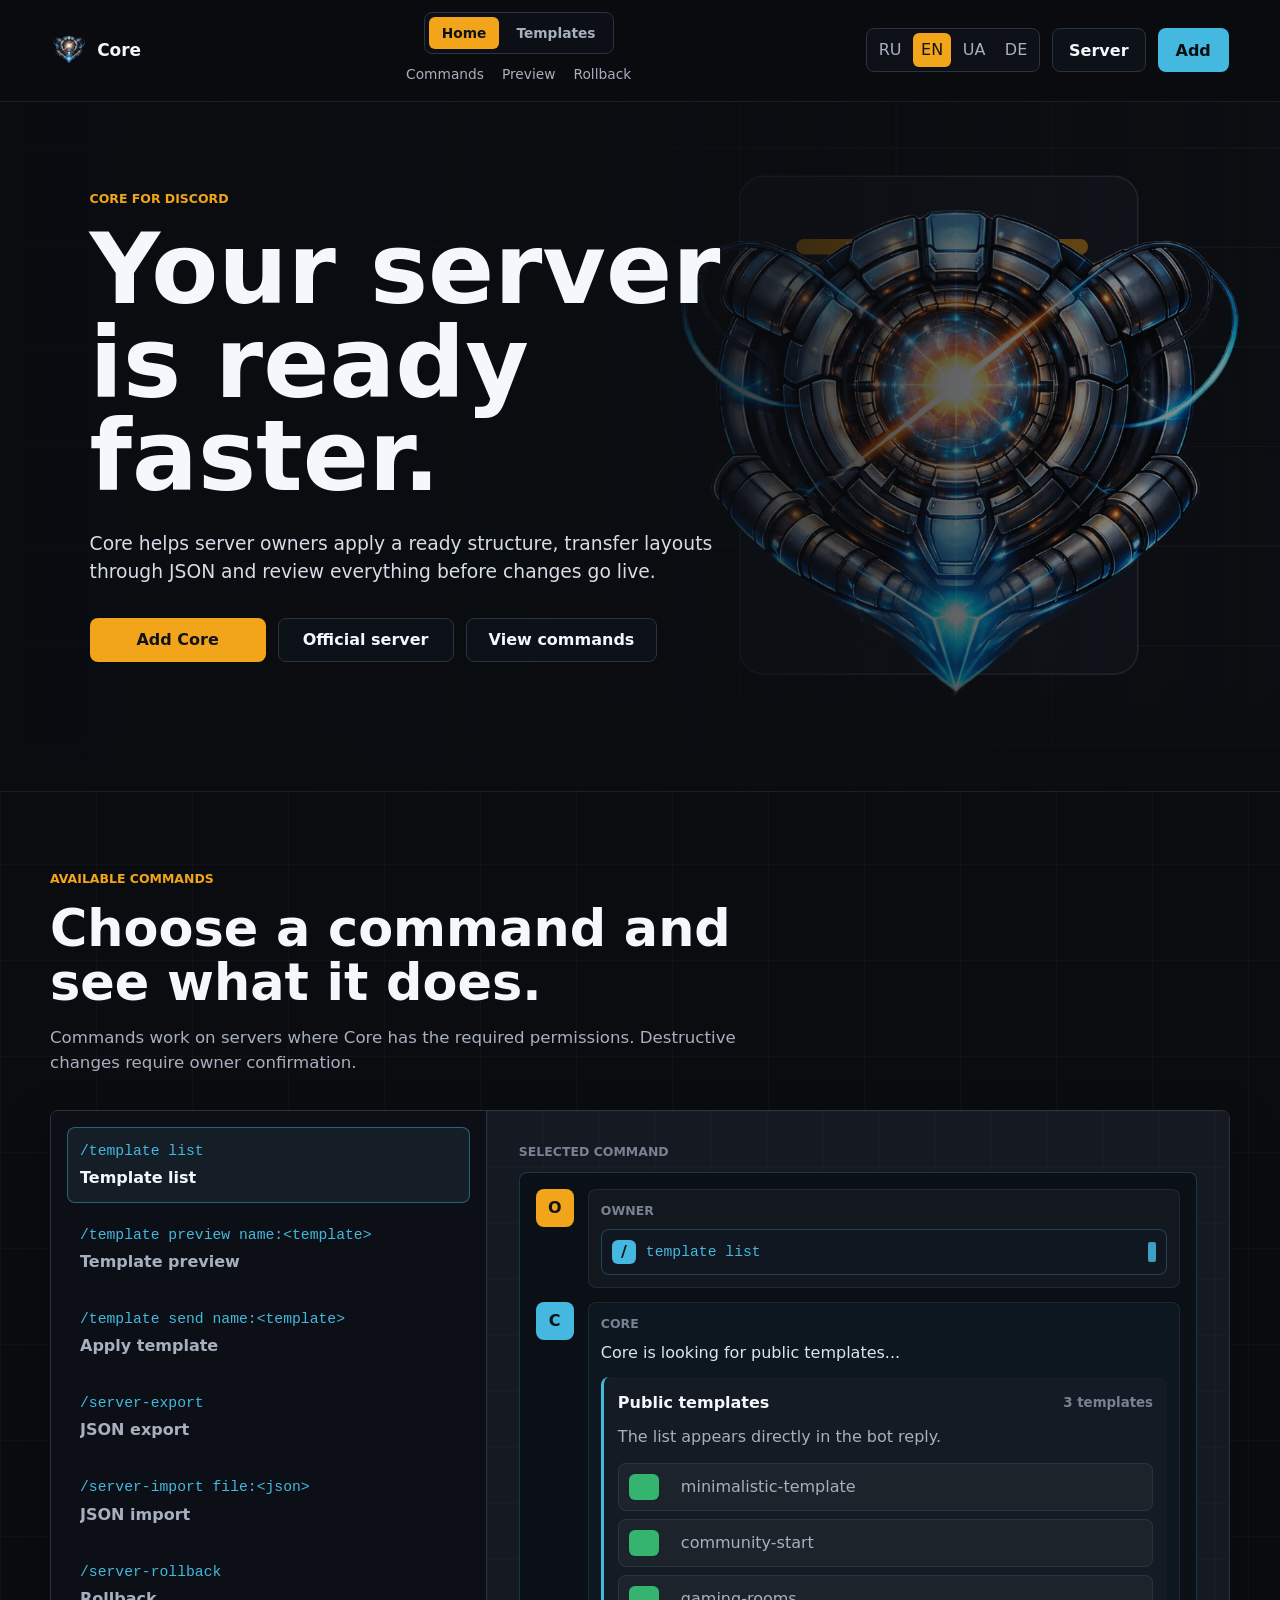
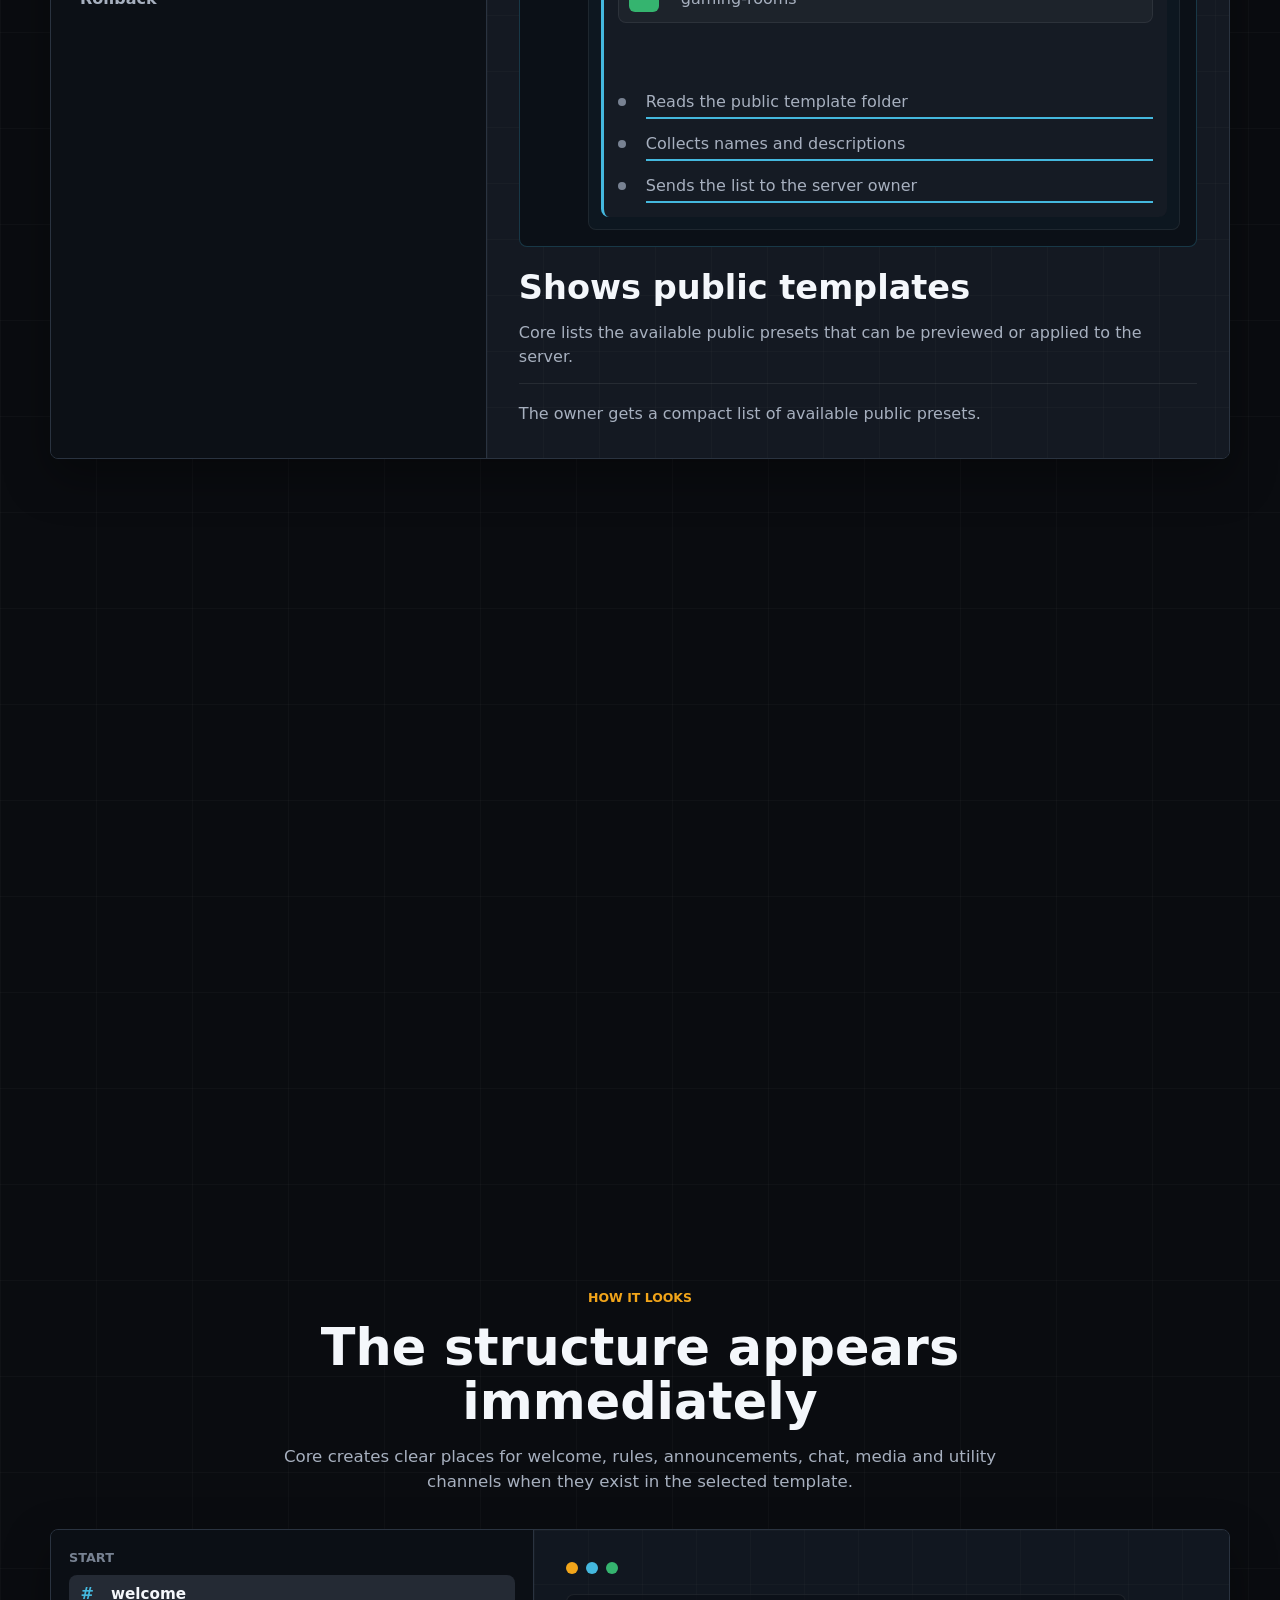
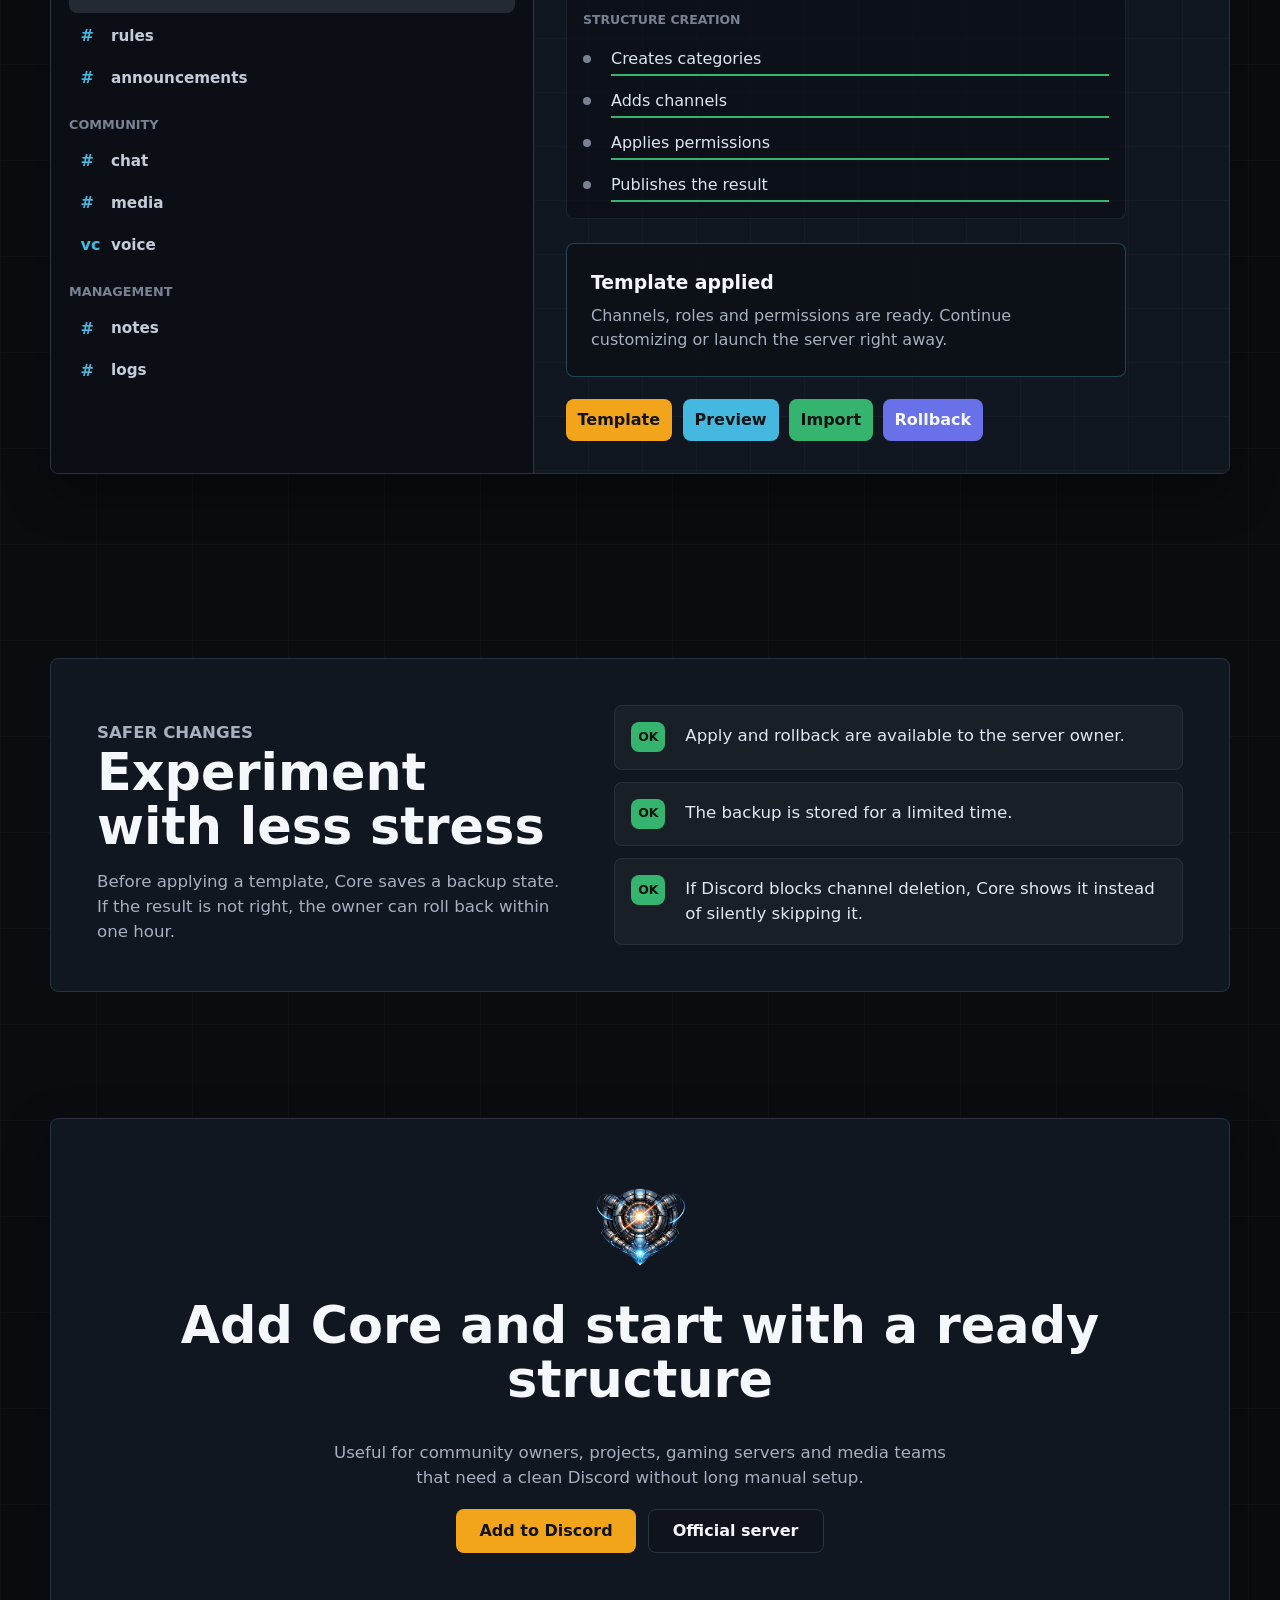
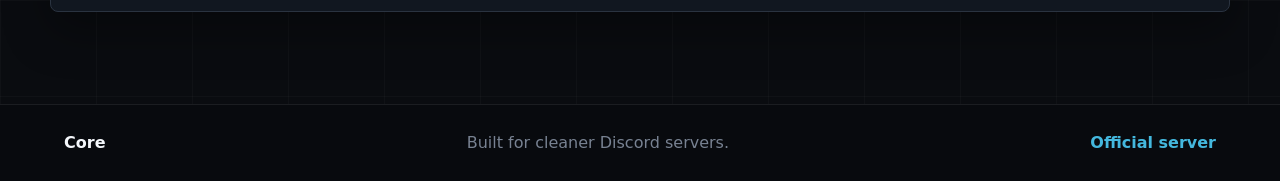
==== index.html @ 67d933bb "Publish" ====
<!doctype html>
<html lang="ru">
  <head>
    <meta charset="utf-8">
    <meta name="viewport" content="width=device-width, initial-scale=1">
    <title>Core - Discord server builder</title>
    <meta name="description" content="Core helps Discord server owners use public templates, import and export server layouts, preview changes and roll back safely.">
    <meta name="theme-color" content="#0c0e12">
    <meta property="og:title" content="Core - Discord server builder">
    <meta property="og:description" content="Public Discord templates, server layout import/export, preview and one-hour rollback.">
    <meta property="og:image" content="assets/hero-core.webp">
    <meta property="og:type" content="website">
    <link rel="icon" href="assets/favicon.png">
    <link rel="stylesheet" href="assets/styles.css">
  </head>
  <body>
    <header class="site-header">
      <a class="brand" href="#top" aria-label="Core">
        <img src="assets/core-mark.png" alt="" width="36" height="36">
        <span>Core</span>
      </a>

      <div class="header-navs">
        <nav class="site-tabs" aria-label="Site pages">
          <a class="is-active" href="#top" data-i18n="nav.home">Главная</a>
          <a href="templates/" data-i18n="nav.templates">Шаблоны</a>
        </nav>

        <nav class="main-nav" aria-label="Home page sections">
          <a href="#commands" data-i18n="nav.commands">Команды</a>
          <a href="#preview" data-i18n="nav.preview">Превью</a>
          <a href="#safety" data-i18n="nav.safety">Откат</a>
        </nav>
      </div>

      <div class="header-actions">
        <div class="language-switcher" role="group" aria-label="Language">
          <button type="button" class="language-button is-active" data-lang="ru" aria-pressed="true">RU</button>
          <button type="button" class="language-button" data-lang="en" aria-pressed="false">EN</button>
          <button type="button" class="language-button" data-lang="ua" aria-pressed="false">UA</button>
          <button type="button" class="language-button" data-lang="de" aria-pressed="false">DE</button>
        </div>
        <a class="header-server" data-i18n="nav.server" data-official-server-url href="https://discord.gg/FjfZkHEuyv">Сервер</a>
        <a class="header-invite" data-i18n="nav.add" href="https://discord.com/oauth2/authorize?client_id=1499785495264104688&permissions=8&integration_type=0&scope=bot+applications.commands">Добавить</a>
      </div>
    </header>

    <main id="top">
      <section class="hero">
        <div class="hero-content" data-reveal>
          <p class="eyebrow" data-i18n="hero.eyebrow">Core for Discord</p>
          <h1 data-i18n="hero.title">Сервер готов быстрее.</h1>
          <p class="hero-copy" data-i18n="hero.copy">Core помогает владельцу сервера быстро поставить готовую структуру, перенести оформление через JSON и проверить всё перед применением.</p>
          <div class="hero-actions">
            <a class="button primary" data-i18n="hero.add" href="https://discord.com/oauth2/authorize?client_id=1499785495264104688&permissions=8&integration_type=0&scope=bot+applications.commands">Добавить Core</a>
            <a class="button secondary" data-i18n="hero.server" data-official-server-url href="https://discord.gg/FjfZkHEuyv">Официальный сервер</a>
            <a class="button secondary" data-i18n="hero.commands" href="#commands">Посмотреть команды</a>
          </div>
        </div>
      </section>

      <section class="section commands-section" id="commands">
        <div class="section-heading" data-reveal>
          <p class="eyebrow" data-i18n="commands.eyebrow">Доступные команды</p>
          <h2 data-i18n="commands.title">Выбери команду и посмотри, что она делает.</h2>
          <p data-i18n="commands.copy">Команды работают на серверах, где Core добавлен с нужными правами. Опасные действия требуют подтверждения владельца сервера.</p>
        </div>

        <div class="command-shell" data-reveal>
          <div class="command-list" role="tablist" aria-label="Core commands">
            <button type="button" class="command-button is-active" data-command="templateList" role="tab" aria-selected="true" aria-controls="command-detail">
              <code>/template list</code>
              <span>Список шаблонов</span>
            </button>
            <button type="button" class="command-button" data-command="templatePreview" role="tab" aria-selected="false" aria-controls="command-detail">
              <code>/template preview</code>
              <span>Превью шаблона</span>
            </button>
            <button type="button" class="command-button" data-command="templateSend" role="tab" aria-selected="false" aria-controls="command-detail">
              <code>/template send</code>
              <span>Применить шаблон</span>
            </button>
            <button type="button" class="command-button" data-command="serverExport" role="tab" aria-selected="false" aria-controls="command-detail">
              <code>/server-export</code>
              <span>Экспорт JSON</span>
            </button>
            <button type="button" class="command-button" data-command="serverImport" role="tab" aria-selected="false" aria-controls="command-detail">
              <code>/server-import</code>
              <span>Импорт JSON</span>
            </button>
            <button type="button" class="command-button" data-command="serverRollback" role="tab" aria-selected="false" aria-controls="command-detail">
              <code>/server-rollback</code>
              <span>Откат</span>
            </button>
          </div>

          <div class="command-panel" id="command-detail" role="tabpanel" aria-live="polite">
            <p class="panel-kicker" data-i18n="commands.selected">Выбрана команда</p>
            <div class="live-simulation" aria-hidden="true">
              <div class="sim-row sim-user-row">
                <div class="sim-avatar" data-sim-owner-avatar>U</div>
                <div class="sim-bubble">
                  <span class="sim-name" data-sim-owner>Владелец</span>
                  <div class="slash-input">
                    <span class="slash-icon">/</span>
                    <code class="command-name typed-command" data-typed-command>template list</code>
                    <span class="typing-cursor"></span>
                  </div>
                </div>
              </div>

              <div class="sim-row sim-bot-row">
                <div class="sim-avatar sim-core">C</div>
                <div class="sim-bubble sim-bot-bubble">
                  <span class="sim-name" data-sim-bot>Core</span>
                  <div class="sim-status" data-sim-status>Core выполняет команду...</div>
                  <div class="sim-card">
                    <div class="sim-card-head">
                      <strong data-sim-card-title>Публичные шаблоны</strong>
                      <small data-sim-card-meta>templates</small>
                    </div>
                    <p data-sim-card-copy>Core показывает доступные заготовки.</p>
                    <div class="sim-artifact" data-sim-artifact></div>
                    <div class="sim-actions" data-sim-actions></div>
                    <div class="sim-progress">
                      <div class="sim-progress-line">
                        <span></span>
                        <p data-command-step="0">Читает папку публичных шаблонов</p>
                        <i></i>
                      </div>
                      <div class="sim-progress-line">
                        <span></span>
                        <p data-command-step="1">Собирает названия и описания</p>
                        <i></i>
                      </div>
                      <div class="sim-progress-line">
                        <span></span>
                        <p data-command-step="2">Отправляет список владельцу сервера</p>
                        <i></i>
                      </div>
                    </div>
                  </div>
                </div>
              </div>
            </div>
            <h3 class="command-title">Показывает публичные шаблоны</h3>
            <p class="command-description">Core выводит доступные заготовки, которые можно посмотреть или применить на сервере.</p>
            <p class="command-result">На выходе владелец видит короткий список доступных публичных заготовок.</p>
          </div>
        </div>
      </section>

      <section class="section benefit-section" id="benefits">
        <div class="section-heading" data-reveal>
          <p class="eyebrow" data-i18n="benefits.eyebrow">Что умеет Core</p>
          <h2 data-i18n="benefits.title">Быстрый старт без ручной сборки каждого канала.</h2>
        </div>

        <div class="benefit-grid">
          <article class="benefit-card" data-reveal>
            <span class="benefit-icon">01</span>
            <h3 data-i18n="benefits.build.title">Ставит шаблон</h3>
            <p data-i18n="benefits.build.copy">Выбирай публичную заготовку и применяй готовые категории, каналы, роли и права под новый сервер.</p>
          </article>
          <article class="benefit-card" data-reveal>
            <span class="benefit-icon">02</span>
            <h3 data-i18n="benefits.transfer.title">Переносит структуру</h3>
            <p data-i18n="benefits.transfer.copy">Экспортируй настройки сервера в JSON и импортируй их там, где нужно повторить оформление.</p>
          </article>
          <article class="benefit-card" data-reveal>
            <span class="benefit-icon">03</span>
            <h3 data-i18n="benefits.protect.title">Показывает заранее</h3>
            <p data-i18n="benefits.protect.copy">Перед применением владелец видит превью ролей, категорий и каналов, а затем подтверждает действие.</p>
          </article>
          <article class="benefit-card" data-reveal>
            <span class="benefit-icon">04</span>
            <h3 data-i18n="benefits.restore.title">Даёт путь назад</h3>
            <p data-i18n="benefits.restore.copy">Перед импортом Core сохраняет временный снимок, чтобы владелец мог откатить изменения в течение часа.</p>
          </article>
        </div>
      </section>

      <section class="section preview-section" id="preview">
        <div class="section-heading centered" data-reveal>
          <p class="eyebrow" data-i18n="preview.eyebrow">Как это выглядит</p>
          <h2 data-i18n="preview.title">Структура появляется сразу</h2>
          <p data-i18n="preview.copy">Core создаёт понятные места для приветствия, правил, объявлений, общения, медиа и служебных каналов, если они есть в выбранном шаблоне.</p>
        </div>

        <div class="server-demo" data-reveal>
          <div class="server-sidebar">
            <div class="demo-category" data-i18n="demo.category1">Старт</div>
            <div class="demo-row active"><span>#</span><strong data-i18n="demo.channel1">добро-пожаловать</strong></div>
            <div class="demo-row"><span>#</span><strong data-i18n="demo.channel2">правила</strong></div>
            <div class="demo-row"><span>#</span><strong data-i18n="demo.channel3">объявления</strong></div>
            <div class="demo-category" data-i18n="demo.category2">Общение</div>
            <div class="demo-row"><span>#</span><strong data-i18n="demo.channel4">чат</strong></div>
            <div class="demo-row"><span>#</span><strong data-i18n="demo.channel5">медиа</strong></div>
            <div class="demo-row"><span>vc</span><strong data-i18n="demo.channel6">голосовой</strong></div>
            <div class="demo-category" data-i18n="demo.category3">Управление</div>
            <div class="demo-row"><span>#</span><strong data-i18n="demo.channel7">заметки</strong></div>
            <div class="demo-row"><span>#</span><strong data-i18n="demo.channel8">логи</strong></div>
          </div>

          <div class="demo-content">
            <div class="demo-window-bar">
              <span></span>
              <span></span>
              <span></span>
            </div>
            <div class="build-console" aria-hidden="true">
              <div class="build-console-title" data-i18n="demo.buildTitle">Создание структуры</div>
              <div class="build-task">
                <span></span>
                <p data-i18n="demo.buildStep1">Создаёт категории</p>
                <i></i>
              </div>
              <div class="build-task">
                <span></span>
                <p data-i18n="demo.buildStep2">Добавляет каналы</p>
                <i></i>
              </div>
              <div class="build-task">
                <span></span>
                <p data-i18n="demo.buildStep3">Расставляет права</p>
                <i></i>
              </div>
              <div class="build-task">
                <span></span>
                <p data-i18n="demo.buildStep4">Публикует результат</p>
                <i></i>
              </div>
            </div>
            <div class="demo-message primary-message">
              <strong data-i18n="demo.messageTitle">Шаблон применён</strong>
              <p data-i18n="demo.messageCopy">Каналы, роли и права созданы. Сервер можно настроить дальше или сразу запускать.</p>
            </div>
            <div class="demo-pills">
              <span data-i18n="demo.pill1">Шаблон</span>
              <span data-i18n="demo.pill2">Превью</span>
              <span data-i18n="demo.pill3">Импорт</span>
              <span data-i18n="demo.pill4">Откат</span>
            </div>
          </div>
        </div>
      </section>

      <section class="section safety-section" id="safety">
        <div class="safety-panel" data-reveal>
          <div>
            <p class="eyebrow" data-i18n="safety.eyebrow">Спокойные изменения</p>
            <h2 data-i18n="safety.title">Можно пробовать смелее</h2>
            <p data-i18n="safety.copy">Перед применением шаблона Core сохраняет резервное состояние сервера. Если результат не подошёл, владелец может откатиться в течение часа.</p>
          </div>
          <div class="safety-list">
            <div>
              <span>OK</span>
              <p data-i18n="safety.item1">Применение и откат доступны владельцу сервера.</p>
            </div>
            <div>
              <span>OK</span>
              <p data-i18n="safety.item2">Резервная копия хранится ограниченное время.</p>
            </div>
            <div>
              <span>OK</span>
              <p data-i18n="safety.item3">Если Discord не даёт удалить канал, Core сообщает об этом вместо тихого пропуска.</p>
            </div>
          </div>
        </div>
      </section>

      <section class="section final-section">
        <div class="final-card" data-reveal>
          <img src="assets/core-mark.png" alt="" width="104" height="104">
          <h2 data-i18n="final.title">Добавь Core и начни с готовой структуры</h2>
          <p data-i18n="final.copy">Подходит владельцам сообществ, проектов, игровых серверов и медиа-команд, которым нужен аккуратный Discord без долгой ручной сборки.</p>
          <div class="final-actions">
            <a class="button primary" data-i18n="final.add" href="https://discord.com/oauth2/authorize?client_id=1499785495264104688&permissions=8&integration_type=0&scope=bot+applications.commands">Добавить в Discord</a>
            <a class="button secondary" data-i18n="final.server" data-official-server-url href="https://discord.gg/FjfZkHEuyv">Официальный сервер</a>
          </div>
        </div>
      </section>
    </main>

    <footer class="site-footer">
      <span>Core</span>
      <span data-i18n="footer.text">Built for cleaner Discord servers.</span>
      <a class="footer-link" data-i18n="footer.server" data-official-server-url href="https://discord.gg/FjfZkHEuyv">Official server</a>
    </footer>

    <script src="assets/site-config.js"></script>
    <script src="assets/app.js"></script>
  </body>
</html>
---- assets/styles.css ----
:root {
  color-scheme: dark;
  --bg: #0a0c10;
  --bg-2: #0f1318;
  --panel: #141922;
  --panel-2: #10141b;
  --panel-3: #0d1117;
  --line: #2a3340;
  --line-soft: rgba(255, 255, 255, 0.08);
  --text: #f4f7fb;
  --muted: #a7b0bf;
  --muted-2: #788292;
  --orange: #f2a51a;
  --cyan: #44b8de;
  --green: #35b46f;
  --shadow: 0 18px 46px rgba(0, 0, 0, 0.34);
}

* {
  box-sizing: border-box;
}

html {
  scroll-behavior: smooth;
}

body {
  margin: 0;
  background:
    linear-gradient(rgba(255, 255, 255, 0.022) 1px, transparent 1px),
    linear-gradient(90deg, rgba(255, 255, 255, 0.022) 1px, transparent 1px),
    var(--bg);
  background-size: 96px 96px;
  color: var(--text);
  font-family: Inter, ui-sans-serif, system-ui, -apple-system, BlinkMacSystemFont, "Segoe UI", sans-serif;
  font-size: 16px;
  line-height: 1.5;
  letter-spacing: 0;
  overflow-x: hidden;
}

body.is-ready .hero-content {
  animation: riseIn 520ms ease-out both;
}

body.is-language-switching main,
body.is-language-switching .site-footer {
  animation: languageFade 360ms ease both;
}

img {
  display: block;
  max-width: 100%;
}

a {
  color: inherit;
  text-decoration: none;
}

button {
  font: inherit;
}

.site-header {
  position: sticky;
  top: 0;
  z-index: 30;
  display: flex;
  align-items: center;
  justify-content: space-between;
  gap: 20px;
  min-height: 72px;
  padding: 12px clamp(18px, 4vw, 56px);
  border-bottom: 1px solid var(--line-soft);
  background: rgba(10, 12, 16, 0.9);
  backdrop-filter: blur(14px);
}

.brand,
.main-nav,
.site-tabs,
.header-actions,
.language-switcher,
.hero-actions,
.site-footer,
.demo-pills {
  display: flex;
  align-items: center;
}

.brand {
  gap: 10px;
  min-width: 120px;
  font-size: 1.06rem;
  font-weight: 900;
}

.brand img {
  width: 36px;
  height: 36px;
  object-fit: contain;
}

.header-navs {
  display: grid;
  justify-items: center;
  gap: 6px;
  min-width: 0;
  flex: 1 1 auto;
}

.site-tabs {
  gap: 4px;
  padding: 4px;
  border: 1px solid var(--line);
  border-radius: 8px;
  background: rgba(13, 17, 23, 0.82);
}

.site-tabs a {
  display: inline-flex;
  align-items: center;
  justify-content: center;
  min-height: 32px;
  padding: 0 13px;
  border-radius: 6px;
  color: var(--muted);
  font-size: 0.86rem;
  font-weight: 900;
  white-space: nowrap;
}

.site-tabs a:hover,
.site-tabs a.is-active {
  color: #101216;
  background: var(--orange);
}

.main-nav {
  gap: 18px;
  color: var(--muted);
  font-size: 0.86rem;
}

.main-nav a {
  position: relative;
  padding: 4px 0;
}

.main-nav a::after {
  content: "";
  position: absolute;
  left: 0;
  right: 0;
  bottom: 3px;
  height: 2px;
  background: var(--cyan);
  transform: scaleX(0);
  transform-origin: left;
  transition: transform 180ms ease;
}

.main-nav a:hover {
  color: var(--text);
}

.main-nav a:hover::after {
  transform: scaleX(1);
}

.header-actions {
  gap: 12px;
  flex-wrap: wrap;
  justify-content: flex-end;
}

.language-switcher {
  gap: 4px;
  padding: 4px;
  border: 1px solid var(--line);
  border-radius: 8px;
  background: #0d1117;
}

.language-button {
  min-width: 38px;
  min-height: 34px;
  border: 0;
  border-radius: 6px;
  color: var(--muted);
  background: transparent;
  cursor: pointer;
  transition: color 180ms ease, background 180ms ease, transform 180ms ease;
}

.language-button:hover {
  color: var(--text);
}

.language-button.is-active {
  color: #111317;
  background: var(--orange);
}

.language-button.is-pending {
  animation: languageButton 360ms ease both;
}

.header-invite,
.header-server,
.button {
  display: inline-flex;
  align-items: center;
  justify-content: center;
  min-height: 44px;
  border-radius: 8px;
  font-weight: 900;
  line-height: 1.1;
  white-space: nowrap;
  transition: transform 180ms ease, border-color 180ms ease, background 180ms ease;
}

.header-invite {
  padding: 0 18px;
  color: #071015;
  background: var(--cyan);
}

.header-server {
  padding: 0 16px;
  color: var(--text);
  border: 1px solid var(--line);
  background: rgba(16, 20, 27, 0.74);
}

.hero {
  position: relative;
  min-height: 690px;
  display: flex;
  align-items: center;
  overflow: hidden;
  border-bottom: 1px solid var(--line-soft);
  background-image:
    linear-gradient(90deg, rgba(10, 12, 16, 0.98) 0%, rgba(10, 12, 16, 0.86) 48%, rgba(10, 12, 16, 0.35) 100%),
    url("hero-core.webp");
  background-size: cover;
  background-position: center;
}

.hero::after {
  content: "";
  position: absolute;
  inset: auto 0 0;
  height: 120px;
  background: linear-gradient(180deg, rgba(10, 12, 16, 0), var(--bg));
  pointer-events: none;
}

.hero-content {
  position: relative;
  z-index: 1;
  width: min(710px, calc(100% - 36px));
  margin-left: clamp(18px, 7vw, 112px);
  padding: 72px 0 112px;
}

.eyebrow {
  margin: 0 0 14px;
  color: var(--orange);
  font-size: 0.78rem;
  font-weight: 900;
  letter-spacing: 0;
  text-transform: uppercase;
}

.hero h1 {
  max-width: 680px;
  margin: 0;
  font-size: 6.1rem;
  line-height: 0.96;
  letter-spacing: 0;
}

.hero-copy {
  width: min(650px, 100%);
  margin: 26px 0 0;
  color: #d5dde8;
  font-size: 1.17rem;
}

.hero-actions {
  gap: 12px;
  flex-wrap: wrap;
  margin-top: 32px;
}

.button {
  min-width: 176px;
  padding: 0 22px;
  border: 1px solid transparent;
}

.button.primary {
  color: #111317;
  background: var(--orange);
}

.button.secondary {
  color: var(--text);
  border-color: var(--line);
  background: rgba(16, 20, 27, 0.74);
}

.button:hover,
.header-invite:hover,
.header-server:hover {
  transform: translateY(-2px);
}

.button.secondary:hover {
  border-color: rgba(68, 184, 222, 0.55);
}

.header-server:hover {
  border-color: rgba(68, 184, 222, 0.55);
}

.section {
  width: min(1180px, calc(100% - 36px));
  margin: 0 auto;
  padding: 92px 0;
}

.section-heading {
  width: min(760px, 100%);
  margin-bottom: 34px;
}

.section-heading.centered {
  margin-right: auto;
  margin-left: auto;
  text-align: center;
}

.section-heading h2,
.safety-panel h2,
.final-card h2 {
  margin: 0;
  font-size: 3.18rem;
  line-height: 1.06;
  letter-spacing: 0;
}

.section-heading p:not(.eyebrow),
.safety-panel p,
.final-card p {
  margin: 16px 0 0;
  color: var(--muted);
  font-size: 1.04rem;
}

[data-reveal] {
  opacity: 0;
  transform: translateY(18px);
}

[data-reveal].is-visible {
  animation: riseIn 520ms ease-out both;
}

.commands-section {
  padding-top: 78px;
}

.command-shell {
  display: grid;
  grid-template-columns: minmax(260px, 0.74fr) minmax(360px, 1.26fr);
  gap: 0;
  overflow: hidden;
  border: 1px solid var(--line);
  border-radius: 8px;
  background: var(--panel-3);
  box-shadow: var(--shadow);
}

.command-list {
  display: grid;
  align-content: start;
  gap: 8px;
  padding: 16px;
  border-right: 1px solid var(--line);
  background: #0c1016;
}

.command-button {
  display: grid;
  gap: 4px;
  width: 100%;
  min-height: 68px;
  padding: 12px;
  border: 1px solid transparent;
  border-radius: 8px;
  color: var(--muted);
  text-align: left;
  background: transparent;
  cursor: pointer;
  transition: background 180ms ease, border-color 180ms ease, color 180ms ease, transform 180ms ease;
}

.command-button:hover {
  color: var(--text);
  background: #121820;
}

.command-button.is-active {
  color: var(--text);
  border-color: rgba(68, 184, 222, 0.45);
  background: #151d27;
}

.command-button code,
.command-name {
  color: var(--cyan);
  font-family: "SFMono-Regular", Consolas, "Liberation Mono", monospace;
  font-size: 0.92rem;
}

.command-button span {
  min-width: 0;
  overflow: hidden;
  text-overflow: ellipsis;
  white-space: nowrap;
  font-weight: 800;
}

.command-panel {
  min-height: 456px;
  padding: 32px;
  background:
    linear-gradient(rgba(255, 255, 255, 0.02) 1px, transparent 1px),
    linear-gradient(90deg, rgba(255, 255, 255, 0.02) 1px, transparent 1px),
    var(--panel);
  background-size: 56px 56px;
}

.command-panel.is-swapping {
  animation: commandSwap 320ms ease both;
}

.live-simulation {
  display: grid;
  gap: 14px;
  padding: 16px;
  border: 1px solid rgba(68, 184, 222, 0.24);
  border-radius: 8px;
  background: #0b1017;
}

.sim-row {
  display: grid;
  grid-template-columns: 40px minmax(0, 1fr);
  gap: 12px;
  align-items: start;
}

.sim-avatar {
  display: inline-flex;
  align-items: center;
  justify-content: center;
  width: 38px;
  height: 38px;
  border-radius: 8px;
  color: #111317;
  background: var(--orange);
  font-weight: 900;
}

.sim-core {
  color: #071015;
  background: var(--cyan);
}

.sim-bubble {
  min-width: 0;
  padding: 12px;
  border: 1px solid rgba(255, 255, 255, 0.07);
  border-radius: 8px;
  background: rgba(255, 255, 255, 0.035);
}

.sim-name {
  display: block;
  margin-bottom: 8px;
  color: var(--muted-2);
  font-size: 0.78rem;
  font-weight: 900;
  text-transform: uppercase;
}

.slash-input {
  display: grid;
  grid-template-columns: auto minmax(0, 1fr) auto;
  gap: 10px;
  align-items: center;
  min-height: 42px;
  padding: 10px;
  border: 1px solid rgba(68, 184, 222, 0.28);
  border-radius: 8px;
  background: #111720;
}

.slash-icon {
  display: inline-flex;
  align-items: center;
  justify-content: center;
  width: 24px;
  height: 24px;
  border-radius: 6px;
  color: #111317;
  background: var(--cyan);
  font-weight: 900;
}

.sim-bot-row {
  opacity: 0;
  transform: translateY(10px);
}

.command-shell.is-running .sim-bot-row {
  animation: simBotIn 340ms ease forwards;
}

.sim-bot-bubble {
  background: rgba(68, 184, 222, 0.045);
}

.sim-status {
  margin-bottom: 12px;
  color: #dce5ef;
}

.sim-card {
  opacity: 0;
  transform: translateY(8px);
  padding: 14px;
  border-left: 3px solid var(--cyan);
  border-radius: 8px;
  background: #151b24;
}

.command-shell.is-running .sim-card {
  animation: simCardIn 360ms ease forwards;
  animation-delay: 170ms;
}

.sim-card-head {
  display: flex;
  gap: 10px;
  align-items: center;
  justify-content: space-between;
}

.sim-card-head strong {
  min-width: 0;
  overflow: hidden;
  text-overflow: ellipsis;
  white-space: nowrap;
}

.sim-card-head small {
  flex: 0 0 auto;
  color: var(--muted-2);
  font-weight: 800;
}

.sim-card p {
  margin: 10px 0 0;
  color: var(--muted);
}

.sim-artifact {
  margin-top: 14px;
}

.sim-file,
.sim-tree-row,
.sim-snapshot p,
.sim-created-list div {
  display: grid;
  grid-template-columns: 42px 1fr;
  gap: 10px;
  align-items: center;
  min-height: 42px;
  padding: 10px;
  border: 1px solid rgba(255, 255, 255, 0.07);
  border-radius: 8px;
  background: rgba(255, 255, 255, 0.035);
}

.sim-file span,
.sim-tree-row span,
.sim-created-list span {
  display: inline-flex;
  align-items: center;
  justify-content: center;
  width: 30px;
  height: 26px;
  border-radius: 6px;
  color: #111317;
  background: var(--green);
  font-size: 0.76rem;
  font-weight: 900;
}

.sim-file strong,
.sim-file small {
  display: block;
}

.sim-file small {
  color: var(--muted-2);
}

.sim-tree,
.sim-created-list,
.sim-snapshot {
  display: grid;
  gap: 8px;
}

.sim-tree-row p,
.sim-created-list p,
.sim-snapshot p {
  margin: 0;
}

.sim-actions {
  display: flex;
  flex-wrap: wrap;
  gap: 8px;
  margin-top: 14px;
}

.sim-actions.is-empty {
  display: none;
}

.sim-actions span {
  display: inline-flex;
  align-items: center;
  justify-content: center;
  min-height: 34px;
  padding: 0 12px;
  border-radius: 8px;
  color: #111317;
  background: var(--orange);
  font-weight: 900;
}

.sim-actions span + span {
  color: var(--text);
  background: #242b35;
}

.sim-progress {
  display: grid;
  gap: 8px;
  margin-top: 14px;
}

.sim-progress-line {
  position: relative;
  display: grid;
  grid-template-columns: 18px 1fr;
  gap: 10px;
  align-items: center;
  min-height: 34px;
  overflow: hidden;
  color: #dce5ef;
}

.sim-progress-line span {
  width: 8px;
  height: 8px;
  border-radius: 999px;
  background: var(--muted-2);
}

.sim-progress-line p {
  margin: 0;
}

.sim-progress-line i {
  position: absolute;
  left: 28px;
  bottom: 0;
  width: 0;
  height: 2px;
  background: var(--cyan);
}

.command-shell.is-running .sim-progress-line {
  animation: simProgressLine 520ms ease both;
}

.command-shell.is-running .sim-progress-line i {
  animation: workProgress 720ms ease both;
}

.command-shell.is-running .sim-progress-line:nth-child(1),
.command-shell.is-running .sim-progress-line:nth-child(1) i {
  animation-delay: 520ms;
}

.command-shell.is-running .sim-progress-line:nth-child(2),
.command-shell.is-running .sim-progress-line:nth-child(2) i {
  animation-delay: 780ms;
}

.command-shell.is-running .sim-progress-line:nth-child(3),
.command-shell.is-running .sim-progress-line:nth-child(3) i {
  animation-delay: 1040ms;
}

.command-shell.is-running .sim-artifact > *,
.command-shell.is-running .sim-actions span {
  animation: simArtifactIn 360ms ease both;
  animation-delay: 1320ms;
}

.command-shell.is-running .sim-created-list div,
.command-shell.is-running .sim-tree-row,
.command-shell.is-running .sim-snapshot p {
  animation: simArtifactIn 360ms ease both;
  animation-delay: 1320ms;
}

.command-shell.is-running .sim-created-list div:nth-child(2),
.command-shell.is-running .sim-tree-row:nth-child(2),
.command-shell.is-running .sim-actions span:nth-child(2) {
  animation-delay: 1420ms;
}

.command-shell.is-running .sim-created-list div:nth-child(3),
.command-shell.is-running .sim-tree-row:nth-child(3) {
  animation-delay: 1520ms;
}

.panel-kicker {
  margin: 0 0 10px;
  color: var(--muted-2);
  font-size: 0.78rem;
  font-weight: 900;
  text-transform: uppercase;
}

.command-terminal {
  overflow: hidden;
  border: 1px solid rgba(68, 184, 222, 0.28);
  border-radius: 8px;
  background: #0b1017;
}

.terminal-bar {
  display: flex;
  gap: 7px;
  padding: 10px 12px;
  border-bottom: 1px solid rgba(255, 255, 255, 0.06);
  background: rgba(255, 255, 255, 0.025);
}

.terminal-bar span {
  width: 9px;
  height: 9px;
  border-radius: 999px;
  background: var(--line);
}

.terminal-bar span:first-child {
  background: var(--orange);
}

.terminal-bar span:nth-child(2) {
  background: var(--cyan);
}

.terminal-bar span:nth-child(3) {
  background: var(--green);
}

.terminal-input {
  display: grid;
  grid-template-columns: auto minmax(0, 1fr) auto;
  gap: 10px;
  align-items: center;
  min-height: 54px;
  padding: 12px;
}

.terminal-label {
  color: var(--muted-2);
  font-size: 0.78rem;
  font-weight: 900;
  text-transform: uppercase;
}

.typed-command {
  min-width: 1ch;
  overflow-wrap: anywhere;
  white-space: pre-wrap;
}

.typing-cursor {
  width: 8px;
  height: 20px;
  border-radius: 2px;
  background: var(--cyan);
  opacity: 0.85;
}

.command-shell.is-typing .typing-cursor {
  animation: cursorBlink 680ms steps(2, end) infinite;
}

.command-title {
  margin: 22px 0 0;
  font-size: 2.1rem;
  line-height: 1.12;
  letter-spacing: 0;
}

.command-description,
.command-result {
  max-width: 720px;
  margin: 14px 0 0;
  color: var(--muted);
}

.work-animation {
  display: grid;
  gap: 10px;
  margin-top: 26px;
}

.work-line {
  position: relative;
  display: grid;
  grid-template-columns: 18px 1fr;
  gap: 10px;
  align-items: center;
  min-height: 42px;
  padding: 12px;
  overflow: hidden;
  border: 1px solid rgba(255, 255, 255, 0.07);
  border-radius: 8px;
  color: #dce5ef;
  background: rgba(255, 255, 255, 0.03);
}

.work-line i {
  position: absolute;
  left: 0;
  bottom: 0;
  width: 0;
  height: 2px;
  background: var(--cyan);
}

.work-dot {
  width: 8px;
  height: 8px;
  border-radius: 999px;
  background: var(--muted-2);
}

.command-shell.is-running .work-line {
  animation: workStep 900ms ease both;
}

.command-shell.is-running .work-line i {
  animation: workProgress 900ms ease both;
}

.command-shell.is-running .work-line:nth-child(2),
.command-shell.is-running .work-line:nth-child(2) i {
  animation-delay: 90ms;
}

.command-shell.is-running .work-line:nth-child(3),
.command-shell.is-running .work-line:nth-child(3) i {
  animation-delay: 180ms;
}

.command-result {
  padding-top: 18px;
  border-top: 1px solid var(--line-soft);
}

.benefit-grid {
  display: grid;
  grid-template-columns: repeat(4, minmax(0, 1fr));
  gap: 14px;
}

.benefit-card {
  min-height: 245px;
  padding: 22px;
  border: 1px solid var(--line);
  border-radius: 8px;
  background: var(--panel);
  box-shadow: var(--shadow);
  transition: transform 180ms ease, border-color 180ms ease, background 180ms ease;
}

.benefit-card:hover {
  transform: translateY(-4px);
  border-color: rgba(68, 184, 222, 0.38);
  background: #171e28;
}

.benefit-icon {
  display: inline-flex;
  align-items: center;
  justify-content: center;
  width: 44px;
  height: 44px;
  margin-bottom: 28px;
  border-radius: 8px;
  color: #091015;
  background: var(--cyan);
  font-weight: 900;
}

.benefit-card:nth-child(2) .benefit-icon {
  background: var(--orange);
}

.benefit-card:nth-child(3) .benefit-icon {
  background: var(--green);
}

.benefit-card:nth-child(4) .benefit-icon {
  color: var(--text);
  background: #6871e8;
}

.benefit-card h3 {
  margin: 0 0 10px;
  font-size: 1.22rem;
}

.benefit-card p {
  margin: 0;
  color: var(--muted);
}

.templates-section {
  padding-top: 74px;
}

.templates-page-hero {
  display: flex;
  align-items: flex-end;
  justify-content: space-between;
  gap: 24px;
  padding-top: 88px;
  padding-bottom: 36px;
}

.templates-page-hero h1 {
  margin: 0;
  font-size: 4.1rem;
  line-height: 1.02;
  letter-spacing: 0;
}

.template-gallery-toolbar {
  display: flex;
  align-items: center;
  justify-content: space-between;
  gap: 16px;
  margin-bottom: 18px;
  padding: 16px 0;
  border-top: 1px solid var(--line);
  border-bottom: 1px solid var(--line);
}

.template-gallery-toolbar span {
  display: block;
  color: var(--muted-2);
  font-size: 0.78rem;
  font-weight: 900;
  letter-spacing: 0;
  text-transform: uppercase;
}

.template-gallery-toolbar strong {
  display: block;
  margin-top: 2px;
  font-size: 1.02rem;
}

.gallery-refresh {
  min-height: 42px;
  padding: 0 18px;
  border: 1px solid var(--line);
  border-radius: 8px;
  color: var(--text);
  background: #111720;
  cursor: pointer;
  transition: transform 180ms ease, border-color 180ms ease, background 180ms ease;
}

.gallery-refresh:hover {
  transform: translateY(-2px);
  border-color: rgba(242, 165, 26, 0.48);
  background: #161d27;
}

.gallery-refresh:disabled {
  cursor: progress;
  opacity: 0.62;
  transform: none;
}

body.is-template-modal-open {
  overflow: hidden;
}

.template-gallery {
  display: grid;
  grid-template-columns: 1fr;
  gap: 10px;
}

.template-browser {
  display: grid;
  grid-template-columns: minmax(0, 1fr);
  gap: 16px;
  align-items: start;
}

.template-browser .template-gallery {
  grid-template-columns: 1fr;
}

.template-preview-panel {
  display: none;
  position: fixed;
  inset: 0;
  z-index: 80;
  align-items: center;
  justify-content: center;
  width: 100vw;
  height: 100vh;
  height: 100dvh;
  padding: 22px;
  overflow: auto;
}

.template-preview-panel.is-open {
  display: flex;
}

.template-preview-backdrop {
  position: absolute;
  inset: 0;
  background: rgba(3, 5, 9, 0.78);
  backdrop-filter: blur(14px);
}

.template-preview-dialog {
  position: relative;
  display: grid;
  grid-template-rows: minmax(0, 1fr);
  width: min(1240px, calc(100vw - 32px));
  height: min(880px, calc(100vh - 44px));
  height: min(880px, calc(100dvh - 44px));
  max-height: calc(100vh - 44px);
  max-height: calc(100dvh - 44px);
  overflow: hidden;
  border: 1px solid color-mix(in srgb, var(--orange) 28%, var(--line));
  border-radius: 8px;
  background: var(--panel-2);
  box-shadow: 0 30px 90px rgba(0, 0, 0, 0.58);
  animation: templateModalIn 220ms ease both;
}

.template-modal-body {
  display: grid;
  grid-template-rows: auto minmax(0, 1fr);
  height: 100%;
  min-height: 0;
  overflow: hidden;
}

.template-modal-tabs {
  display: flex;
  align-items: center;
  gap: 4px;
  padding: 10px 14px;
  border-bottom: 1px solid var(--line);
  background: #0d1117;
}

.template-modal-tab {
  display: inline-flex;
  align-items: center;
  justify-content: center;
  min-height: 32px;
  padding: 0 14px;
  border: 1px solid transparent;
  border-radius: 6px;
  color: var(--muted);
  background: transparent;
  font: inherit;
  font-size: 0.86rem;
  font-weight: 900;
  cursor: pointer;
  transition: background 180ms ease, color 180ms ease, border-color 180ms ease;
}

.template-modal-tab:hover {
  color: var(--text);
  background: rgba(255,255,255,0.06);
}

.template-modal-tab.is-active {
  color: var(--text);
  border-color: var(--line);
  background: var(--panel);
}

.template-modal-summary-wrap {
  display: grid;
  grid-template-rows: auto minmax(0, 1fr);
  min-height: 0;
  overflow: hidden;
}

/* Preview-only tab: hide summary, preview fills everything */
.template-modal-body.is-tab-preview .template-modal-summary {
  display: none;
}

.template-modal-body.is-tab-preview .template-modal-summary-wrap {
  grid-template-rows: minmax(0, 1fr);
}

[data-template-preview] {
  min-height: 0;
  overflow: hidden;
}

.template-preview-close {
  position: static;
  margin-left: auto;
  display: inline-flex;
  align-items: center;
  justify-content: center;
  width: 36px;
  height: 36px;
  border: 1px solid rgba(255, 255, 255, 0.12);
  border-radius: 8px;
  color: var(--text);
  background: #151b24;
  font: inherit;
  font-size: 1.4rem;
  line-height: 1;
  cursor: pointer;
}

.template-modal-summary {
  display: grid;
  grid-template-columns: minmax(0, 1fr) minmax(200px, 0.6fr) auto;
  grid-template-rows: auto auto;
  grid-template-areas:
    "title command actions"
    "meta  meta    meta";
  gap: 12px 14px;
  align-items: center;
  padding: 18px;
  border-bottom: 1px solid var(--line);
  background:
    linear-gradient(90deg, color-mix(in srgb, var(--template-accent, var(--orange)) 18%, transparent), transparent 42%),
    #111720;
}

.template-modal-title { grid-area: title; }
.template-modal-meta  { grid-area: meta; }
.template-modal-command { grid-area: command; }
.template-modal-actions { grid-area: actions; }

.template-modal-title {
  display: grid;
  grid-template-columns: 52px minmax(0, 1fr);
  gap: 12px;
  align-items: center;
  min-width: 0;
}

.template-modal-title small,
.template-modal-command small,
.template-modal-meta small {
  color: var(--muted-2);
  font-size: 0.73rem;
  font-weight: 900;
  text-transform: uppercase;
}

.template-modal-title h2 {
  margin: 2px 0 4px;
  font-size: 1.28rem;
}

.template-modal-title p {
  display: -webkit-box;
  margin: 0;
  overflow: hidden;
  color: var(--muted);
  -webkit-box-orient: vertical;
  -webkit-line-clamp: 2;
}

.template-modal-meta {
  display: grid;
  grid-template-columns: repeat(5, minmax(0, 1fr));
  gap: 6px;
}

.template-modal-meta span {
  display: grid;
  gap: 3px;
  min-width: 0;
  padding: 8px;
  border: 1px solid var(--line-soft);
  border-radius: 8px;
  background: rgba(255, 255, 255, 0.03);
}

.template-modal-meta b {
  overflow: hidden;
  text-overflow: ellipsis;
  white-space: nowrap;
}

.template-modal-command {
  display: grid;
  gap: 6px;
  min-width: 0;
}

.template-modal-command-row {
  display: grid;
  grid-template-columns: minmax(0, 1fr) auto;
  gap: 6px;
  align-items: stretch;
}

.template-modal-command code {
  overflow-x: auto;
  padding: 9px 10px;
  border: 1px solid var(--line-soft);
  border-radius: 8px;
  color: #dcefff;
  background: #0b0f15;
  white-space: pre;
  word-break: break-all;
  font-size: 0.88rem;
}

.template-copy-btn {
  display: inline-flex;
  align-items: center;
  justify-content: center;
  gap: 6px;
  min-width: 42px;
  padding: 0 12px;
  border: 1px solid var(--line-soft);
  border-radius: 8px;
  color: var(--muted);
  background: #0b0f15;
  font: inherit;
  font-size: 0.82rem;
  font-weight: 900;
  white-space: nowrap;
  cursor: pointer;
  transition: color 180ms ease, border-color 180ms ease, background 180ms ease;
}

.template-copy-btn:hover {
  color: var(--text);
  border-color: rgba(68, 184, 222, 0.45);
  background: #0f1520;
}

.template-copy-btn.is-copied {
  color: var(--green);
  border-color: rgba(53, 180, 111, 0.45);
}

.template-modal-actions {
  display: grid;
  gap: 7px;
  min-width: 150px;
}

.template-modal-actions a {
  display: inline-flex;
  align-items: center;
  justify-content: center;
  min-height: 38px;
  padding: 0 12px;
  border-radius: 8px;
  color: #071015;
  background: var(--green);
  font-weight: 900;
}

.template-modal-actions a:last-child {
  color: var(--text);
  background: #202936;
}

.template-modal-preview {
  display: grid;
  grid-template-rows: minmax(0, 1fr);
  min-height: 0;
  overflow: hidden;
}

.template-preview-heading {
  display: flex;
  align-items: center;
  justify-content: space-between;
  gap: 12px;
  padding: 14px 16px;
  border-bottom: 1px solid var(--line);
  color: var(--muted);
}

.template-preview-heading span {
  font-weight: 900;
}

.template-preview-heading strong {
  color: var(--text);
  font-size: 0.86rem;
}

.template-list-item {
  border: 1px solid var(--line);
  border-radius: 8px;
  background: var(--panel);
  box-shadow: var(--shadow);
  transition: border-color 180ms ease, background 180ms ease, transform 180ms ease;
}

.template-list-item:hover,
.template-list-item.is-active {
  border-color: color-mix(in srgb, var(--template-accent, var(--orange)) 56%, transparent);
  background: #171e28;
}

.template-list-item:hover {
  transform: translateY(-2px);
}

.template-list-button {
  display: grid;
  grid-template-columns: 52px minmax(0, 1fr) minmax(150px, 0.2fr);
  gap: 14px;
  align-items: center;
  width: 100%;
  min-height: 92px;
  padding: 16px;
  border: 0;
  color: inherit;
  background: transparent;
  text-align: left;
  cursor: pointer;
}

.template-list-mark {
  display: inline-flex;
  align-items: center;
  justify-content: center;
  width: 52px;
  height: 52px;
  border-radius: 8px;
  color: #080a0e;
  background: var(--template-accent, var(--orange));
  font-weight: 950;
}

.template-list-copy {
  display: grid;
  gap: 4px;
  min-width: 0;
}

.template-list-copy small {
  overflow: hidden;
  color: var(--muted-2);
  font-size: 0.78rem;
  text-overflow: ellipsis;
  white-space: nowrap;
}

.template-list-copy strong {
  overflow: hidden;
  font-size: 1.05rem;
  text-overflow: ellipsis;
  white-space: nowrap;
}

.template-list-copy p {
  display: -webkit-box;
  margin: 0;
  overflow: hidden;
  color: var(--muted);
  -webkit-box-orient: vertical;
  -webkit-line-clamp: 2;
}

.template-list-meta {
  display: grid;
  justify-items: end;
  gap: 4px;
  color: var(--muted);
}

.template-list-meta small {
  color: var(--muted-2);
  font-size: 0.73rem;
  font-weight: 900;
  text-transform: uppercase;
}

.template-list-meta b {
  color: var(--text);
  font-size: 0.9rem;
}

.template-card {
  overflow: hidden;
  border: 1px solid var(--line);
  border-radius: 8px;
  background: var(--panel);
  box-shadow: var(--shadow);
  transition: transform 180ms ease, border-color 180ms ease, background 180ms ease;
}

.template-card:hover {
  transform: translateY(-4px);
  border-color: color-mix(in srgb, var(--template-accent, var(--orange)) 52%, transparent);
  background: #171e28;
}

.template-card.is-active {
  border-color: color-mix(in srgb, var(--template-accent, var(--orange)) 68%, transparent);
}

.template-card-select {
  display: block;
  width: 100%;
  padding: 0;
  border: 0;
  color: inherit;
  background: transparent;
  text-align: left;
  cursor: pointer;
}

.template-card-heading {
  display: grid;
  grid-template-columns: 54px minmax(0, 1fr);
  gap: 12px;
  align-items: center;
  padding: 18px 18px 12px;
}

.template-card-mark {
  display: inline-flex;
  align-items: center;
  justify-content: center;
  width: 54px;
  height: 54px;
  border-radius: 8px;
  color: #080a0e;
  background: var(--template-accent, var(--orange));
  font-weight: 950;
}

.template-card-heading small {
  display: block;
  overflow: hidden;
  color: var(--muted-2);
  font-size: 0.82rem;
  text-overflow: ellipsis;
  white-space: nowrap;
}

.template-card-heading h3 {
  margin-top: 3px;
}

.template-card-art {
  position: relative;
  display: grid;
  min-height: 166px;
  padding: 22px;
  background:
    linear-gradient(135deg, color-mix(in srgb, var(--template-accent, var(--orange)) 28%, transparent), transparent 48%),
    linear-gradient(180deg, #151b24, #10141b);
  isolation: isolate;
}

.template-card-art::before {
  content: "";
  position: absolute;
  inset: 18px;
  border: 1px solid rgba(255, 255, 255, 0.12);
  border-radius: 8px;
}

.template-card-art strong {
  align-self: end;
  width: 64px;
  height: 64px;
  display: inline-flex;
  align-items: center;
  justify-content: center;
  border-radius: 8px;
  color: #080a0e;
  background: var(--template-accent, var(--orange));
  font-size: 1.25rem;
  font-weight: 950;
}

.template-card-art span,
.template-card-art i {
  position: absolute;
  right: 30px;
  height: 8px;
  border-radius: 999px;
  background: rgba(255, 255, 255, 0.16);
}

.template-card-art span {
  top: 36px;
  width: 42%;
}

.template-card-art i:nth-of-type(1) {
  top: 62px;
  width: 58%;
}

.template-card-art i:nth-of-type(2) {
  top: 88px;
  width: 34%;
}

.template-card-art i:nth-of-type(3) {
  top: 114px;
  width: 48%;
}

.template-card-body {
  display: grid;
  gap: 14px;
  padding: 16px 18px 18px;
}

.template-card-topline {
  display: flex;
  align-items: center;
  justify-content: space-between;
  gap: 12px;
  min-height: 22px;
  color: var(--muted-2);
  font-size: 0.82rem;
}

.template-card-topline span,
.template-card-topline small {
  overflow: hidden;
  text-overflow: ellipsis;
  white-space: nowrap;
}

.template-card h3 {
  margin: 0;
  font-size: 1.36rem;
  line-height: 1.18;
  overflow-wrap: anywhere;
}

.template-card p {
  min-height: 0;
  margin: 0;
  color: var(--muted);
  overflow-wrap: anywhere;
}

.mini-discord {
  display: grid;
  gap: 9px;
  margin: 0 18px 14px;
  padding: 14px;
  border: 1px solid var(--line-soft);
  border-radius: 8px;
  background: #0b0f15;
}

.mini-discord-category {
  display: grid;
  gap: 5px;
}

.mini-discord-category > span {
  overflow: hidden;
  color: var(--muted-2);
  font-size: 0.72rem;
  font-weight: 900;
  text-overflow: ellipsis;
  text-transform: uppercase;
  white-space: nowrap;
}

.mini-discord-category p,
.mini-discord-channel {
  display: grid;
  grid-template-columns: 22px minmax(0, 1fr);
  gap: 6px;
  align-items: center;
  min-height: 25px;
  margin: 0;
  border: 0;
  color: var(--muted);
  background: transparent;
  font: inherit;
  font-size: 0.9rem;
  text-align: left;
}

.mini-discord-channel {
  width: 100%;
  cursor: pointer;
}

.mini-discord-category i,
.mini-discord-channel i {
  color: var(--muted-2);
  font-style: normal;
  text-align: center;
}

.mini-discord-category strong,
.mini-discord-channel strong {
  overflow: hidden;
  font-weight: 750;
  text-overflow: ellipsis;
  white-space: nowrap;
}

.mini-discord-empty {
  margin: 0 18px 14px;
  padding: 18px;
  border: 1px dashed var(--line);
  border-radius: 8px;
  color: var(--muted);
  background: #0b0f15;
}

.template-stats {
  display: grid;
  grid-template-columns: repeat(2, minmax(0, 1fr));
  gap: 8px;
}

.template-stats span {
  min-height: 58px;
  padding: 10px;
  border: 1px solid var(--line-soft);
  border-radius: 8px;
  color: var(--muted);
  background: rgba(255, 255, 255, 0.03);
  font-size: 0.83rem;
}

.template-stats strong {
  display: block;
  color: var(--text);
  font-size: 1.12rem;
}

.template-command {
  display: grid;
  gap: 6px;
  min-width: 0;
}

.template-command span {
  color: var(--muted-2);
  font-size: 0.78rem;
  font-weight: 900;
  text-transform: uppercase;
}

.template-command code {
  display: block;
  overflow: hidden;
  padding: 10px 12px;
  border: 1px solid var(--line-soft);
  border-radius: 8px;
  color: #dcefff;
  background: #0b0f15;
  text-overflow: ellipsis;
  white-space: nowrap;
}

.template-card-actions {
  display: grid;
  grid-template-columns: repeat(auto-fit, minmax(132px, 1fr));
  gap: 8px;
}

.template-card-actions a,
.template-card-actions button {
  display: inline-flex;
  align-items: center;
  justify-content: center;
  min-height: 42px;
  padding: 0 12px;
  border: 0;
  border-radius: 8px;
  color: #090b0f;
  background: var(--template-accent, var(--orange));
  font: inherit;
  font-weight: 900;
  text-align: center;
  cursor: pointer;
}

.template-card-actions a:last-child {
  color: var(--text);
  background: #202936;
}

.template-card-actions button {
  color: var(--text);
  background: #17202b;
}

.discord-preview-window {
  display: grid;
  grid-template-columns: 86px minmax(0, 1fr);
  min-height: 620px;
  background: #11141b;
}

.template-modal-preview .discord-preview-window {
  height: 100%;
  min-height: 0;
}

.template-modal-preview .discord-preview-main {
  min-height: 0;
}

.discord-preview-sidebar {
  display: grid;
  align-content: start;
  gap: 10px;
  padding: 16px 10px;
  background: #080a0e;
  text-align: center;
}

.discord-preview-guild {
  display: inline-flex;
  align-items: center;
  justify-content: center;
  width: 48px;
  height: 48px;
  margin: 0 auto;
  border-radius: 14px;
  color: #080a0e;
  background: var(--orange);
  font-weight: 950;
}

.discord-preview-sidebar strong,
.discord-preview-sidebar span {
  overflow-wrap: anywhere;
}

.discord-preview-sidebar strong {
  font-size: 0.82rem;
}

.discord-preview-sidebar span {
  color: var(--muted-2);
  font-size: 0.72rem;
}

.discord-preview-main {
  display: grid;
  grid-template-rows: auto minmax(0, 1fr);
  min-width: 0;
  min-height: 0;
}

.discord-preview-topbar {
  display: flex;
  align-items: center;
  justify-content: space-between;
  gap: 12px;
  min-height: 54px;
  padding: 0 16px;
  border-bottom: 1px solid rgba(255, 255, 255, 0.08);
  background: #111720;
}

.discord-preview-topbar div {
  display: flex;
  align-items: center;
  min-width: 0;
  gap: 8px;
}

.discord-preview-topbar strong,
.discord-preview-topbar small {
  overflow: hidden;
  text-overflow: ellipsis;
  white-space: nowrap;
}

.discord-preview-topbar span,
.discord-preview-topbar small {
  color: var(--muted-2);
}

.discord-preview-content {
  display: grid;
  grid-template-columns: minmax(0, 1fr) 220px 190px;
  min-height: 566px;
}

.template-modal-preview .discord-preview-content {
  min-height: 0;
}

.discord-preview-channel-list {
  overflow: auto;
  padding: 14px 0;
}

.discord-preview-channel-list .mini-discord {
  margin: 0;
  border: 0;
  border-radius: 0;
  background: transparent;
}

.discord-preview-channel-list .mini-discord-category {
  padding: 4px 14px 10px;
}

.discord-preview-channel-list .mini-discord-category p,
.discord-preview-channel-list .mini-discord-channel {
  min-height: 32px;
  padding: 0 8px;
  border-radius: 6px;
}

.discord-preview-channel-list .mini-discord-category p:hover,
.discord-preview-channel-list .mini-discord-channel:hover,
.discord-preview-channel-list .mini-discord-channel.is-active {
  background: rgba(255, 255, 255, 0.055);
}

.discord-preview-channel-list .mini-discord-channel.is-active {
  color: var(--text);
}

.discord-channel-settings {
  overflow: auto;
  padding: 14px;
  border-left: 1px solid rgba(255, 255, 255, 0.08);
  background: #101620;
}

.discord-channel-settings-inner {
  display: grid;
  gap: 10px;
}

.discord-channel-settings h4 {
  margin: 0;
  color: var(--muted-2);
  font-size: 0.75rem;
  text-transform: uppercase;
}

.discord-channel-settings strong {
  overflow-wrap: anywhere;
}

.discord-channel-settings p {
  display: grid;
  gap: 3px;
  margin: 0;
  padding: 9px;
  border: 1px solid rgba(255, 255, 255, 0.065);
  border-radius: 8px;
  background: rgba(255, 255, 255, 0.025);
}

.discord-channel-settings span,
.discord-channel-settings small {
  color: var(--muted-2);
  font-size: 0.74rem;
}

.discord-channel-settings b {
  overflow-wrap: anywhere;
  font-size: 0.88rem;
}

.channel-settings-empty {
  display: grid;
  min-height: 100%;
  place-items: center;
  color: var(--muted);
  text-align: center;
}

.discord-preview-roles {
  overflow: auto;
  padding: 14px;
  border-left: 1px solid rgba(255, 255, 255, 0.08);
  background: #0d1117;
}

.discord-preview-roles h4 {
  margin: 0 0 12px;
  color: var(--muted-2);
  font-size: 0.75rem;
  text-transform: uppercase;
}

.discord-preview-roles p {
  display: grid;
  grid-template-columns: 10px minmax(0, 1fr);
  gap: 8px;
  align-items: center;
  margin: 0 0 8px;
  color: var(--muted);
}

.discord-preview-roles i {
  width: 10px;
  height: 10px;
  border-radius: 999px;
  background: var(--muted-2);
}

.discord-preview-roles span {
  overflow: hidden;
  text-overflow: ellipsis;
  white-space: nowrap;
}

.template-empty {
  grid-column: 1 / -1;
  padding: 28px;
  border: 1px dashed var(--line);
  border-radius: 8px;
  color: var(--muted);
  background: rgba(255, 255, 255, 0.025);
  text-align: center;
}

.template-card.is-loading {
  min-height: 420px;
  pointer-events: none;
}

.template-list-item.is-loading {
  pointer-events: none;
}

.template-list-item.is-loading .template-list-mark,
.template-list-item.is-loading .template-list-copy strong,
.template-list-item.is-loading .template-list-copy p,
.template-list-item.is-loading .template-list-meta {
  color: transparent;
  background: linear-gradient(90deg, #141b24, #202936, #141b24);
  background-size: 220% 100%;
  animation: skeletonPulse 1100ms linear infinite;
}

.template-list-item.is-loading .template-list-copy strong {
  width: 58%;
  height: 20px;
  border-radius: 8px;
}

.template-list-item.is-loading .template-list-copy p {
  width: 100%;
  height: 34px;
  border-radius: 8px;
}

.template-list-item.is-loading .template-list-meta {
  width: 120px;
  height: 38px;
  border-radius: 8px;
}

.template-card.is-loading .template-card-art,
.template-card.is-loading span,
.template-card.is-loading h3,
.template-card.is-loading p {
  color: transparent;
  background: linear-gradient(90deg, #141b24, #202936, #141b24);
  background-size: 220% 100%;
  animation: skeletonPulse 1100ms linear infinite;
}

.template-card.is-loading .template-card-body span {
  width: 48%;
  height: 16px;
  border-radius: 999px;
}

.template-card.is-loading h3,
.template-card.is-loading p {
  width: 100%;
  height: 24px;
  border-radius: 8px;
}

.template-card.is-loading p {
  height: 72px;
}

.preview-section {
  padding-top: 72px;
}

.server-demo {
  display: grid;
  grid-template-columns: minmax(280px, 0.82fr) minmax(320px, 1.18fr);
  gap: 0;
  overflow: hidden;
  border: 1px solid var(--line);
  border-radius: 8px;
  background: #0f131a;
  box-shadow: var(--shadow);
}

.server-sidebar {
  min-height: 520px;
  padding: 18px;
  border-right: 1px solid var(--line);
  background: #0b0f15;
}

.demo-category {
  margin: 18px 0 8px;
  color: var(--muted-2);
  font-size: 0.8rem;
  font-weight: 800;
  text-transform: uppercase;
}

.demo-category:first-child {
  margin-top: 0;
}

.demo-row {
  display: grid;
  grid-template-columns: 30px 1fr;
  align-items: center;
  min-height: 38px;
  margin: 4px 0;
  padding: 0 12px;
  border-radius: 8px;
  color: #c4ccda;
}

.demo-row.active {
  color: var(--text);
  background: #242a34;
}

.demo-row span {
  color: var(--cyan);
  font-weight: 900;
}

.demo-row strong {
  min-width: 0;
  overflow: hidden;
  text-overflow: ellipsis;
  white-space: nowrap;
  font-size: 0.95rem;
}

.demo-content {
  min-height: 520px;
  padding: 32px;
  background:
    linear-gradient(rgba(255, 255, 255, 0.02) 1px, transparent 1px),
    linear-gradient(90deg, rgba(255, 255, 255, 0.02) 1px, transparent 1px),
    #111720;
  background-size: 54px 54px;
}

.build-console {
  width: min(560px, 100%);
  margin-bottom: 24px;
  padding: 16px;
  border: 1px solid rgba(255, 255, 255, 0.07);
  border-radius: 8px;
  background: rgba(12, 16, 23, 0.72);
}

.build-console-title {
  margin-bottom: 12px;
  color: var(--muted-2);
  font-size: 0.78rem;
  font-weight: 900;
  text-transform: uppercase;
}

.build-task {
  position: relative;
  display: grid;
  grid-template-columns: 18px 1fr;
  gap: 10px;
  align-items: center;
  min-height: 34px;
  overflow: hidden;
  color: #dce5ef;
}

.build-task + .build-task {
  margin-top: 8px;
}

.build-task span {
  width: 8px;
  height: 8px;
  border-radius: 999px;
  background: var(--muted-2);
}

.build-task p {
  margin: 0;
}

.build-task i {
  position: absolute;
  left: 28px;
  bottom: 0;
  width: 0;
  height: 2px;
  background: var(--green);
}

.demo-window-bar {
  display: flex;
  gap: 8px;
  margin-bottom: 20px;
}

.demo-window-bar span {
  width: 12px;
  height: 12px;
  border-radius: 999px;
  background: var(--line);
}

.demo-window-bar span:first-child {
  background: var(--orange);
}

.demo-window-bar span:nth-child(2) {
  background: var(--cyan);
}

.demo-window-bar span:nth-child(3) {
  background: var(--green);
}

.demo-message {
  width: min(560px, 100%);
  padding: 24px;
  border: 1px solid rgba(68, 184, 222, 0.32);
  border-radius: 8px;
  background: rgba(12, 16, 23, 0.86);
}

.demo-message strong {
  display: block;
  margin-bottom: 8px;
  font-size: 1.18rem;
}

.demo-message p {
  margin: 0;
  color: var(--muted);
}

.demo-pills {
  flex-wrap: wrap;
  gap: 10px;
  margin-top: 22px;
}

.demo-pills span {
  padding: 9px 12px;
  border-radius: 8px;
  color: #111317;
  background: var(--orange);
  font-weight: 900;
}

.demo-pills span:nth-child(2) {
  background: var(--cyan);
}

.demo-pills span:nth-child(3) {
  background: var(--green);
}

.demo-pills span:nth-child(4) {
  color: var(--text);
  background: #6871e8;
}

.server-demo.is-visible .server-sidebar > * {
  opacity: 0;
  transform: translateX(-10px);
  animation: structureItem 460ms ease forwards;
  animation-delay: calc(var(--build-order, 0) * 105ms + 220ms);
}

.server-sidebar > :nth-child(1) { --build-order: 1; }
.server-sidebar > :nth-child(2) { --build-order: 2; }
.server-sidebar > :nth-child(3) { --build-order: 3; }
.server-sidebar > :nth-child(4) { --build-order: 4; }
.server-sidebar > :nth-child(5) { --build-order: 5; }
.server-sidebar > :nth-child(6) { --build-order: 6; }
.server-sidebar > :nth-child(7) { --build-order: 7; }
.server-sidebar > :nth-child(8) { --build-order: 8; }
.server-sidebar > :nth-child(9) { --build-order: 9; }
.server-sidebar > :nth-child(10) { --build-order: 10; }
.server-sidebar > :nth-child(11) { --build-order: 11; }

.server-demo.is-visible .build-task {
  animation: buildTask 640ms ease both;
  animation-delay: calc(var(--task-order, 0) * 360ms + 260ms);
}

.server-demo.is-visible .build-task i {
  animation: buildProgress 760ms ease both;
  animation-delay: calc(var(--task-order, 0) * 360ms + 320ms);
}

.build-task:nth-of-type(2) { --task-order: 1; }
.build-task:nth-of-type(3) { --task-order: 2; }
.build-task:nth-of-type(4) { --task-order: 3; }
.build-task:nth-of-type(5) { --task-order: 4; }

.server-demo.is-visible .demo-message {
  animation: structureItem 500ms ease both;
  animation-delay: 1780ms;
}

.server-demo.is-visible .demo-pills span {
  opacity: 0;
  transform: translateY(8px);
  animation: structureItem 380ms ease forwards;
  animation-delay: calc(var(--pill-order, 0) * 90ms + 2050ms);
}

.demo-pills span:nth-child(1) { --pill-order: 1; }
.demo-pills span:nth-child(2) { --pill-order: 2; }
.demo-pills span:nth-child(3) { --pill-order: 3; }
.demo-pills span:nth-child(4) { --pill-order: 4; }

.safety-panel {
  display: grid;
  grid-template-columns: minmax(0, 0.9fr) minmax(0, 1.1fr);
  gap: 52px;
  padding: 46px;
  border: 1px solid var(--line);
  border-radius: 8px;
  background: #111720;
}

.safety-list {
  display: grid;
  gap: 12px;
}

.safety-list div {
  display: grid;
  grid-template-columns: 42px 1fr;
  gap: 12px;
  align-items: start;
  padding: 16px;
  border: 1px solid rgba(255, 255, 255, 0.07);
  border-radius: 8px;
  background: rgba(255, 255, 255, 0.035);
}

.safety-list span {
  display: inline-flex;
  align-items: center;
  justify-content: center;
  width: 34px;
  height: 30px;
  border-radius: 8px;
  color: #07130b;
  background: var(--green);
  font-size: 0.78rem;
  font-weight: 900;
}

.safety-list p {
  margin: 2px 0 0;
  color: #dfe7f2;
}

.final-section {
  padding-top: 34px;
}

.final-card {
  display: grid;
  justify-items: center;
  gap: 18px;
  padding: 58px;
  text-align: center;
  border: 1px solid var(--line);
  border-radius: 8px;
  background: #111720;
  box-shadow: var(--shadow);
}

.final-card img {
  width: 104px;
  height: 104px;
  object-fit: contain;
}

.final-card p {
  width: min(650px, 100%);
}

.final-actions {
  display: flex;
  flex-wrap: wrap;
  justify-content: center;
  gap: 12px;
}

.site-footer {
  justify-content: space-between;
  gap: 16px;
  padding: 26px clamp(18px, 5vw, 80px);
  border-top: 1px solid var(--line-soft);
  color: var(--muted-2);
  background: #080a0e;
}

.site-footer span:first-child {
  color: var(--text);
  font-weight: 900;
}

.footer-link {
  color: var(--cyan);
  font-weight: 800;
}

.footer-link:hover {
  color: var(--text);
}

@keyframes riseIn {
  from {
    opacity: 0;
    transform: translateY(18px);
  }
  to {
    opacity: 1;
    transform: translateY(0);
  }
}

@keyframes templateModalIn {
  from {
    opacity: 0;
    transform: translateY(18px) scale(0.985);
  }
  to {
    opacity: 1;
    transform: translateY(0) scale(1);
  }
}

@keyframes commandSwap {
  from {
    opacity: 0.58;
    transform: translateY(8px);
  }
  to {
    opacity: 1;
    transform: translateY(0);
  }
}

@keyframes workStep {
  0% {
    border-color: rgba(255, 255, 255, 0.07);
    background: rgba(255, 255, 255, 0.03);
  }
  48%, 100% {
    border-color: rgba(68, 184, 222, 0.36);
    background: rgba(68, 184, 222, 0.075);
  }
}

@keyframes workProgress {
  from {
    width: 0;
  }
  to {
    width: 100%;
  }
}

@keyframes cursorBlink {
  0%, 48% {
    opacity: 0.95;
  }
  49%, 100% {
    opacity: 0;
  }
}

@keyframes simBotIn {
  from {
    opacity: 0;
    transform: translateY(10px);
  }
  to {
    opacity: 1;
    transform: translateY(0);
  }
}

@keyframes simCardIn {
  from {
    opacity: 0;
    transform: translateY(8px);
  }
  to {
    opacity: 1;
    transform: translateY(0);
  }
}

@keyframes simProgressLine {
  from {
    opacity: 0.45;
    transform: translateX(-6px);
  }
  to {
    opacity: 1;
    transform: translateX(0);
  }
}

@keyframes simArtifactIn {
  from {
    opacity: 0;
    transform: translateY(8px);
  }
  to {
    opacity: 1;
    transform: translateY(0);
  }
}

@keyframes structureItem {
  from {
    opacity: 0;
    transform: translateY(8px);
  }
  to {
    opacity: 1;
    transform: translateY(0);
  }
}

@keyframes skeletonPulse {
  from {
    background-position: 120% 0;
  }
  to {
    background-position: -120% 0;
  }
}

@keyframes buildTask {
  from {
    opacity: 0.52;
    transform: translateX(-6px);
  }
  to {
    opacity: 1;
    transform: translateX(0);
  }
}

@keyframes buildProgress {
  from {
    width: 0;
  }
  to {
    width: calc(100% - 28px);
  }
}

@keyframes languageFade {
  0% {
    opacity: 1;
    transform: translateY(0);
  }
  45% {
    opacity: 0.74;
    transform: translateY(4px);
  }
  100% {
    opacity: 1;
    transform: translateY(0);
  }
}

@keyframes languageButton {
  0% {
    transform: translateY(0);
  }
  50% {
    transform: translateY(-2px);
  }
  100% {
    transform: translateY(0);
  }
}

@media (max-width: 1020px) {
  .main-nav {
    gap: 18px;
  }

  .site-tabs a {
    padding: 0 11px;
  }

  .hero h1 {
    font-size: 5.1rem;
  }

  .command-shell,
  .benefit-grid,
  .template-browser,
  .server-demo,
  .safety-panel {
    grid-template-columns: 1fr;
  }

  .command-list {
    grid-template-columns: repeat(2, minmax(0, 1fr));
    border-right: 0;
    border-bottom: 1px solid var(--line);
  }

  .benefit-grid {
    grid-template-columns: repeat(2, minmax(0, 1fr));
  }

  .template-gallery {
    grid-template-columns: repeat(2, minmax(0, 1fr));
  }

  .template-browser .template-gallery {
    grid-template-columns: 1fr;
  }

  .template-preview-panel {
    position: fixed;
  }

  .template-preview-dialog {
    height: calc(100vh - 28px);
    height: calc(100dvh - 28px);
  }

  .template-modal-summary {
    grid-template-columns: minmax(0, 1fr) auto;
    grid-template-areas:
      "title   actions"
      "command command"
      "meta    meta";
    align-items: stretch;
    max-height: 42vh;
    overflow: auto;
  }

  .template-modal-meta {
    grid-template-columns: repeat(3, minmax(0, 1fr));
  }

  .server-sidebar {
    min-height: 0;
    border-right: 0;
    border-bottom: 1px solid var(--line);
  }

  .demo-content {
    min-height: 420px;
  }

  .section-heading h2,
  .safety-panel h2,
  .final-card h2 {
    font-size: 2.55rem;
  }
}

@media (max-width: 700px) {
  .site-header {
    position: static;
    flex-wrap: wrap;
    gap: 12px;
    padding: 12px 14px;
  }

  .brand {
    min-width: 0;
  }

  .header-actions {
    width: 100%;
    justify-content: flex-start;
  }

  .header-navs {
    order: 3;
    width: 100%;
    justify-items: start;
    gap: 8px;
  }

  .site-tabs,
  .main-nav {
    max-width: 100%;
    overflow-x: auto;
  }

  .language-switcher {
    max-width: 100%;
    overflow-x: auto;
  }

  .header-server,
  .header-invite {
    flex: 1 1 calc(50% - 6px);
  }

  .main-nav {
    width: 100%;
    justify-content: flex-start;
    font-size: 0.9rem;
  }

  .hero {
    min-height: 650px;
    align-items: flex-end;
    background-position: 62% top;
  }

  .hero-content {
    width: calc(100% - 28px);
    margin: 0 auto;
    padding: 118px 0 56px;
  }

  .hero h1 {
    font-size: 3.25rem;
  }

  .hero-copy {
    font-size: 1rem;
  }

  .button {
    width: 100%;
    white-space: normal;
    text-align: center;
  }

  .final-actions {
    width: 100%;
  }

  .command-list,
  .benefit-grid,
  .template-gallery {
    grid-template-columns: 1fr;
  }

  .templates-page-hero {
    align-items: stretch;
    flex-direction: column;
  }

  .templates-page-hero h1 {
    font-size: 2.45rem;
  }

  .template-browser .template-gallery,
  .discord-preview-content,
  .discord-preview-window {
    grid-template-columns: 1fr;
  }

  .template-list-button {
    grid-template-columns: 44px minmax(0, 1fr);
  }

  .template-list-meta {
    grid-column: 1 / -1;
    justify-items: start;
  }

  .template-list-mark {
    width: 44px;
    height: 44px;
  }

  .template-preview-panel {
    padding: 10px;
  }

  .template-preview-dialog {
    width: 100%;
    height: calc(100vh - 20px);
    height: calc(100dvh - 20px);
  }

  .template-modal-preview {
    overflow-y: auto;
  }

  .template-modal-summary {
    grid-template-columns: 1fr;
    grid-template-areas:
      "title"
      "meta"
      "command"
      "actions";
    padding: 16px;
  }

  .template-modal-title {
    grid-template-columns: 44px minmax(0, 1fr);
  }

  .template-modal-meta {
    grid-template-columns: repeat(2, minmax(0, 1fr));
  }

  .discord-preview-sidebar {
    display: none;
  }

  .discord-preview-content {
    min-height: 0;
  }

  .discord-preview-roles {
    border-top: 1px solid rgba(255, 255, 255, 0.08);
    border-left: 0;
  }

  .discord-channel-settings {
    border-top: 1px solid rgba(255, 255, 255, 0.08);
    border-left: 0;
  }

  .template-gallery-toolbar {
    align-items: stretch;
    flex-direction: column;
  }

  .gallery-refresh {
    width: 100%;
  }

  .template-card {
    min-height: 0;
  }

  .template-card-actions {
    grid-template-columns: 1fr;
  }

  .command-panel {
    min-height: 0;
  }

  .command-title {
    font-size: 1.55rem;
  }

  .section {
    width: min(100% - 28px, 1180px);
    padding: 72px 0;
  }

  .section-heading h2,
  .safety-panel h2,
  .final-card h2 {
    font-size: 2rem;
  }

  .command-panel,
  .server-sidebar,
  .demo-content,
  .safety-panel,
  .final-card {
    padding: 22px;
  }

  .demo-content {
    min-height: 360px;
  }

  .demo-window-bar {
    margin-bottom: 18px;
  }

  .site-footer {
    flex-direction: column;
    align-items: flex-start;
  }
}

@media (prefers-reduced-motion: reduce) {
  *,
  *::before,
  *::after {
    animation-duration: 1ms !important;
    animation-iteration-count: 1 !important;
    scroll-behavior: auto !important;
    transition-duration: 1ms !important;
  }

  [data-reveal] {
    opacity: 1;
    transform: none;
  }
}
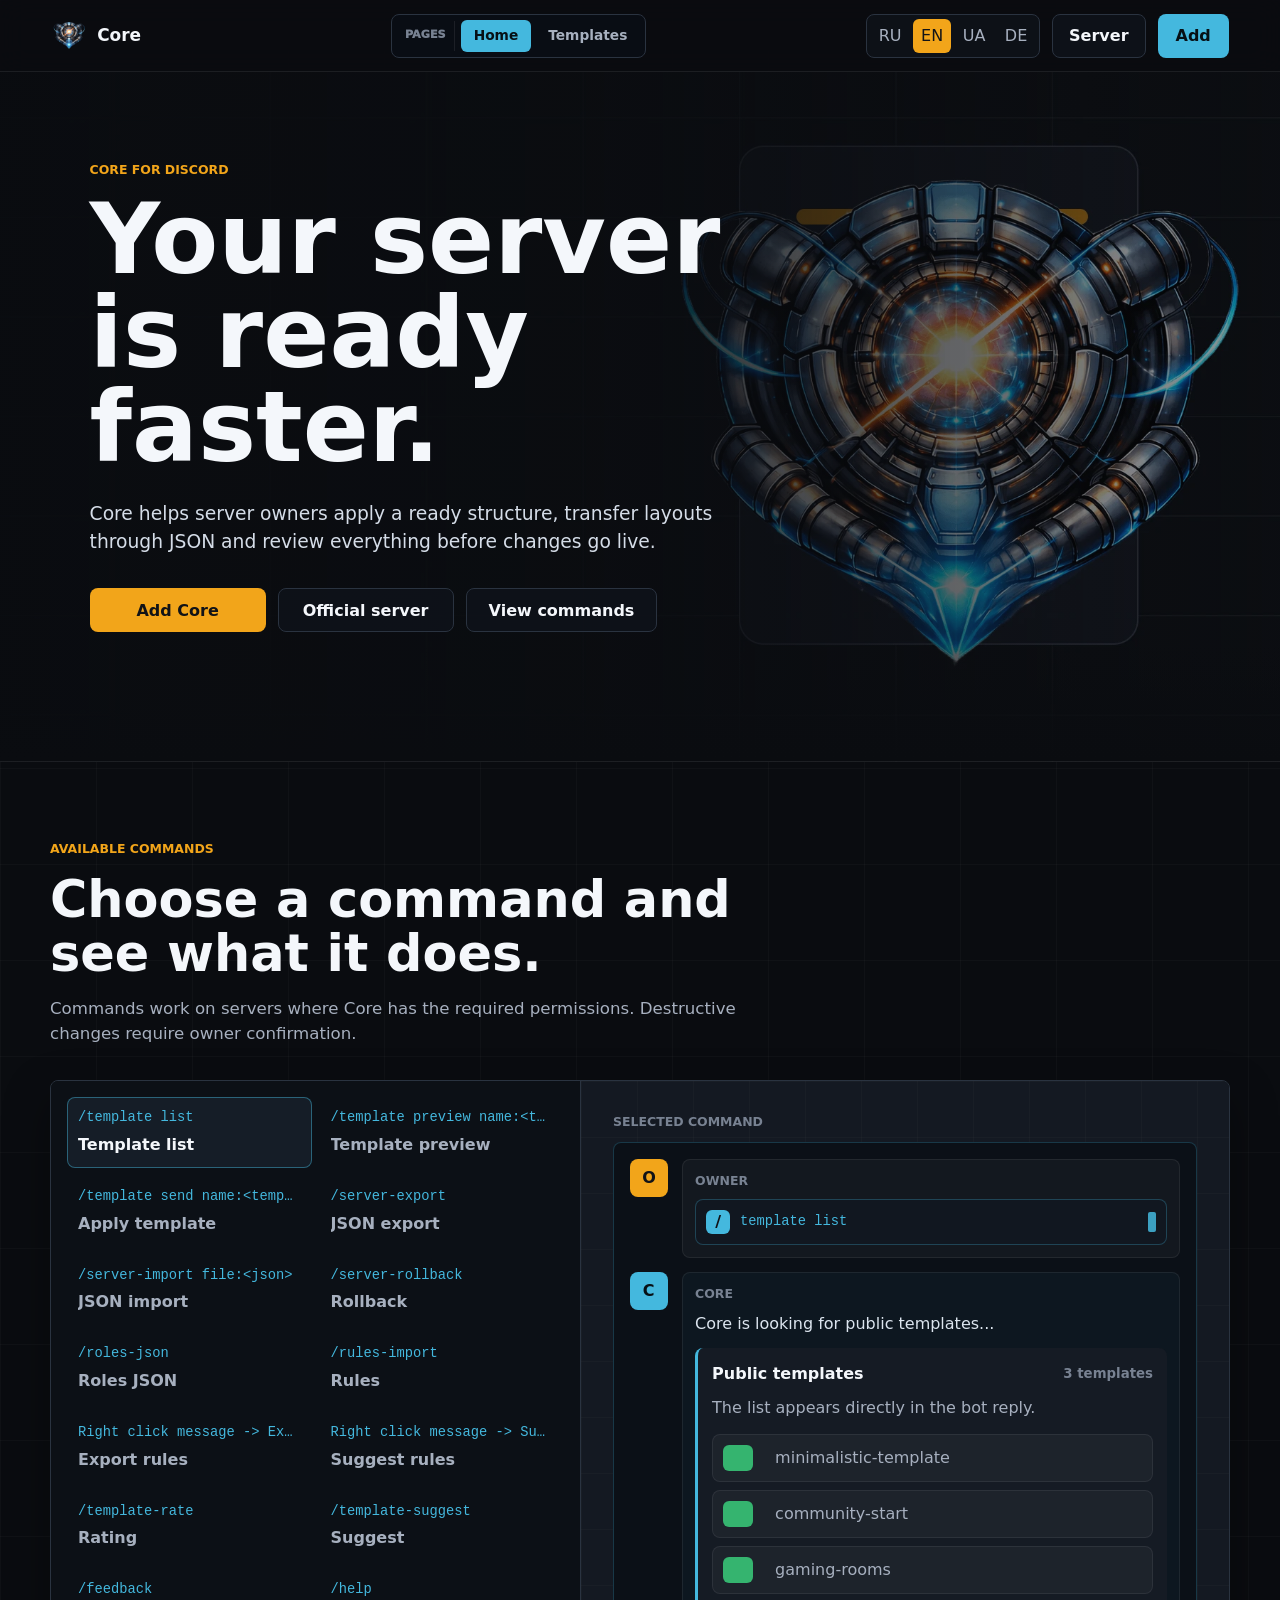
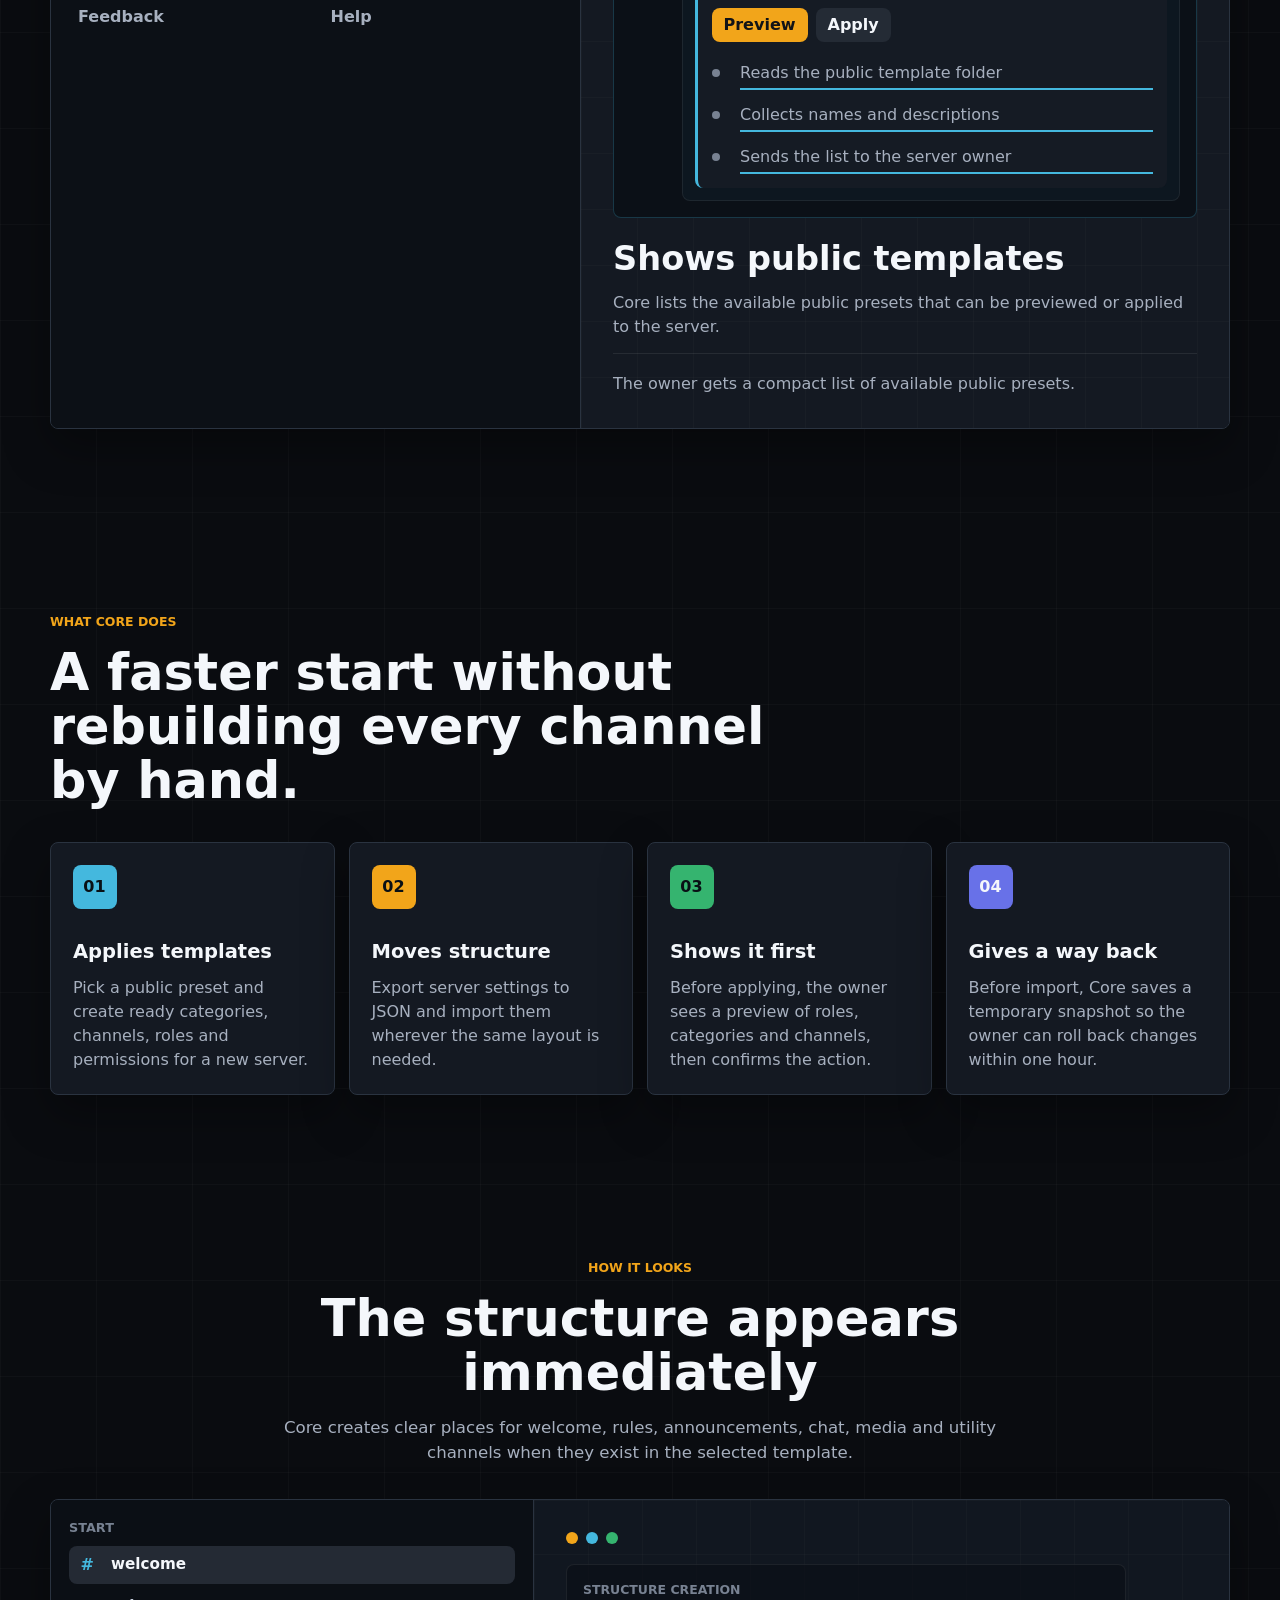
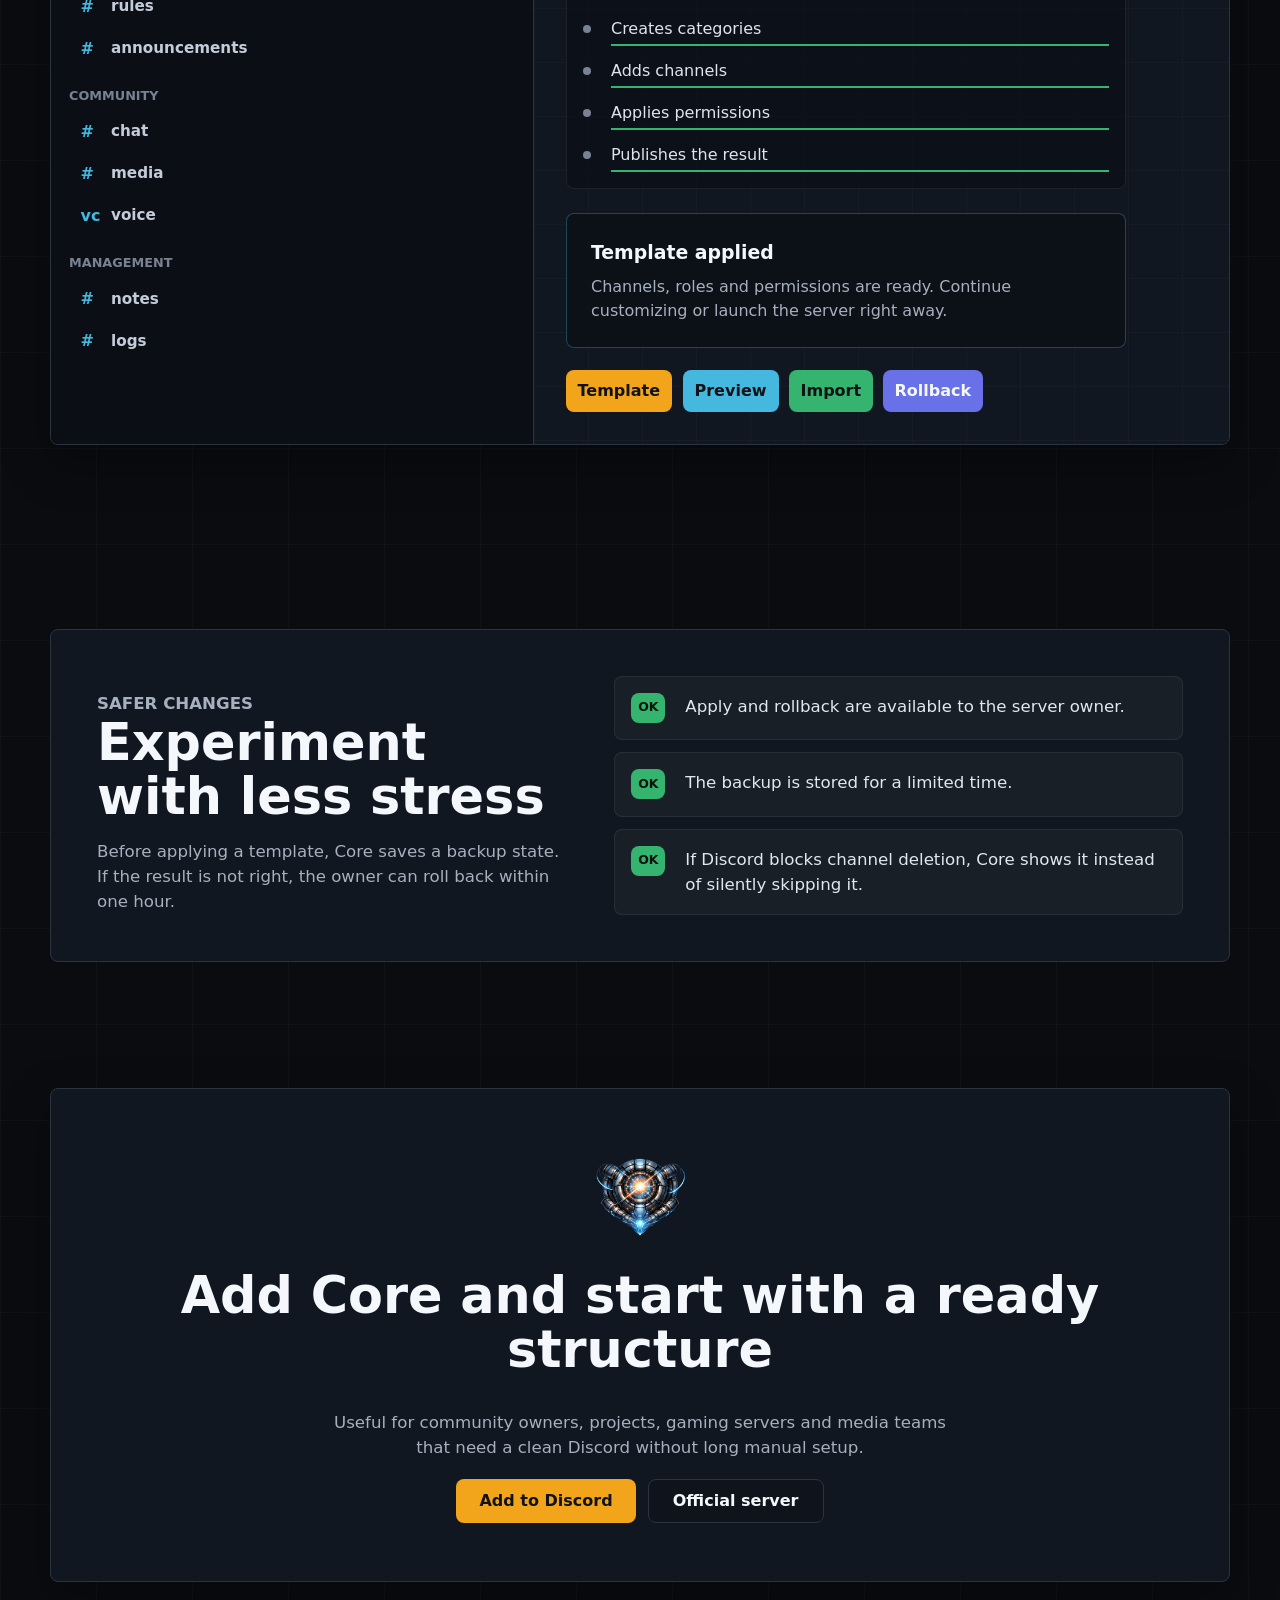
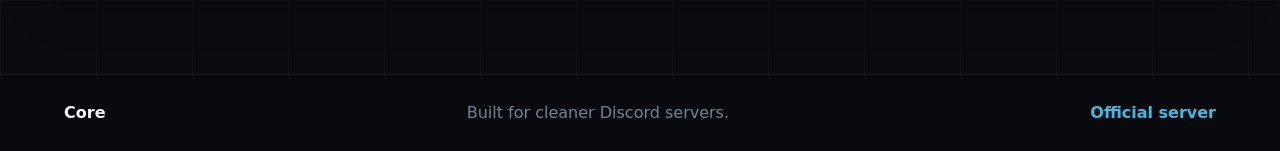
==== commit d28ff655: "New features" ====
--- a/index.html
+++ b/index.html
@@ -21,16 +21,13 @@
       </a>
 
       <div class="header-navs">
-        <nav class="site-tabs" aria-label="Site pages">
-          <a class="is-active" href="#top" data-i18n="nav.home">Главная</a>
-          <a href="templates/" data-i18n="nav.templates">Шаблоны</a>
-        </nav>
-
-        <nav class="main-nav" aria-label="Home page sections">
-          <a href="#commands" data-i18n="nav.commands">Команды</a>
-          <a href="#preview" data-i18n="nav.preview">Превью</a>
-          <a href="#safety" data-i18n="nav.safety">Откат</a>
-        </nav>
+        <div class="nav-group">
+          <span data-i18n="nav.siteLabel">Страницы</span>
+          <nav class="site-tabs" aria-label="Site pages">
+            <a class="is-active" href="#top" data-i18n="nav.home">Главная</a>
+            <a href="templates/" data-i18n="nav.templates">Шаблоны</a>
+          </nav>
+        </div>
       </div>
 
       <div class="header-actions">
@@ -91,6 +88,38 @@
             <button type="button" class="command-button" data-command="serverRollback" role="tab" aria-selected="false" aria-controls="command-detail">
               <code>/server-rollback</code>
               <span>Откат</span>
+            </button>
+            <button type="button" class="command-button" data-command="rolesJson" role="tab" aria-selected="false" aria-controls="command-detail">
+              <code>/roles-json</code>
+              <span>Роли JSON</span>
+            </button>
+            <button type="button" class="command-button" data-command="rulesImport" role="tab" aria-selected="false" aria-controls="command-detail">
+              <code>/rules-import</code>
+              <span>Правила</span>
+            </button>
+            <button type="button" class="command-button" data-command="rulesJsonExport" role="tab" aria-selected="false" aria-controls="command-detail">
+              <code>ПКМ: rules JSON</code>
+              <span>Экспорт правил</span>
+            </button>
+            <button type="button" class="command-button" data-command="ruleTemplateSuggest" role="tab" aria-selected="false" aria-controls="command-detail">
+              <code>ПКМ: suggest rules</code>
+              <span>Предложить правила</span>
+            </button>
+            <button type="button" class="command-button" data-command="templateRate" role="tab" aria-selected="false" aria-controls="command-detail">
+              <code>/template-rate</code>
+              <span>Оценка</span>
+            </button>
+            <button type="button" class="command-button" data-command="templateSuggest" role="tab" aria-selected="false" aria-controls="command-detail">
+              <code>/template-suggest</code>
+              <span>Предложить</span>
+            </button>
+            <button type="button" class="command-button" data-command="feedback" role="tab" aria-selected="false" aria-controls="command-detail">
+              <code>/feedback</code>
+              <span>Фидбек</span>
+            </button>
+            <button type="button" class="command-button" data-command="help" role="tab" aria-selected="false" aria-controls="command-detail">
+              <code>/help</code>
+              <span>Помощь</span>
             </button>
           </div>
 
--- a/assets/styles.css
+++ b/assets/styles.css
@@ -103,19 +103,40 @@
 }
 
 .header-navs {
-  display: grid;
-  justify-items: center;
+  display: flex;
+  justify-content: center;
+  gap: 8px;
+  min-width: 0;
+  flex: 1 1 auto;
+}
+
+.nav-group {
+  display: flex;
+  align-items: center;
   gap: 6px;
   min-width: 0;
-  flex: 1 1 auto;
+  padding: 5px;
+  border: 1px solid var(--line);
+  border-radius: 8px;
+  background: rgba(10, 15, 22, 0.78);
+}
+
+.nav-group > span {
+  display: inline-flex;
+  align-items: center;
+  min-height: 30px;
+  padding: 0 8px;
+  border-right: 1px solid rgba(255, 255, 255, 0.08);
+  color: var(--muted-2);
+  font-size: 0.7rem;
+  font-weight: 950;
+  letter-spacing: 0;
+  text-transform: uppercase;
+  white-space: nowrap;
 }
 
 .site-tabs {
   gap: 4px;
-  padding: 4px;
-  border: 1px solid var(--line);
-  border-radius: 8px;
-  background: rgba(13, 17, 23, 0.82);
 }
 
 .site-tabs a {
@@ -133,40 +154,30 @@
 
 .site-tabs a:hover,
 .site-tabs a.is-active {
-  color: #101216;
-  background: var(--orange);
+  color: #071015;
+  background: var(--cyan);
 }
 
 .main-nav {
-  gap: 18px;
+  gap: 4px;
   color: var(--muted);
   font-size: 0.86rem;
 }
 
 .main-nav a {
   position: relative;
-  padding: 4px 0;
+  min-height: 32px;
+  padding: 7px 11px;
+  border-radius: 6px;
 }
 
 .main-nav a::after {
-  content: "";
-  position: absolute;
-  left: 0;
-  right: 0;
-  bottom: 3px;
-  height: 2px;
-  background: var(--cyan);
-  transform: scaleX(0);
-  transform-origin: left;
-  transition: transform 180ms ease;
+  content: none;
 }
 
 .main-nav a:hover {
   color: var(--text);
-}
-
-.main-nav a:hover::after {
-  transform: scaleX(1);
+  background: rgba(255, 255, 255, 0.055);
 }
 
 .header-actions {
@@ -375,7 +386,7 @@
 
 .command-shell {
   display: grid;
-  grid-template-columns: minmax(260px, 0.74fr) minmax(360px, 1.26fr);
+  grid-template-columns: minmax(360px, 0.9fr) minmax(360px, 1.1fr);
   gap: 0;
   overflow: hidden;
   border: 1px solid var(--line);
@@ -386,6 +397,7 @@
 
 .command-list {
   display: grid;
+  grid-template-columns: repeat(2, minmax(0, 1fr));
   align-content: start;
   gap: 8px;
   padding: 16px;
@@ -397,8 +409,8 @@
   display: grid;
   gap: 4px;
   width: 100%;
-  min-height: 68px;
-  padding: 12px;
+  min-height: 64px;
+  padding: 10px;
   border: 1px solid transparent;
   border-radius: 8px;
   color: var(--muted);
@@ -421,9 +433,12 @@
 
 .command-button code,
 .command-name {
+  overflow: hidden;
   color: var(--cyan);
   font-family: "SFMono-Regular", Consolas, "Liberation Mono", monospace;
-  font-size: 0.92rem;
+  font-size: 0.86rem;
+  text-overflow: ellipsis;
+  white-space: nowrap;
 }
 
 .command-button span {
@@ -1031,7 +1046,53 @@
 .template-gallery {
   display: grid;
   grid-template-columns: 1fr;
+  gap: 22px;
+}
+
+.template-group {
+  display: grid;
   gap: 10px;
+}
+
+.template-group-heading {
+  display: flex;
+  align-items: center;
+  justify-content: space-between;
+  gap: 12px;
+  padding: 0 2px 8px;
+  border-bottom: 1px solid var(--line);
+}
+
+.template-group-heading h2 {
+  margin: 0;
+  font-size: 1.1rem;
+}
+
+.template-group-heading span {
+  display: inline-flex;
+  align-items: center;
+  justify-content: center;
+  min-width: 34px;
+  min-height: 28px;
+  padding: 0 10px;
+  border: 1px solid var(--line);
+  border-radius: 8px;
+  color: var(--muted);
+  background: #111720;
+  font-weight: 900;
+}
+
+.template-group-list {
+  display: grid;
+  gap: 10px;
+}
+
+.template-group-empty {
+  padding: 14px 16px;
+  border: 1px dashed var(--line);
+  border-radius: 8px;
+  color: var(--muted);
+  background: rgba(255, 255, 255, 0.02);
 }
 
 .template-browser {
@@ -1149,6 +1210,9 @@
 }
 
 [data-template-preview] {
+  display: grid;
+  grid-template-rows: minmax(0, 1fr);
+  height: 100%;
   min-height: 0;
   overflow: hidden;
 }
@@ -1180,6 +1244,9 @@
     "meta  meta    meta";
   gap: 12px 14px;
   align-items: center;
+  min-height: 0;
+  max-height: 30vh;
+  overflow: auto;
   padding: 18px;
   border-bottom: 1px solid var(--line);
   background:
@@ -1225,7 +1292,7 @@
 
 .template-modal-meta {
   display: grid;
-  grid-template-columns: repeat(5, minmax(0, 1fr));
+  grid-template-columns: repeat(auto-fit, minmax(96px, 1fr));
   gap: 6px;
 }
 
@@ -1441,6 +1508,13 @@
 .template-list-meta b {
   color: var(--text);
   font-size: 0.9rem;
+}
+
+.template-list-meta i {
+  color: var(--orange);
+  font-size: 0.78rem;
+  font-style: normal;
+  font-weight: 900;
 }
 
 .template-card {
@@ -1759,6 +1833,7 @@
   display: grid;
   grid-template-columns: 86px minmax(0, 1fr);
   min-height: 620px;
+  overflow: hidden;
   background: #11141b;
 }
 
@@ -1847,15 +1922,18 @@
 .discord-preview-content {
   display: grid;
   grid-template-columns: minmax(0, 1fr) 220px 190px;
+  min-height: 0;
   min-height: 566px;
 }
 
 .template-modal-preview .discord-preview-content {
+  height: 100%;
   min-height: 0;
 }
 
 .discord-preview-channel-list {
   overflow: auto;
+  min-height: 0;
   padding: 14px 0;
 }
 
@@ -1889,6 +1967,7 @@
 
 .discord-channel-settings {
   overflow: auto;
+  min-height: 0;
   padding: 14px;
   border-left: 1px solid rgba(255, 255, 255, 0.08);
   background: #101620;
@@ -1941,9 +2020,98 @@
 
 .discord-preview-roles {
   overflow: auto;
+  min-height: 0;
   padding: 14px;
   border-left: 1px solid rgba(255, 255, 255, 0.08);
   background: #0d1117;
+}
+
+.roles-preview-list,
+.rules-message-preview {
+  overflow: auto;
+  min-height: 0;
+  padding: 18px;
+}
+
+.roles-preview-list {
+  display: grid;
+  align-content: start;
+  gap: 8px;
+}
+
+.roles-preview-row {
+  display: grid;
+  grid-template-columns: 12px minmax(0, 1fr) minmax(90px, auto);
+  gap: 10px;
+  align-items: center;
+  padding: 10px 12px;
+  border: 1px solid rgba(255, 255, 255, 0.065);
+  border-radius: 8px;
+  background: rgba(255, 255, 255, 0.025);
+}
+
+.roles-preview-row i {
+  width: 12px;
+  height: 12px;
+  border-radius: 999px;
+  background: var(--muted-2);
+}
+
+.roles-preview-row strong,
+.roles-preview-row span {
+  overflow: hidden;
+  text-overflow: ellipsis;
+  white-space: nowrap;
+}
+
+.roles-preview-row span {
+  color: var(--muted-2);
+  font-size: 0.76rem;
+}
+
+.rules-message-preview {
+  display: grid;
+  align-content: start;
+  gap: 12px;
+}
+
+.rules-message-author {
+  display: flex;
+  align-items: center;
+  gap: 10px;
+}
+
+.rules-message-author span {
+  display: inline-flex;
+  align-items: center;
+  justify-content: center;
+  width: 34px;
+  height: 34px;
+  border-radius: 50%;
+  color: #071015;
+  background: var(--cyan);
+  font-weight: 950;
+}
+
+.rules-message-body {
+  max-width: 760px;
+  padding: 16px;
+  border: 1px solid rgba(255, 255, 255, 0.08);
+  border-radius: 8px;
+  background: #151b24;
+}
+
+.rules-message-body p {
+  margin: 0 0 8px;
+  white-space: pre-wrap;
+}
+
+.rules-embed-preview {
+  margin-top: 12px;
+  padding: 12px;
+  border-left: 3px solid var(--orange);
+  border-radius: 6px;
+  background: rgba(0, 0, 0, 0.18);
 }
 
 .discord-preview-roles h4 {
@@ -2669,8 +2837,13 @@
   .header-navs {
     order: 3;
     width: 100%;
-    justify-items: start;
+    justify-content: flex-start;
+    flex-wrap: wrap;
     gap: 8px;
+  }
+
+  .nav-group {
+    width: 100%;
   }
 
   .site-tabs,
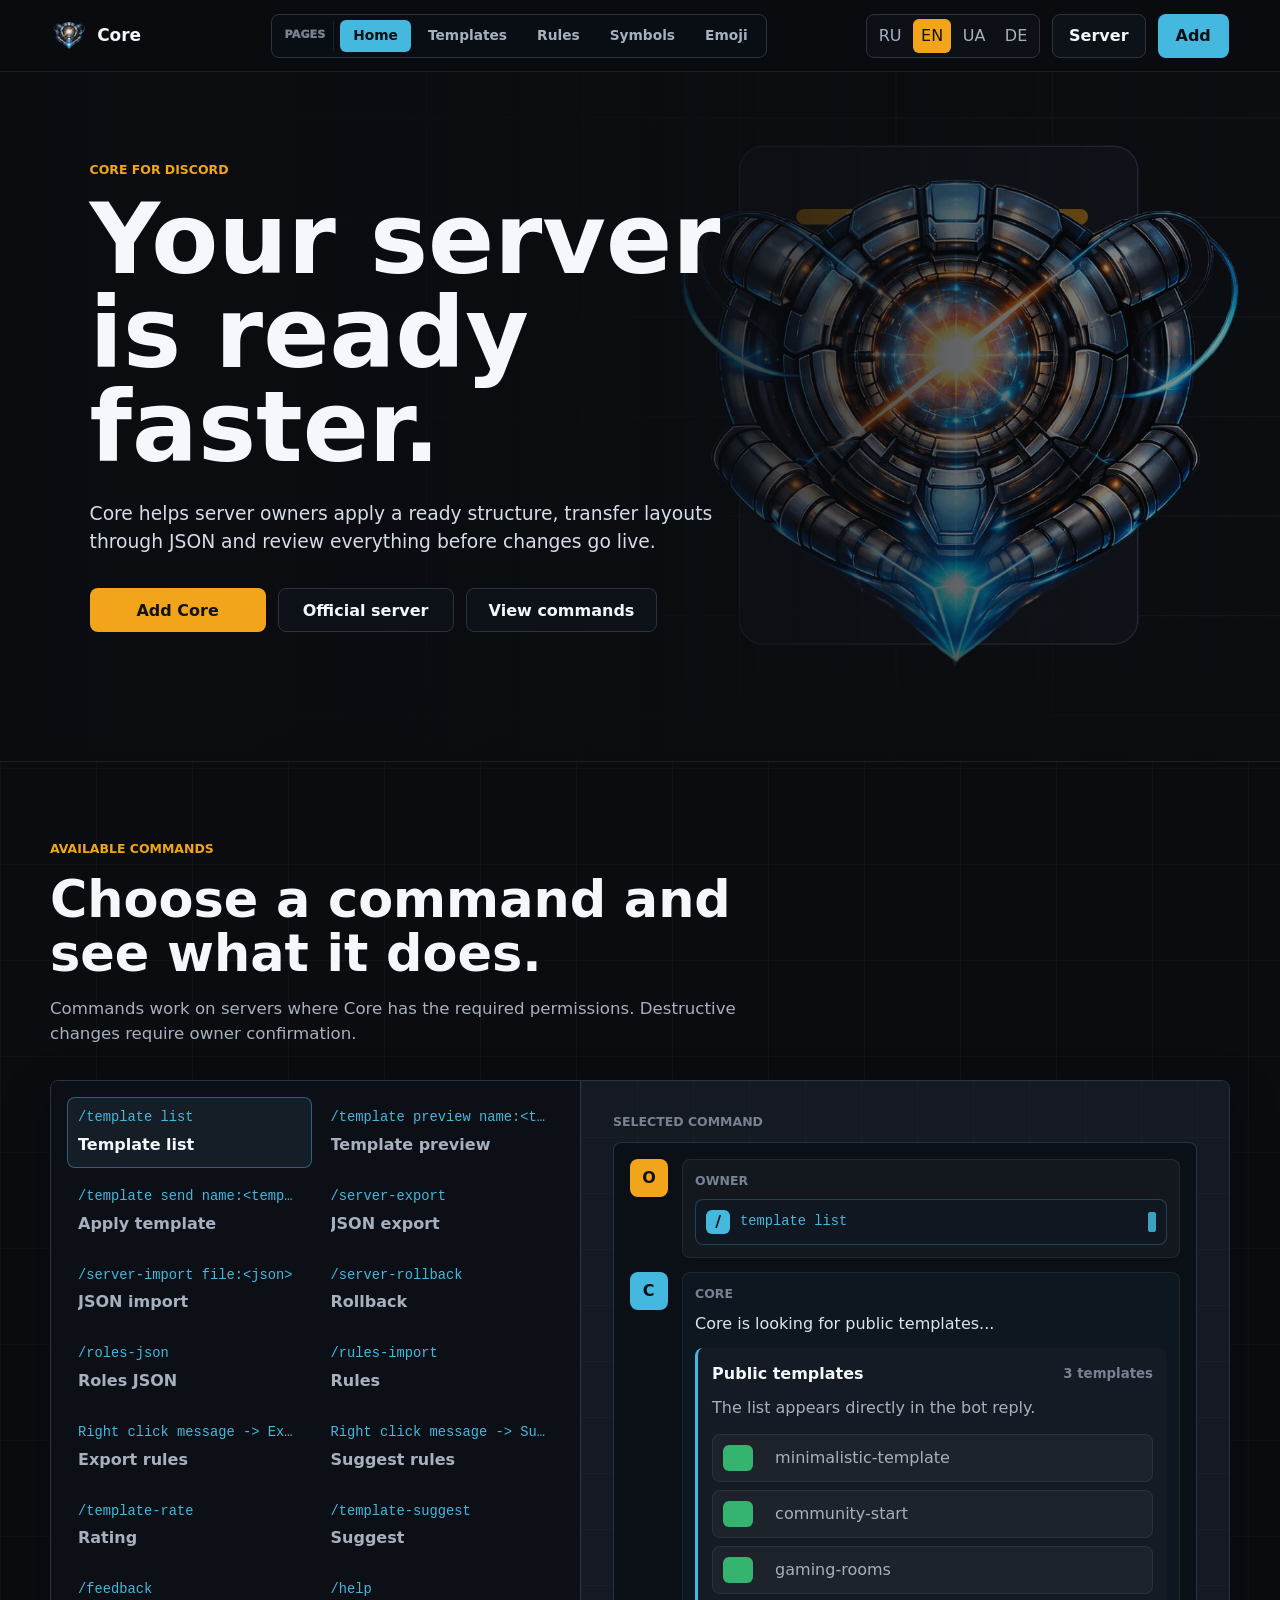
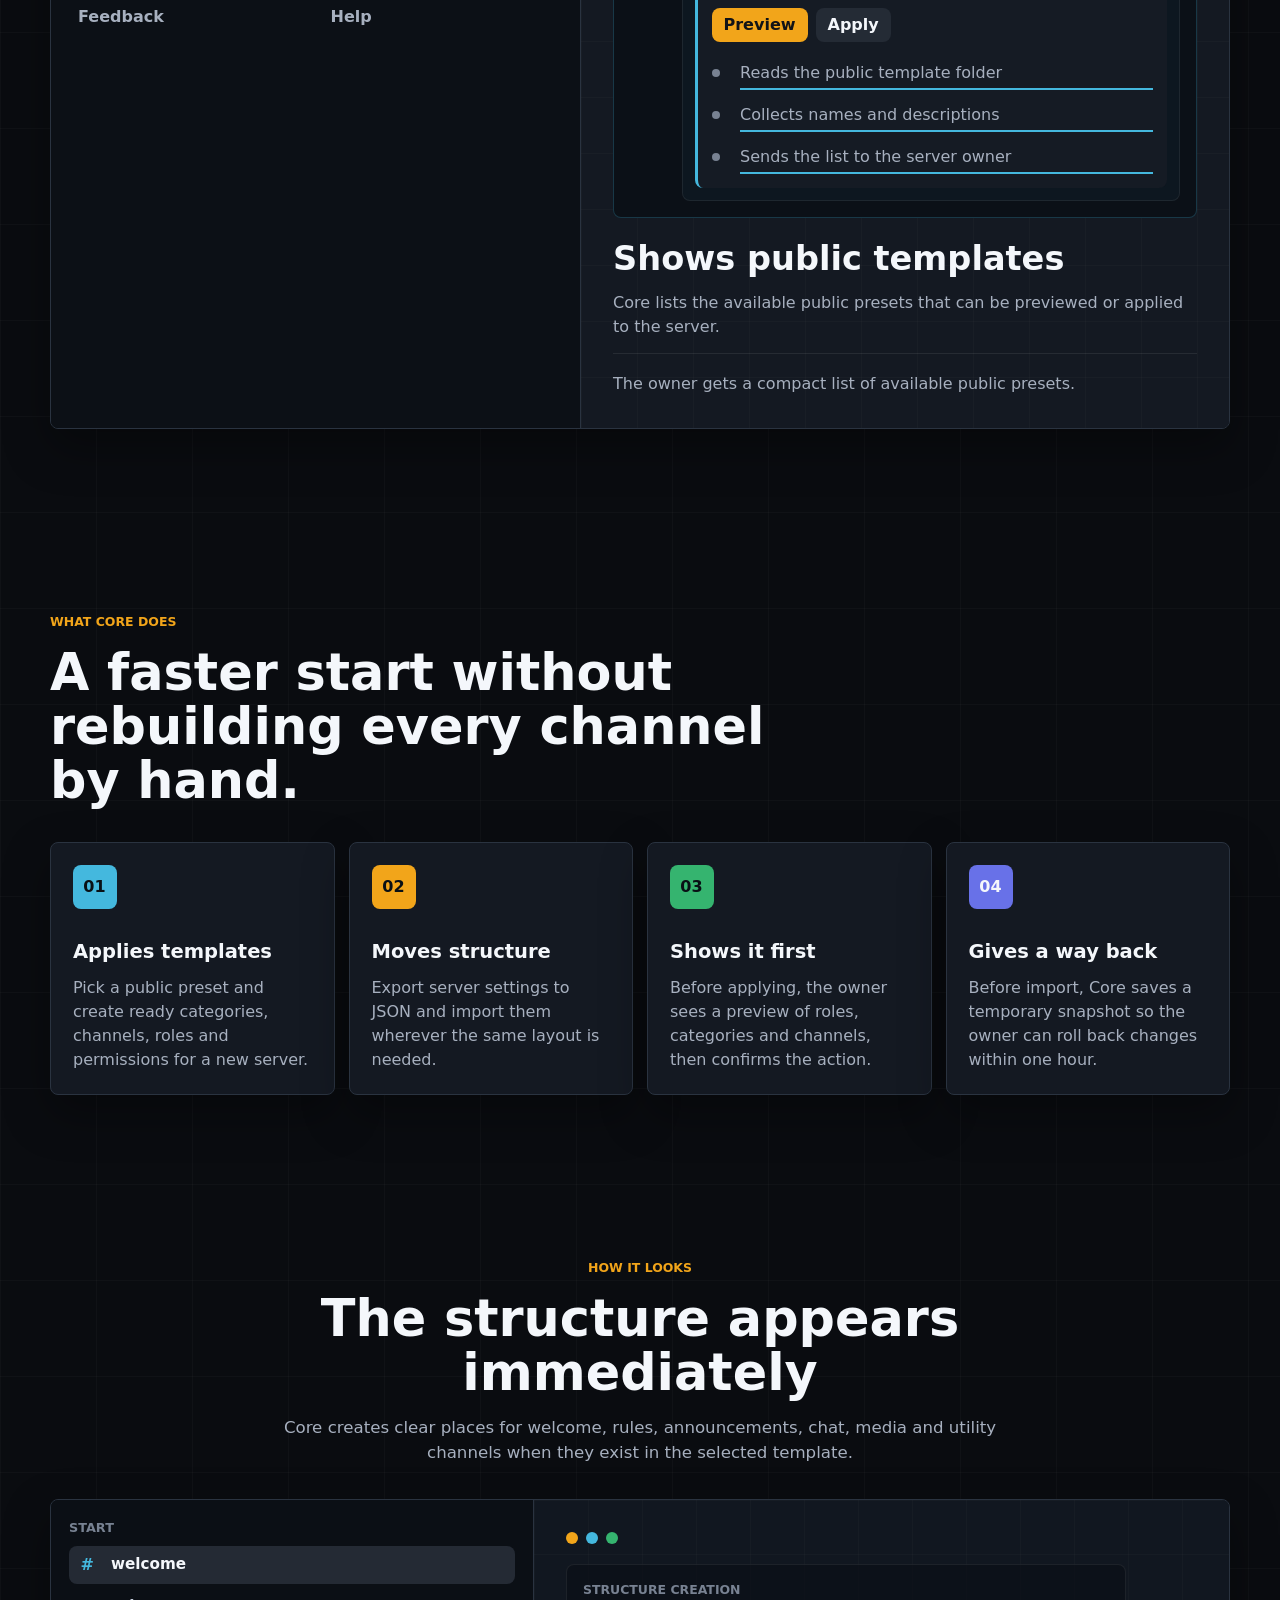
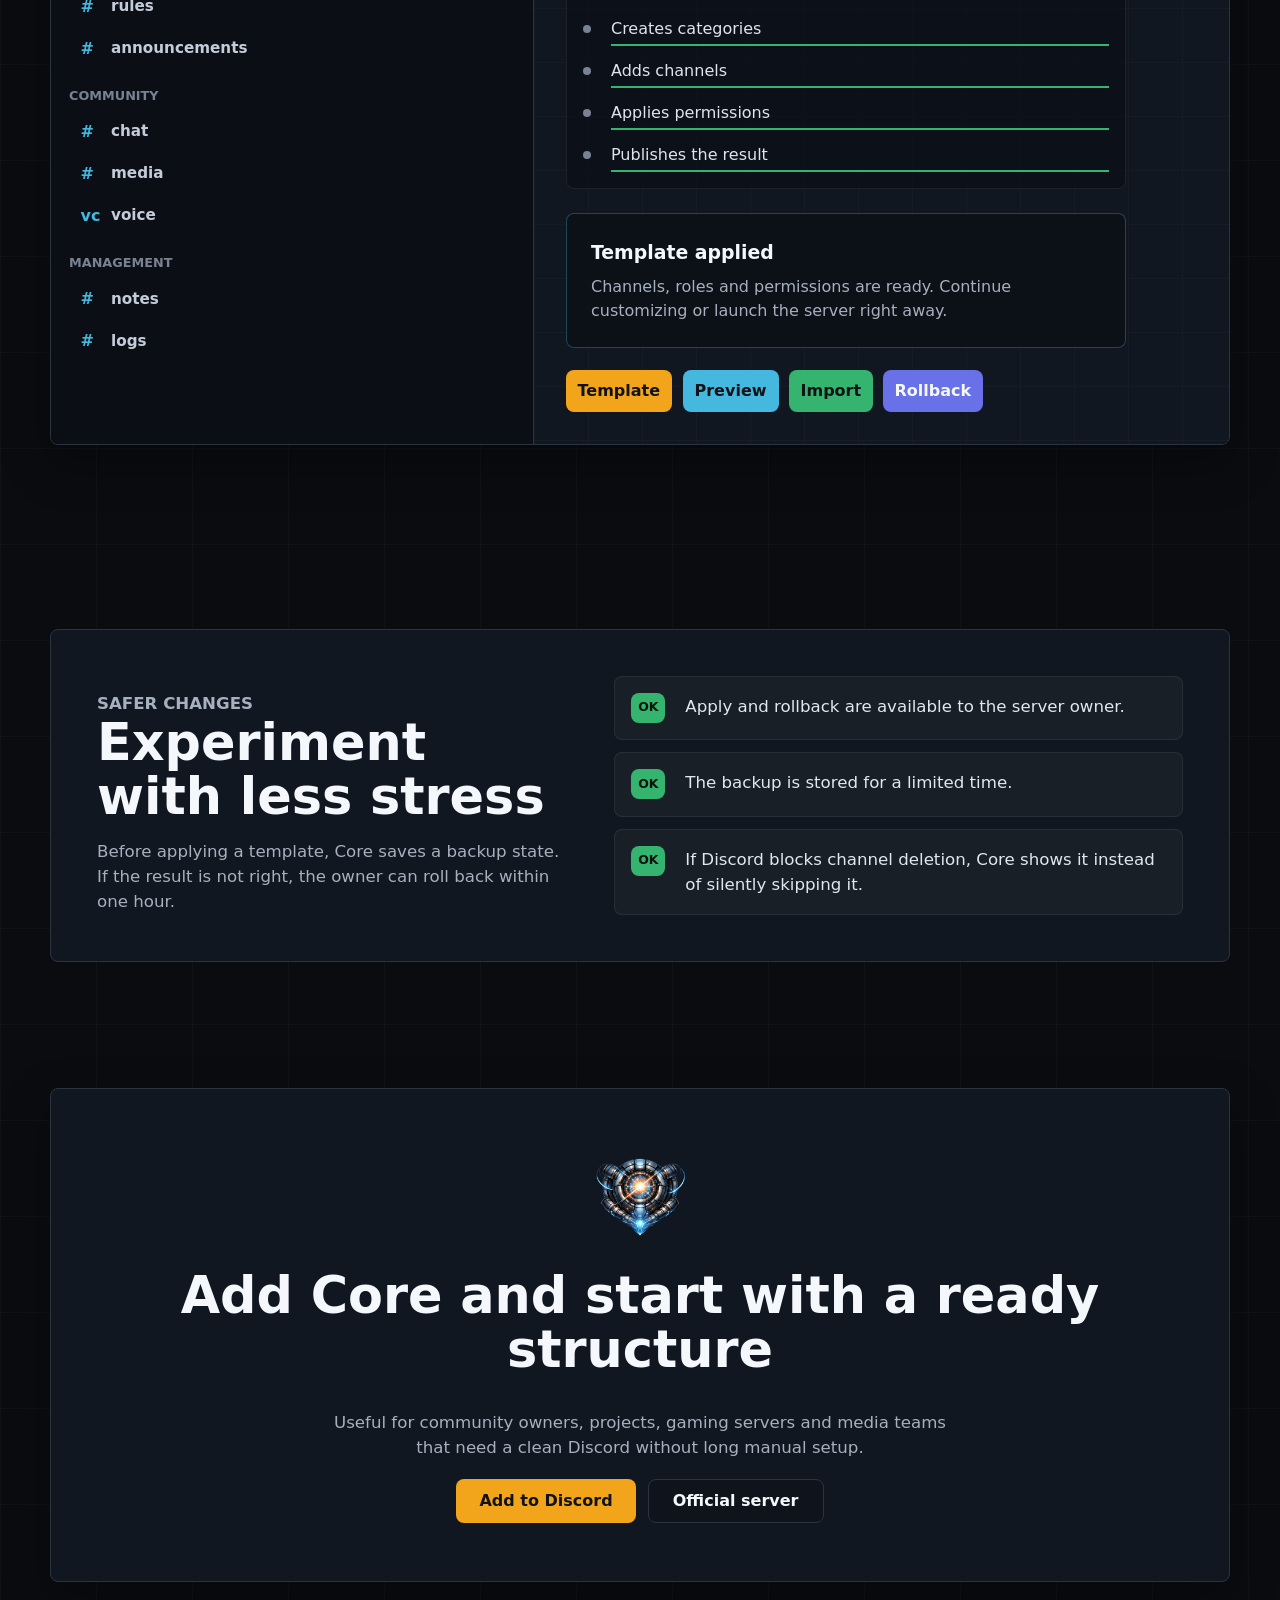
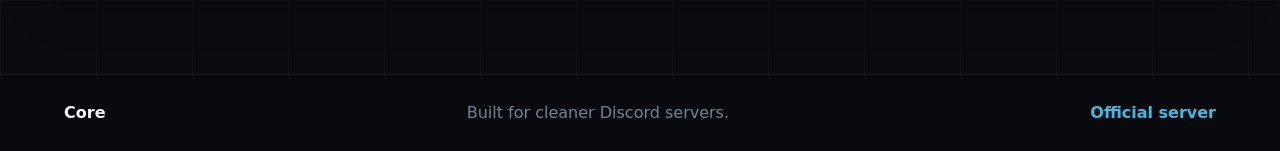
==== commit 89011c29: "Fix" ====
--- a/index.html
+++ b/index.html
@@ -26,6 +26,9 @@
           <nav class="site-tabs" aria-label="Site pages">
             <a class="is-active" href="#top" data-i18n="nav.home">Главная</a>
             <a href="templates/" data-i18n="nav.templates">Шаблоны</a>
+            <a href="rules/" data-i18n="nav.rules">Правила</a>
+            <a href="symbols/" data-i18n="nav.symbols">Символы</a>
+            <a href="emoji/" data-i18n="nav.emoji">Emoji</a>
           </nav>
         </div>
       </div>
--- a/assets/styles.css
+++ b/assets/styles.css
@@ -380,6 +380,11 @@
   animation: riseIn 520ms ease-out both;
 }
 
+.copy-tool-panel[data-reveal] {
+  opacity: 1;
+  transform: none;
+}
+
 .commands-section {
   padding-top: 78px;
 }
@@ -988,6 +993,606 @@
   font-size: 4.1rem;
   line-height: 1.02;
   letter-spacing: 0;
+}
+
+.tool-page {
+  min-height: calc(100vh - 72px);
+}
+
+.tool-hero {
+  display: flex;
+  align-items: flex-end;
+  justify-content: space-between;
+  gap: 24px;
+  padding-top: 88px;
+  padding-bottom: 32px;
+}
+
+.tool-hero .section-heading {
+  max-width: 820px;
+}
+
+.tool-hero h1 {
+  margin: 0;
+  font-size: 4.7rem;
+  line-height: 0.98;
+  letter-spacing: 0;
+}
+
+.tool-hero p:not(.eyebrow) {
+  max-width: 730px;
+  margin: 18px 0 0;
+  color: var(--muted);
+  font-size: 1.08rem;
+}
+
+.copy-tool-section {
+  padding-top: 8px;
+  padding-bottom: 88px;
+}
+
+.copy-tool-panel {
+  position: relative;
+  display: grid;
+  gap: 18px;
+  padding: 18px;
+  border: 1px solid var(--line);
+  border-radius: 8px;
+  background:
+    linear-gradient(145deg, rgba(68, 184, 222, 0.08), transparent 32%),
+    linear-gradient(315deg, rgba(242, 165, 26, 0.07), transparent 34%),
+    #0d1117;
+  box-shadow: var(--shadow);
+}
+
+.copy-tool-toolbar {
+  display: grid;
+  grid-template-columns: minmax(0, 1fr) auto;
+  gap: 14px;
+  align-items: end;
+}
+
+.copy-tool-toolbar label {
+  display: grid;
+  gap: 8px;
+  min-width: 0;
+}
+
+.copy-tool-toolbar span,
+.copy-tool-heading span {
+  color: var(--muted-2);
+  font-size: 0.76rem;
+  font-weight: 900;
+  letter-spacing: 0;
+  text-transform: uppercase;
+}
+
+.copy-tool-toolbar input {
+  width: 100%;
+  min-height: 48px;
+  padding: 0 14px;
+  border: 1px solid var(--line);
+  border-radius: 8px;
+  color: var(--text);
+  background: rgba(8, 11, 16, 0.9);
+  outline: none;
+  transition: border-color 180ms ease, background 180ms ease, box-shadow 180ms ease;
+}
+
+.copy-tool-toolbar input:focus {
+  border-color: rgba(68, 184, 222, 0.72);
+  background: #0b1017;
+  box-shadow: 0 0 0 3px rgba(68, 184, 222, 0.12);
+}
+
+.copy-tool-toolbar strong {
+  display: inline-flex;
+  align-items: center;
+  justify-content: center;
+  min-height: 48px;
+  min-width: 124px;
+  padding: 0 14px;
+  border: 1px solid var(--line);
+  border-radius: 8px;
+  color: var(--text);
+  background: rgba(16, 20, 27, 0.82);
+  white-space: nowrap;
+}
+
+.copy-tool-tabs {
+  display: flex;
+  gap: 8px;
+  max-width: 100%;
+  padding-bottom: 2px;
+  overflow-x: auto;
+}
+
+.copy-tool-tabs button {
+  min-height: 38px;
+  padding: 0 14px;
+  border: 1px solid var(--line);
+  border-radius: 8px;
+  color: var(--muted);
+  background: rgba(16, 20, 27, 0.78);
+  cursor: pointer;
+  white-space: nowrap;
+  transition: transform 180ms ease, color 180ms ease, border-color 180ms ease, background 180ms ease;
+}
+
+.copy-tool-tabs button:hover {
+  transform: translateY(-2px);
+  color: var(--text);
+  border-color: rgba(68, 184, 222, 0.42);
+}
+
+.copy-tool-tabs button.is-active {
+  color: #071015;
+  border-color: transparent;
+  background: var(--cyan);
+}
+
+.copy-tool-results,
+.copy-tool-recent {
+  display: grid;
+  gap: 18px;
+}
+
+.copy-tool-group {
+  display: grid;
+  gap: 10px;
+}
+
+.copy-tool-heading {
+  display: flex;
+  align-items: center;
+  justify-content: space-between;
+  gap: 12px;
+  padding: 0 2px 9px;
+  border-bottom: 1px solid var(--line-soft);
+}
+
+.copy-tool-heading h2 {
+  margin: 0;
+  font-size: 1rem;
+}
+
+.copy-token-grid {
+  display: grid;
+  grid-template-columns: repeat(auto-fill, minmax(54px, 1fr));
+  gap: 8px;
+}
+
+.copy-token {
+  position: relative;
+  display: inline-flex;
+  align-items: center;
+  justify-content: center;
+  overflow: hidden;
+  min-height: 54px;
+  height: 54px;
+  border: 1px solid var(--line-soft);
+  border-radius: 8px;
+  color: var(--text);
+  background: #111720;
+  cursor: pointer;
+  transition: transform 160ms ease, border-color 160ms ease, background 160ms ease;
+}
+
+.copy-token span {
+  display: block;
+  width: 100%;
+  max-width: 48px;
+  overflow: hidden;
+  font-size: 1.7rem;
+  line-height: 1;
+  text-align: center;
+  white-space: nowrap;
+}
+
+.copy-token-image {
+  display: block;
+  width: 32px;
+  height: 32px;
+  object-fit: contain;
+  pointer-events: none;
+}
+
+.copy-token.is-hidden {
+  display: none;
+}
+
+.copy-token:hover {
+  transform: translateY(-2px);
+  border-color: rgba(242, 165, 26, 0.48);
+  background: #171f2a;
+}
+
+.copy-token:active {
+  transform: translateY(0);
+}
+
+.copy-token.is-copied {
+  border-color: rgba(53, 180, 111, 0.76);
+  background: rgba(53, 180, 111, 0.14);
+  box-shadow: inset 0 0 0 1px rgba(53, 180, 111, 0.24);
+}
+
+.copy-tool-empty {
+  padding: 18px;
+  border: 1px dashed var(--line);
+  border-radius: 8px;
+  color: var(--muted);
+  background: rgba(255, 255, 255, 0.02);
+}
+
+.copy-toast {
+  position: fixed;
+  left: 50%;
+  bottom: 24px;
+  z-index: 220;
+  display: inline-flex;
+  align-items: center;
+  gap: 10px;
+  max-width: min(420px, calc(100vw - 44px));
+  padding: 12px 14px;
+  border: 1px solid rgba(53, 180, 111, 0.48);
+  border-radius: 8px;
+  color: var(--text);
+  background: rgba(11, 16, 22, 0.96);
+  box-shadow: 0 18px 46px rgba(0, 0, 0, 0.42);
+  opacity: 0;
+  pointer-events: none;
+  transform: translate(-50%, 12px);
+  transition: opacity 180ms ease, transform 180ms ease;
+}
+
+.copy-toast::before {
+  content: "OK";
+  display: inline-flex;
+  align-items: center;
+  justify-content: center;
+  width: 28px;
+  height: 28px;
+  border-radius: 8px;
+  color: #071015;
+  background: var(--green);
+  font-size: 0.72rem;
+  font-weight: 950;
+}
+
+.copy-toast.is-visible {
+  opacity: 1;
+  transform: translate(-50%, 0);
+}
+
+.rules-editor-section {
+  padding-top: 8px;
+  padding-bottom: 88px;
+}
+
+.rules-editor {
+  display: grid;
+  grid-template-columns: minmax(260px, 0.8fr) minmax(240px, 0.65fr) minmax(360px, 1.1fr);
+  gap: 16px;
+  align-items: start;
+}
+
+.rules-panel {
+  display: grid;
+  gap: 14px;
+  padding: 16px;
+  border: 1px solid var(--line);
+  border-radius: 8px;
+  background: rgba(13, 17, 23, 0.92);
+  box-shadow: var(--shadow);
+}
+
+.rules-settings {
+  grid-column: span 1;
+}
+
+.rules-preview-panel {
+  grid-column: span 2;
+}
+
+.rules-edit-panel {
+  grid-row: span 2;
+}
+
+.rules-panel-heading {
+  display: flex;
+  align-items: center;
+  justify-content: space-between;
+  gap: 12px;
+  padding-bottom: 10px;
+  border-bottom: 1px solid var(--line-soft);
+}
+
+.rules-panel-heading span {
+  color: var(--muted-2);
+  font-size: 0.76rem;
+  font-weight: 900;
+  text-transform: uppercase;
+}
+
+.rules-panel-heading strong {
+  color: var(--text);
+  font-size: 0.9rem;
+}
+
+.rules-panel-heading button,
+.rules-mini-actions button {
+  min-height: 32px;
+  padding: 0 10px;
+  border: 1px solid var(--line);
+  border-radius: 8px;
+  color: var(--text);
+  background: #111720;
+  cursor: pointer;
+}
+
+.rules-field {
+  display: grid;
+  gap: 7px;
+}
+
+.rules-field span,
+.rules-check span {
+  color: var(--muted-2);
+  font-size: 0.74rem;
+  font-weight: 900;
+  text-transform: uppercase;
+}
+
+.rules-field input,
+.rules-field textarea {
+  width: 100%;
+  min-height: 44px;
+  padding: 11px 12px;
+  border: 1px solid var(--line);
+  border-radius: 8px;
+  color: var(--text);
+  background: #0b1017;
+  outline: none;
+  resize: vertical;
+}
+
+.rules-field input[type="color"] {
+  min-height: 44px;
+  padding: 4px;
+}
+
+.rules-field textarea {
+  line-height: 1.45;
+}
+
+.rules-field input:focus,
+.rules-field textarea:focus {
+  border-color: rgba(68, 184, 222, 0.72);
+  box-shadow: 0 0 0 3px rgba(68, 184, 222, 0.12);
+}
+
+.rules-two {
+  display: grid;
+  grid-template-columns: repeat(2, minmax(0, 1fr));
+  gap: 12px;
+}
+
+.rules-actions,
+.rules-mini-actions {
+  display: flex;
+  flex-wrap: wrap;
+  gap: 8px;
+}
+
+.rules-file-button {
+  position: relative;
+  overflow: hidden;
+  cursor: pointer;
+}
+
+.rules-file-button input {
+  position: absolute;
+  inset: 0;
+  opacity: 0;
+  cursor: pointer;
+}
+
+.rules-message-buttons {
+  display: grid;
+  gap: 8px;
+}
+
+.rules-message-buttons button {
+  display: grid;
+  grid-template-columns: 32px minmax(0, 1fr);
+  gap: 10px;
+  align-items: center;
+  min-height: 52px;
+  padding: 8px;
+  border: 1px solid var(--line-soft);
+  border-radius: 8px;
+  color: var(--text);
+  background: #111720;
+  cursor: pointer;
+  text-align: left;
+}
+
+.rules-message-buttons button.is-active {
+  border-color: rgba(68, 184, 222, 0.62);
+  background: #15202b;
+}
+
+.rules-message-buttons strong {
+  display: inline-flex;
+  align-items: center;
+  justify-content: center;
+  width: 32px;
+  height: 32px;
+  border-radius: 8px;
+  color: #071015;
+  background: var(--cyan);
+}
+
+.rules-message-buttons span {
+  min-width: 0;
+  overflow: hidden;
+  color: var(--muted);
+  white-space: nowrap;
+  text-overflow: ellipsis;
+}
+
+.rules-check {
+  display: flex;
+  align-items: center;
+  gap: 10px;
+}
+
+.rules-check input {
+  width: 18px;
+  height: 18px;
+}
+
+.rules-limit-list {
+  display: grid;
+  gap: 8px;
+}
+
+.rules-limit {
+  position: relative;
+  display: grid;
+  grid-template-columns: minmax(0, 1fr) auto;
+  gap: 8px;
+  overflow: hidden;
+  padding: 9px 10px;
+  border: 1px solid var(--line-soft);
+  border-radius: 8px;
+  background: #111720;
+}
+
+.rules-limit span,
+.rules-limit strong {
+  position: relative;
+  z-index: 1;
+  font-size: 0.82rem;
+}
+
+.rules-limit span {
+  color: var(--muted);
+}
+
+.rules-limit i {
+  position: absolute;
+  inset: auto auto 0 0;
+  height: 3px;
+  background: var(--green);
+}
+
+.rules-limit.is-warning i {
+  background: var(--orange);
+}
+
+.rules-limit.is-danger i {
+  background: #ff5d5d;
+}
+
+.rules-alert {
+  padding: 12px;
+  border: 1px solid rgba(242, 165, 26, 0.42);
+  border-radius: 8px;
+  color: #ffe0a6;
+  background: rgba(242, 165, 26, 0.08);
+}
+
+.rules-alert.is-error {
+  border-color: rgba(255, 93, 93, 0.5);
+  color: #ffb6b6;
+  background: rgba(255, 93, 93, 0.08);
+}
+
+.rules-preview {
+  display: grid;
+  gap: 14px;
+}
+
+.rules-preview-message {
+  display: grid;
+  grid-template-columns: 42px minmax(0, 1fr);
+  gap: 12px;
+  padding: 12px;
+  border: 1px solid var(--line-soft);
+  border-radius: 8px;
+  background: #10151d;
+}
+
+.rules-preview-avatar {
+  display: inline-flex;
+  align-items: center;
+  justify-content: center;
+  width: 42px;
+  height: 42px;
+  border-radius: 50%;
+  color: #071015;
+  background: var(--cyan);
+  font-weight: 950;
+}
+
+.rules-preview-meta {
+  display: flex;
+  gap: 8px;
+  align-items: baseline;
+  margin-bottom: 5px;
+}
+
+.rules-preview-meta span {
+  color: var(--muted-2);
+  font-size: 0.76rem;
+}
+
+.rules-preview-content {
+  color: #d9e0ea;
+}
+
+.rules-preview-embed {
+  position: relative;
+  display: grid;
+  gap: 7px;
+  margin-top: 8px;
+  padding: 12px;
+  border-left: 4px solid var(--cyan);
+  border-radius: 8px;
+  background: #171d26;
+}
+
+.rules-preview-author {
+  color: var(--muted);
+  font-size: 0.82rem;
+  font-weight: 800;
+}
+
+.rules-preview-embed p {
+  margin: 0;
+  color: #cbd5e1;
+}
+
+.rules-preview-embed small {
+  color: var(--muted-2);
+}
+
+.rules-preview-thumb {
+  position: absolute;
+  top: 12px;
+  right: 12px;
+  width: 58px;
+  height: 58px;
+  border-radius: 8px;
+  object-fit: cover;
+}
+
+.rules-preview-image {
+  max-height: 240px;
+  border-radius: 8px;
+  object-fit: cover;
 }
 
 .template-gallery-toolbar {
@@ -2753,9 +3358,17 @@
   .command-shell,
   .benefit-grid,
   .template-browser,
+  .rules-editor,
   .server-demo,
   .safety-panel {
     grid-template-columns: 1fr;
+  }
+
+  .rules-edit-panel,
+  .rules-preview-panel,
+  .rules-settings {
+    grid-column: auto;
+    grid-row: auto;
   }
 
   .command-list {
@@ -2815,6 +3428,10 @@
   .final-card h2 {
     font-size: 2.55rem;
   }
+
+  .tool-hero h1 {
+    font-size: 3.85rem;
+  }
 }
 
 @media (max-width: 700px) {
@@ -2911,6 +3528,66 @@
 
   .templates-page-hero h1 {
     font-size: 2.45rem;
+  }
+
+  .tool-hero {
+    align-items: stretch;
+    flex-direction: column;
+    padding-top: 54px;
+  }
+
+  .tool-hero h1 {
+    font-size: 2.75rem;
+  }
+
+  .tool-hero p:not(.eyebrow) {
+    font-size: 1rem;
+  }
+
+  .copy-tool-panel {
+    padding: 14px;
+  }
+
+  .copy-tool-toolbar {
+    grid-template-columns: 1fr;
+  }
+
+  .copy-tool-toolbar strong {
+    justify-content: flex-start;
+    min-width: 0;
+  }
+
+  .copy-token-grid {
+    grid-template-columns: repeat(auto-fill, minmax(46px, 1fr));
+  }
+
+  .copy-token {
+    min-height: 46px;
+    height: 46px;
+  }
+
+  .copy-token span {
+    max-width: 40px;
+    font-size: 1.42rem;
+  }
+
+  .copy-token-image {
+    width: 28px;
+    height: 28px;
+  }
+
+  .copy-toast {
+    bottom: 14px;
+    max-width: calc(100vw - 28px);
+  }
+
+  .rules-two {
+    grid-template-columns: 1fr;
+  }
+
+  .rules-actions .button,
+  .rules-file-button {
+    width: 100%;
   }
 
   .template-browser .template-gallery,
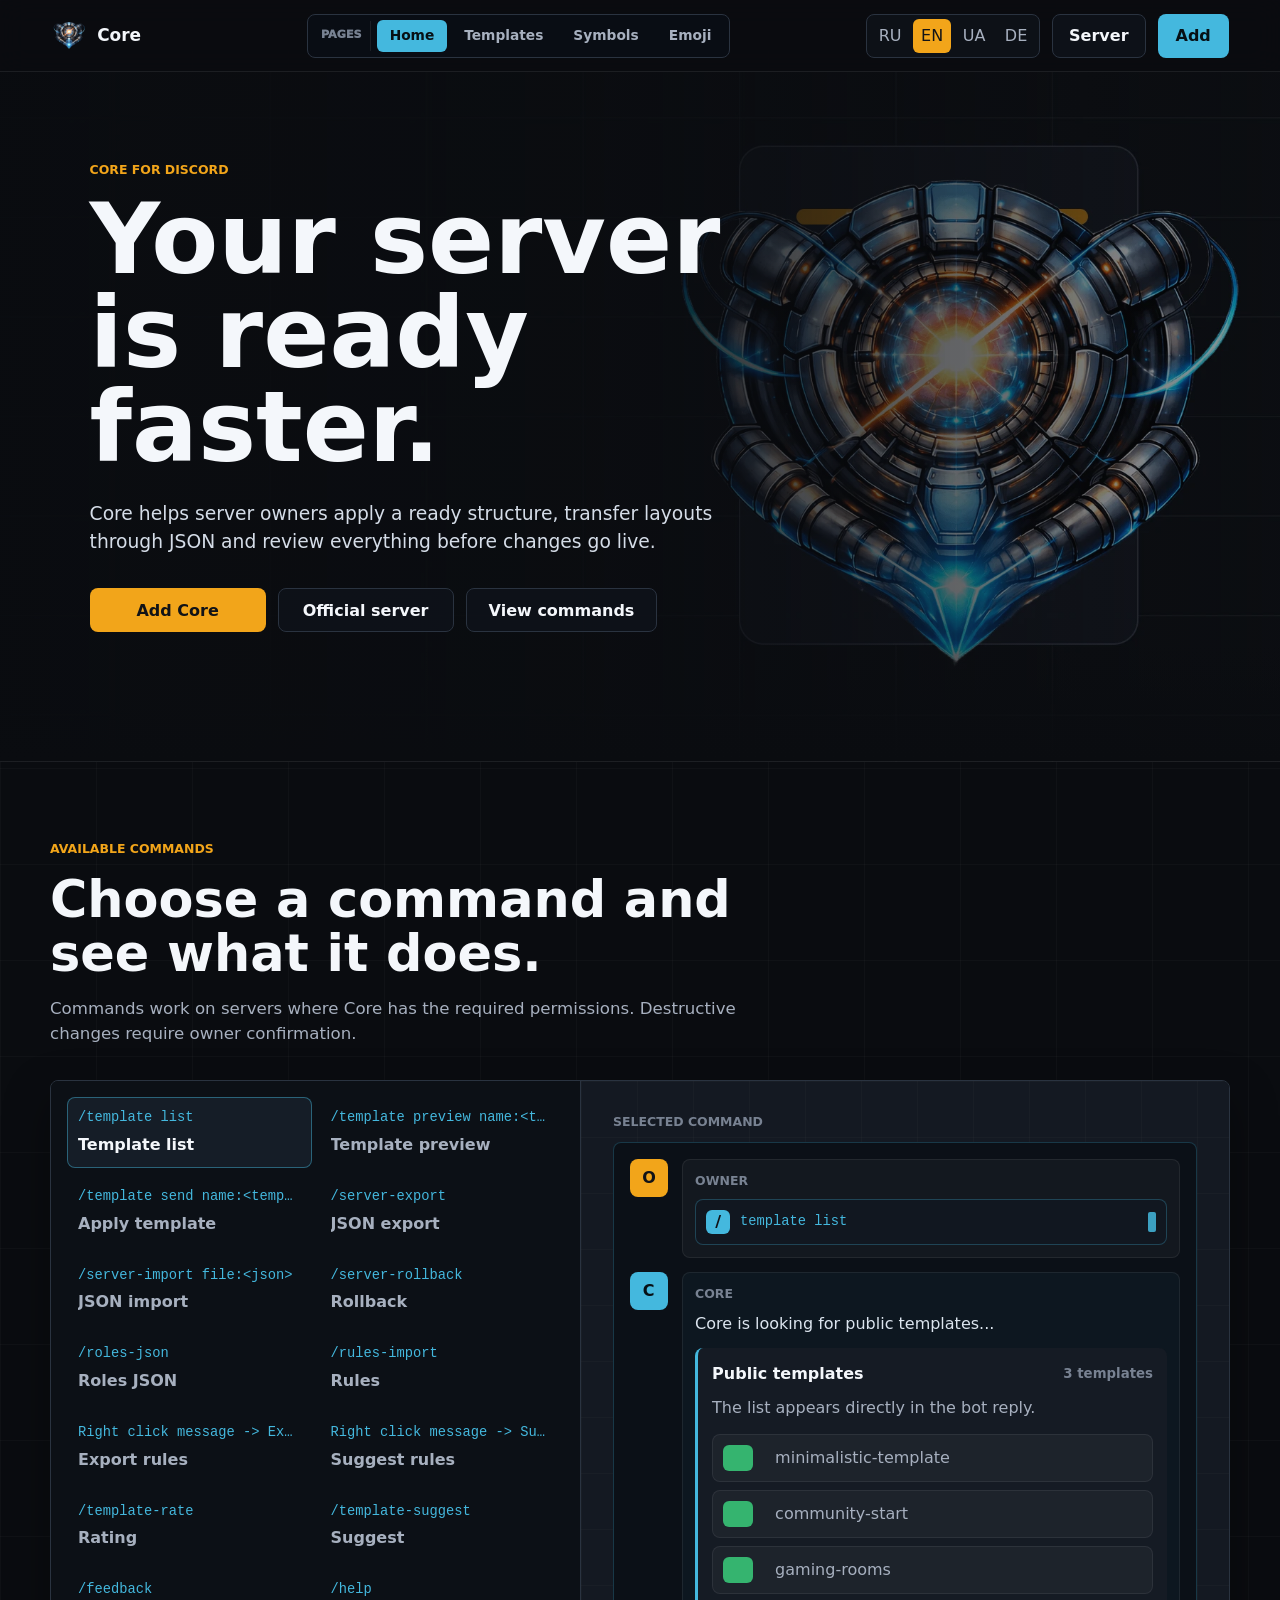
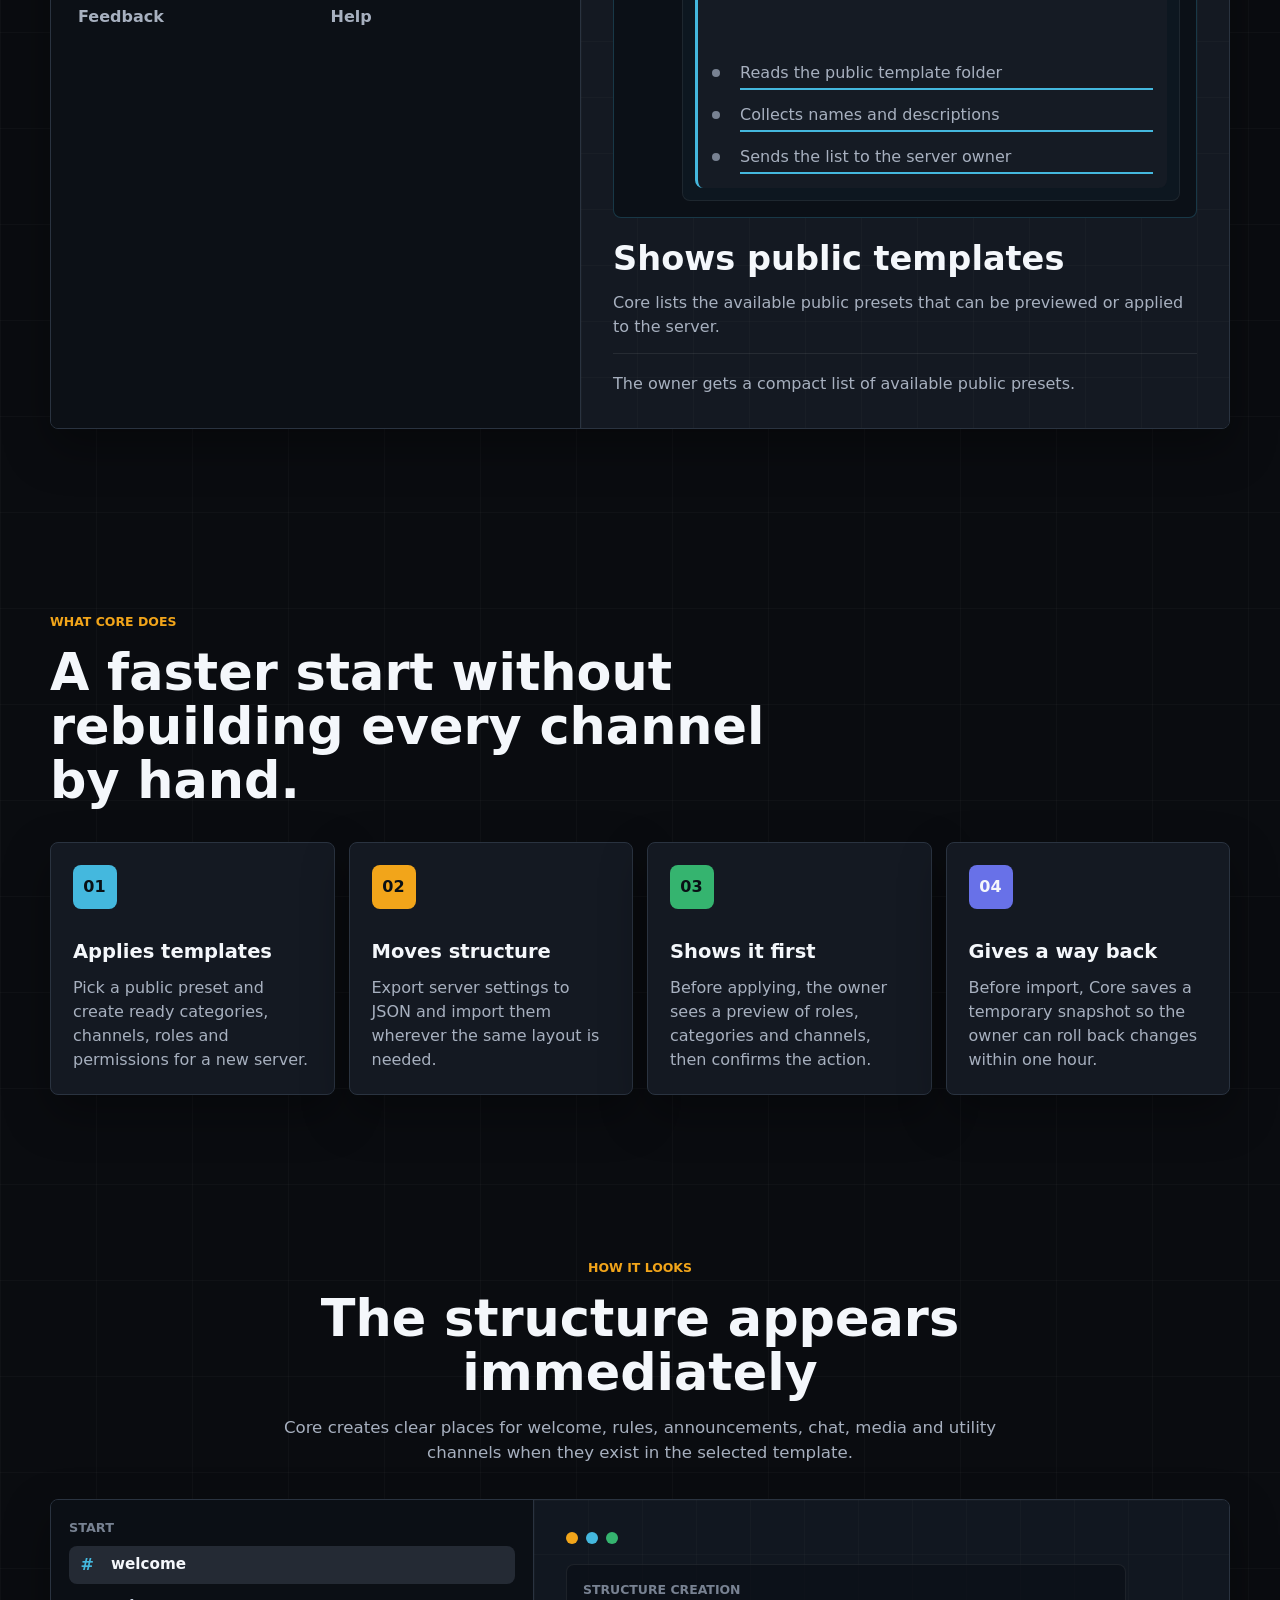
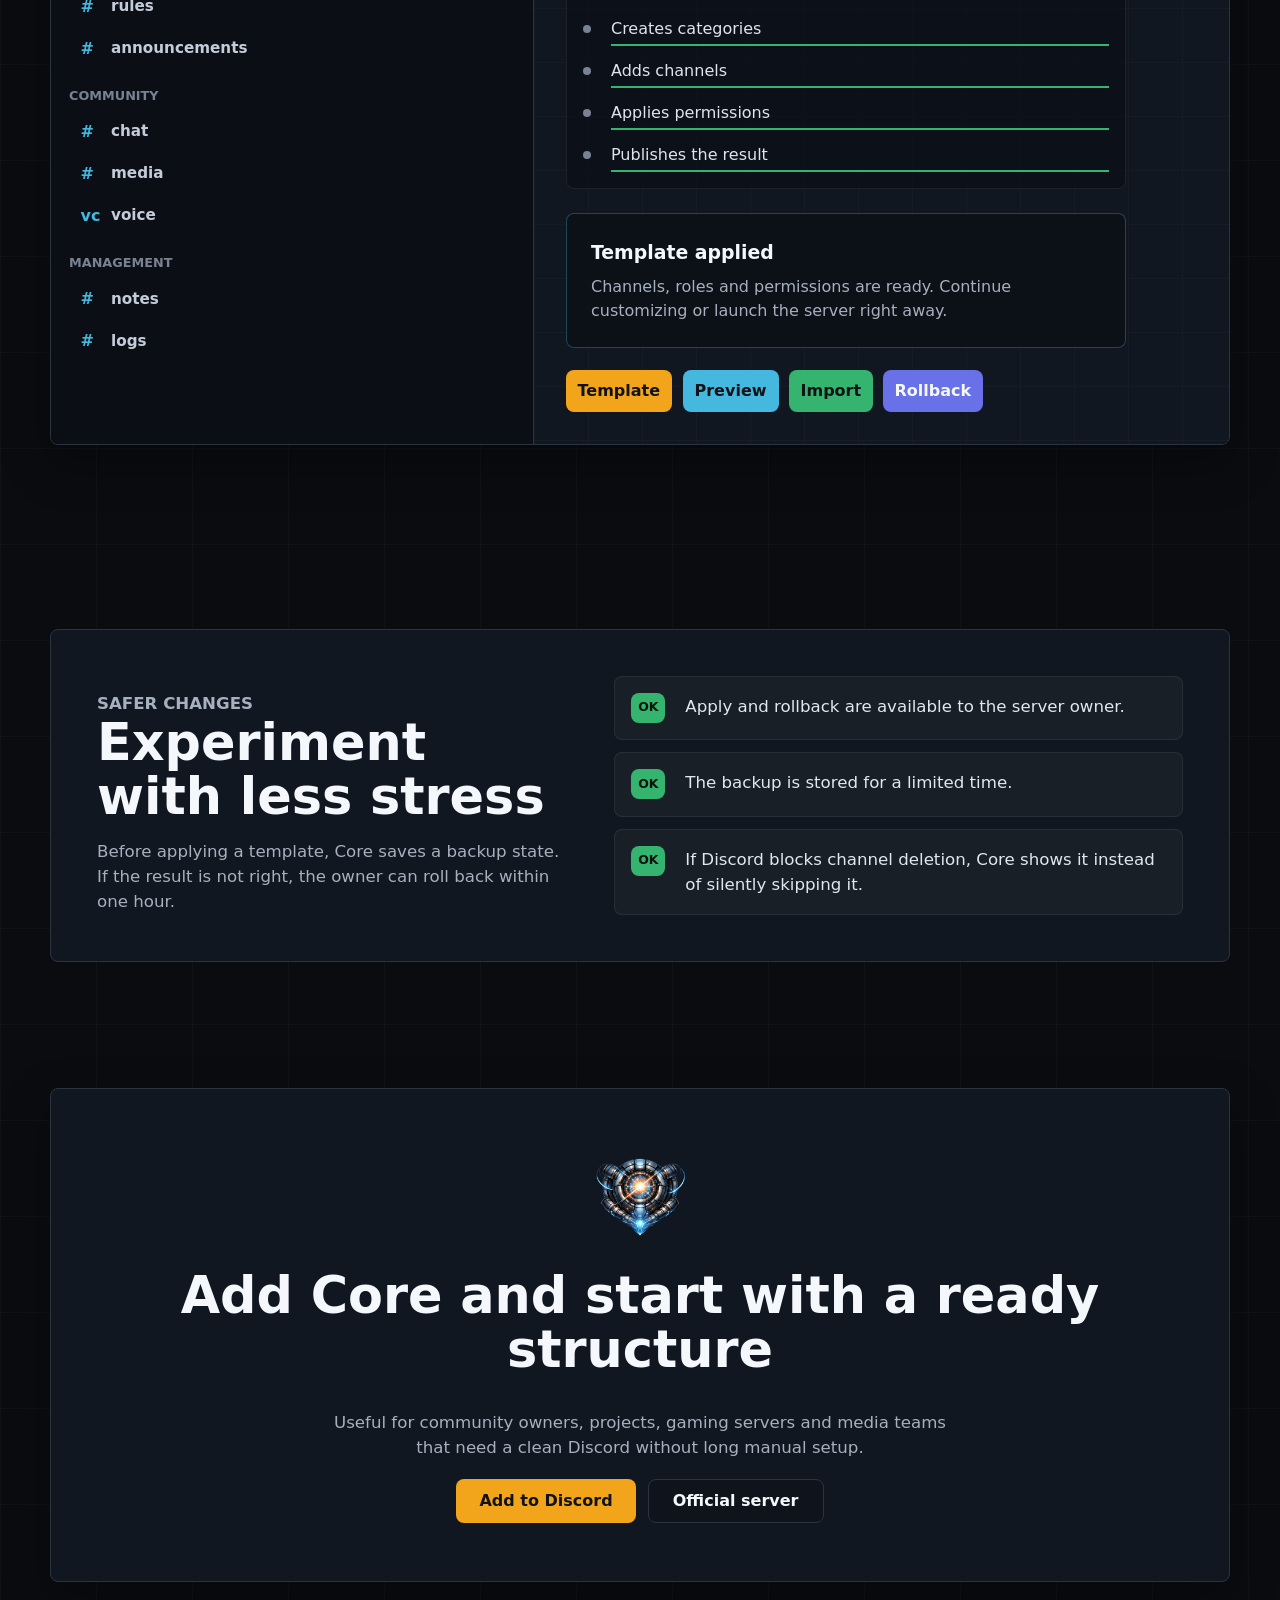
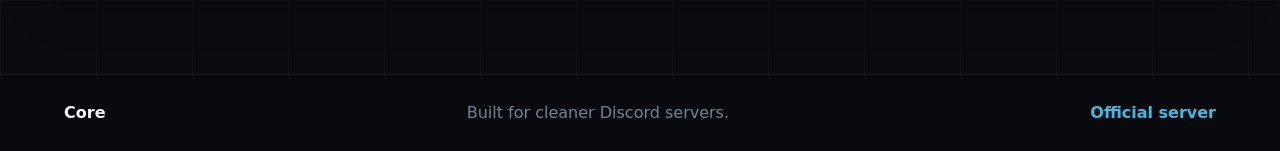
==== commit 84cce482: "Update 1" ====
--- a/index.html
+++ b/index.html
@@ -26,7 +26,6 @@
           <nav class="site-tabs" aria-label="Site pages">
             <a class="is-active" href="#top" data-i18n="nav.home">Главная</a>
             <a href="templates/" data-i18n="nav.templates">Шаблоны</a>
-            <a href="rules/" data-i18n="nav.rules">Правила</a>
             <a href="symbols/" data-i18n="nav.symbols">Символы</a>
             <a href="emoji/" data-i18n="nav.emoji">Emoji</a>
           </nav>
--- a/assets/styles.css
+++ b/assets/styles.css
@@ -1595,6 +1595,245 @@
   object-fit: cover;
 }
 
+.message-editor-root {
+  display: block;
+}
+
+.message-mode-switch,
+.embed-list-toolbar,
+.components-toolbar,
+.component-block-actions {
+  display: flex;
+  flex-wrap: wrap;
+  gap: 8px;
+}
+
+.message-mode-switch button,
+.embed-list-toolbar button,
+.components-toolbar button,
+.component-block-actions button,
+.embed-fields button,
+.rules-field select {
+  min-height: 36px;
+  padding: 0 11px;
+  border: 1px solid var(--line);
+  border-radius: 8px;
+  color: var(--text);
+  background: #111720;
+  font: inherit;
+  font-size: 0.84rem;
+  font-weight: 900;
+  cursor: pointer;
+}
+
+.message-mode-switch button.is-active,
+.embed-tabs button.is-active {
+  color: #071015;
+  border-color: transparent;
+  background: var(--cyan);
+}
+
+.rules-field select {
+  width: 100%;
+  cursor: pointer;
+}
+
+.embed-list-toolbar {
+  align-items: center;
+  justify-content: space-between;
+  padding-top: 4px;
+}
+
+.embed-tabs {
+  display: flex;
+  flex: 1 1 auto;
+  gap: 6px;
+  min-width: 0;
+  overflow-x: auto;
+}
+
+.embed-tabs button {
+  max-width: 180px;
+  overflow: hidden;
+  text-overflow: ellipsis;
+  white-space: nowrap;
+}
+
+.embed-editor,
+.component-block-list,
+.embed-fields {
+  display: grid;
+  gap: 12px;
+}
+
+.embed-field-row,
+.component-block {
+  display: grid;
+  gap: 12px;
+  padding: 12px;
+  border: 1px solid var(--line-soft);
+  border-radius: 8px;
+  background: rgba(255, 255, 255, 0.025);
+}
+
+.component-block-heading {
+  display: flex;
+  align-items: center;
+  justify-content: space-between;
+  gap: 12px;
+}
+
+.component-block-heading strong {
+  color: var(--text);
+}
+
+.editor-muted {
+  margin: 0;
+  color: var(--muted);
+  font-size: 0.9rem;
+}
+
+.rules-preview-fields {
+  display: grid;
+  grid-template-columns: repeat(2, minmax(0, 1fr));
+  gap: 8px;
+}
+
+.rules-preview-fields span {
+  display: grid;
+  gap: 3px;
+  padding: 8px;
+  border-radius: 6px;
+  background: rgba(255, 255, 255, 0.04);
+}
+
+.rules-preview-fields span:not(.is-inline) {
+  grid-column: 1 / -1;
+}
+
+.rules-preview-fields b,
+.rules-preview-fields small {
+  min-width: 0;
+  overflow-wrap: anywhere;
+}
+
+.v2-preview {
+  display: grid;
+  gap: 8px;
+  margin-top: 8px;
+}
+
+.v2-text-display,
+.v2-container,
+.v2-section,
+.v2-file {
+  overflow-wrap: anywhere;
+  border-radius: 8px;
+}
+
+.v2-text-display {
+  padding: 10px 12px;
+  color: #d9e0ea;
+  background: rgba(255, 255, 255, 0.035);
+}
+
+.v2-container {
+  display: grid;
+  gap: 9px;
+  padding: 12px;
+  border-left: 4px solid var(--component-accent, var(--cyan));
+  background: #171d26;
+}
+
+.v2-section {
+  display: grid;
+  grid-template-columns: minmax(0, 1fr) auto;
+  gap: 12px;
+  align-items: start;
+  padding: 10px;
+  border-radius: 8px;
+  background: rgba(255, 255, 255, 0.035);
+}
+
+.v2-section img {
+  width: 72px;
+  height: 72px;
+  border-radius: 8px;
+  object-fit: cover;
+}
+
+.v2-section a,
+.v2-buttons a {
+  display: inline-flex;
+  align-items: center;
+  justify-content: center;
+  min-height: 34px;
+  padding: 0 12px;
+  border-radius: 8px;
+  color: #071015;
+  background: var(--cyan);
+  font-weight: 900;
+}
+
+.v2-gallery {
+  display: grid;
+  grid-template-columns: repeat(auto-fit, minmax(110px, 1fr));
+  gap: 8px;
+}
+
+.v2-gallery figure {
+  margin: 0;
+  overflow: hidden;
+  border-radius: 8px;
+  background: rgba(255, 255, 255, 0.04);
+}
+
+.v2-gallery img {
+  width: 100%;
+  aspect-ratio: 16 / 9;
+  object-fit: cover;
+}
+
+.v2-gallery figcaption {
+  padding: 7px 8px;
+  color: var(--muted);
+  font-size: 0.78rem;
+}
+
+.v2-separator {
+  display: grid;
+  align-items: center;
+  min-height: 12px;
+}
+
+.v2-separator.is-large {
+  min-height: 24px;
+}
+
+.v2-separator i {
+  display: block;
+  height: 1px;
+  background: var(--line-soft);
+}
+
+.v2-buttons {
+  display: flex;
+  flex-wrap: wrap;
+  gap: 8px;
+}
+
+.v2-file {
+  padding: 10px 12px;
+  color: var(--muted);
+  background: rgba(255, 255, 255, 0.04);
+}
+
+.template-rule-editor-shell {
+  min-height: 0;
+  overflow: auto;
+  padding: 14px;
+}
+
 .template-gallery-toolbar {
   display: flex;
   align-items: center;
@@ -1810,7 +2049,12 @@
   display: none;
 }
 
-.template-modal-body.is-tab-preview .template-modal-summary-wrap {
+.template-modal-body.is-tab-editor .template-modal-summary {
+  display: none;
+}
+
+.template-modal-body.is-tab-preview .template-modal-summary-wrap,
+.template-modal-body.is-tab-editor .template-modal-summary-wrap {
   grid-template-rows: minmax(0, 1fr);
 }
 
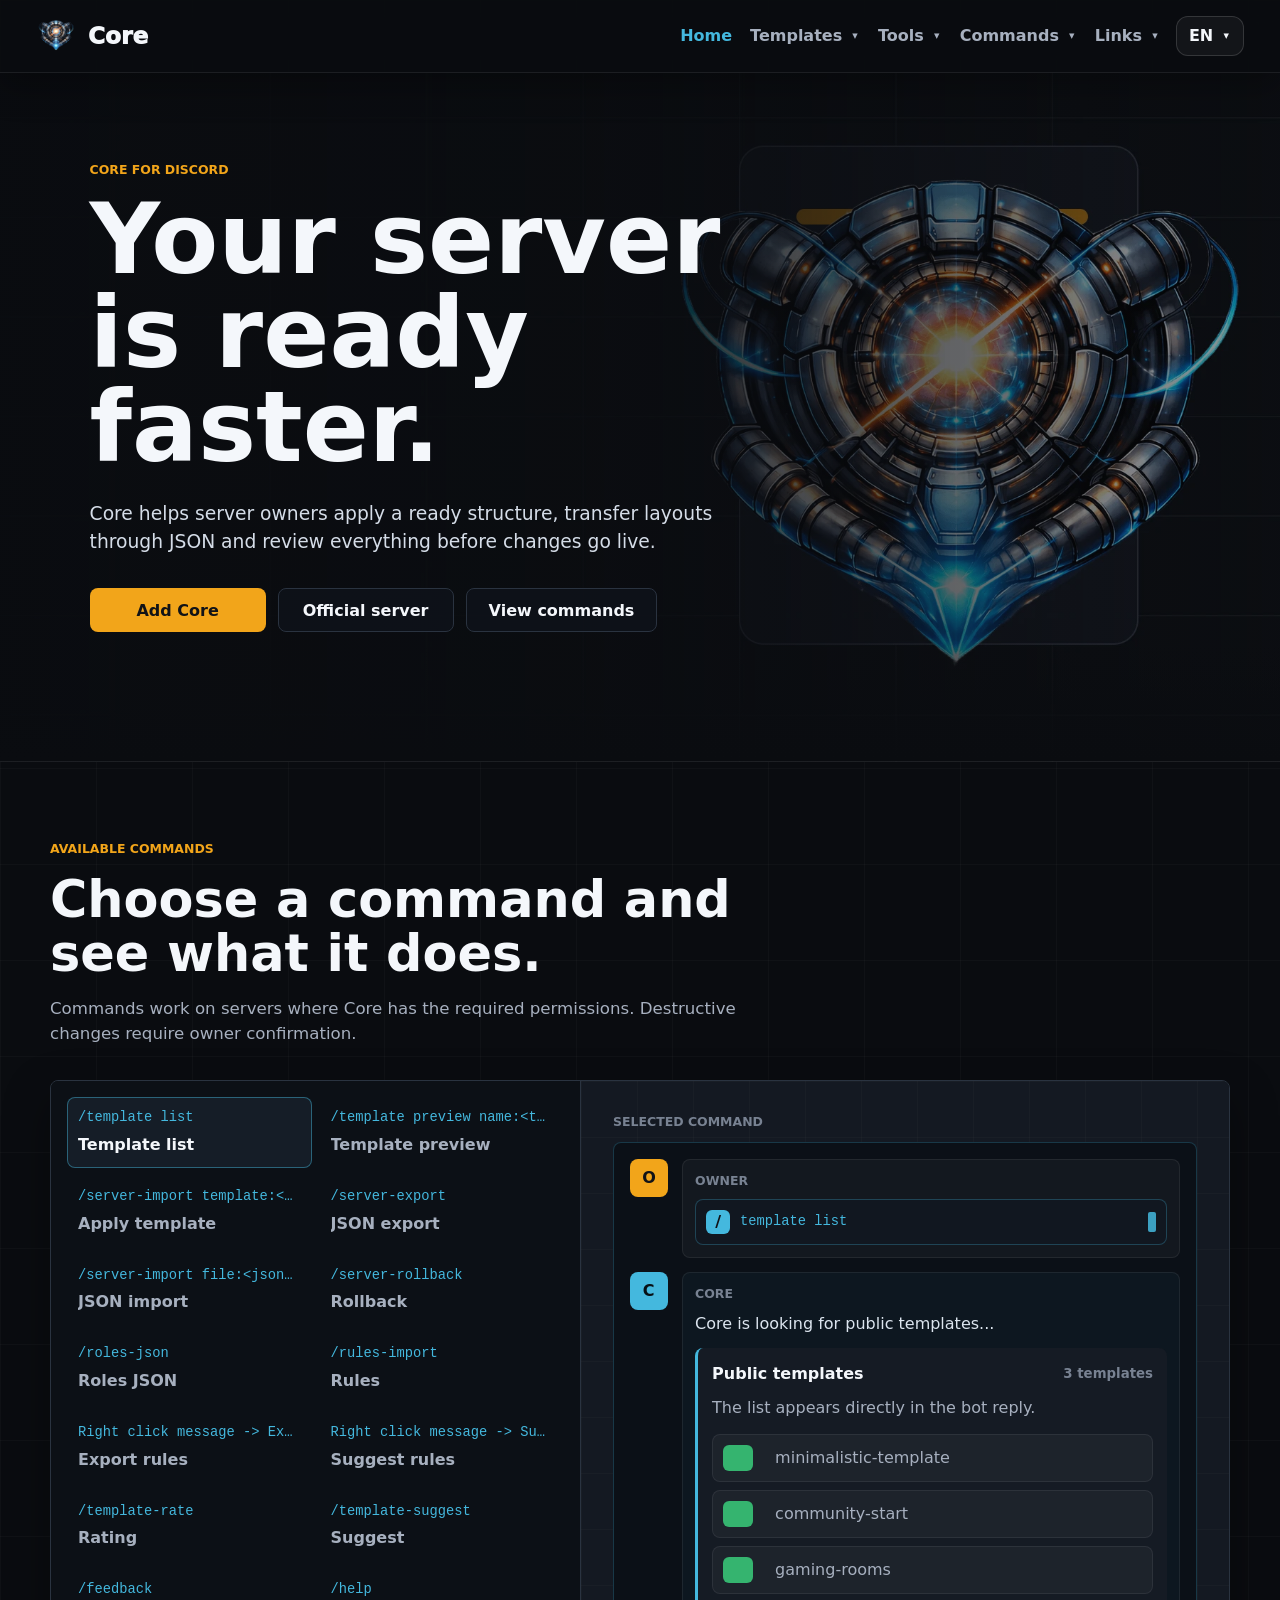
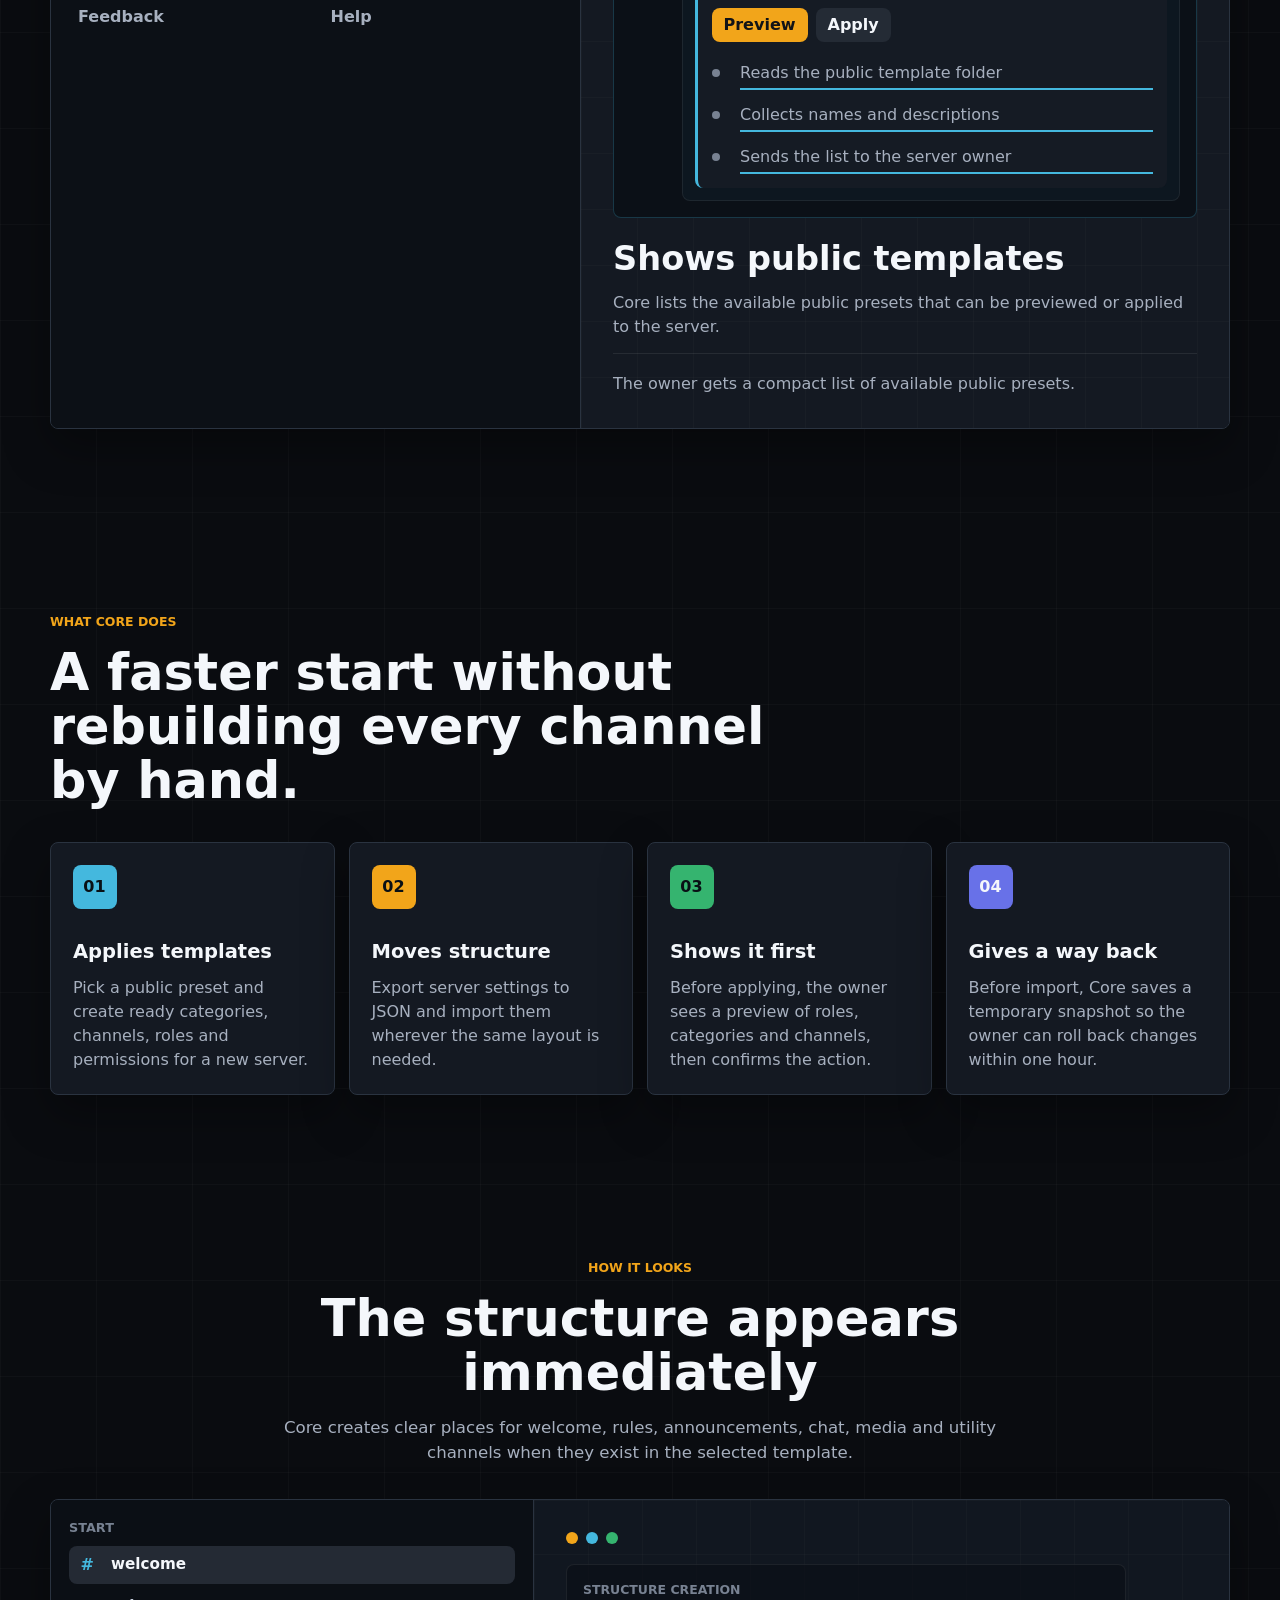
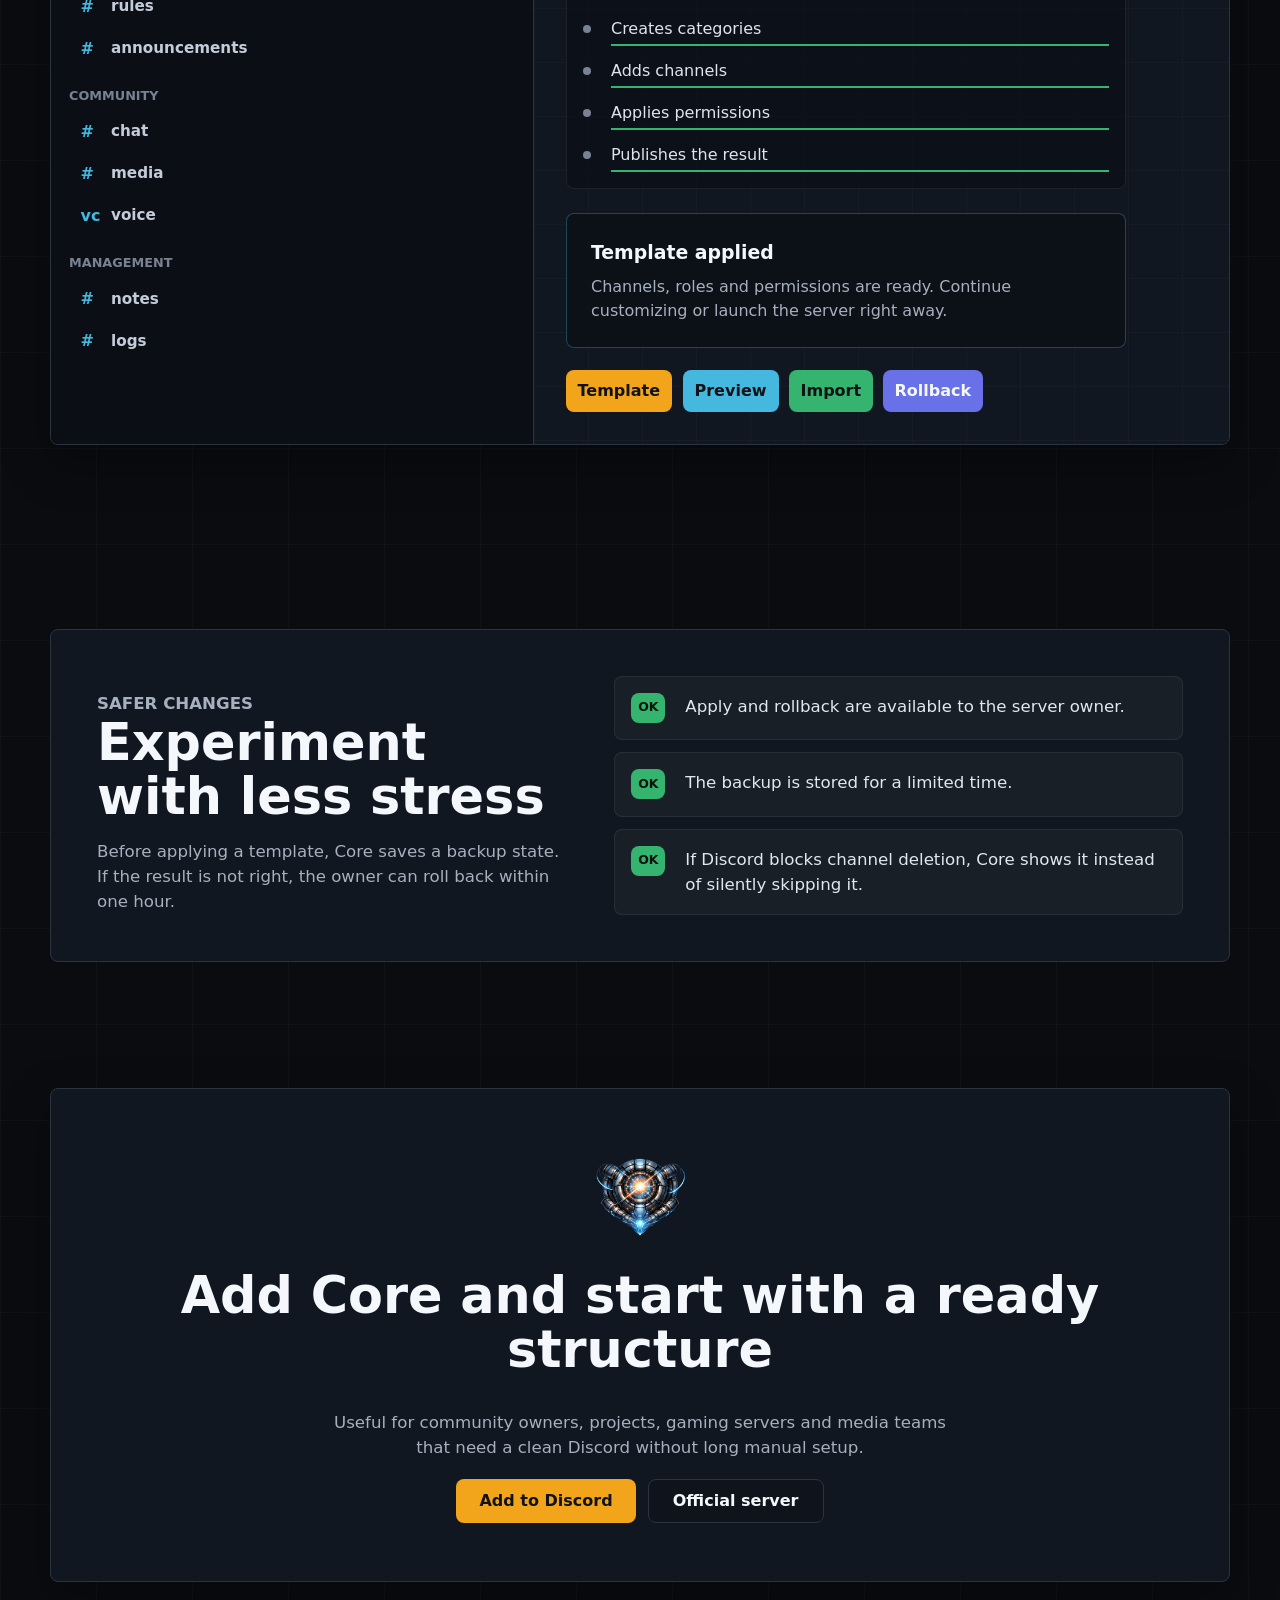
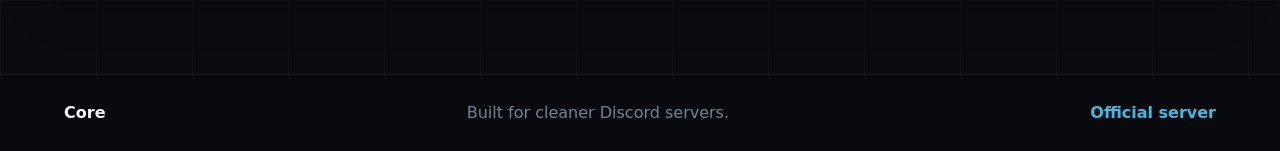
==== commit f205c1ba: "Update 1" ====
--- a/index.html
+++ b/index.html
@@ -14,33 +14,88 @@
     <link rel="stylesheet" href="assets/styles.css">
   </head>
   <body>
-    <header class="site-header">
-      <a class="brand" href="#top" aria-label="Core">
-        <img src="assets/core-mark.png" alt="" width="36" height="36">
-        <span>Core</span>
-      </a>
-
-      <div class="header-navs">
-        <div class="nav-group">
-          <span data-i18n="nav.siteLabel">Страницы</span>
-          <nav class="site-tabs" aria-label="Site pages">
-            <a class="is-active" href="#top" data-i18n="nav.home">Главная</a>
-            <a href="templates/" data-i18n="nav.templates">Шаблоны</a>
-            <a href="symbols/" data-i18n="nav.symbols">Символы</a>
-            <a href="emoji/" data-i18n="nav.emoji">Emoji</a>
-          </nav>
-        </div>
-      </div>
-
-      <div class="header-actions">
-        <div class="language-switcher" role="group" aria-label="Language">
-          <button type="button" class="language-button is-active" data-lang="ru" aria-pressed="true">RU</button>
-          <button type="button" class="language-button" data-lang="en" aria-pressed="false">EN</button>
-          <button type="button" class="language-button" data-lang="ua" aria-pressed="false">UA</button>
-          <button type="button" class="language-button" data-lang="de" aria-pressed="false">DE</button>
-        </div>
-        <a class="header-server" data-i18n="nav.server" data-official-server-url href="https://discord.gg/FjfZkHEuyv">Сервер</a>
-        <a class="header-invite" data-i18n="nav.add" href="https://discord.com/oauth2/authorize?client_id=1499785495264104688&permissions=8&integration_type=0&scope=bot+applications.commands">Добавить</a>
+    <header class="navbar">
+      <div class="navbar-container">
+        <a class="logo-section" href="#top" aria-label="Core">
+          <img src="assets/core-mark.png" alt="" class="navbar-avatar" width="40" height="40">
+          <span class="logo">Core</span>
+        </a>
+
+        <button class="menu-toggle" type="button" data-menu-toggle aria-label="Open navigation" aria-controls="core-nav-menu" aria-expanded="false">
+          <span></span>
+          <span></span>
+          <span></span>
+        </button>
+
+        <ul class="nav-menu" id="core-nav-menu" data-nav-menu>
+          <li class="menu-back-item">
+            <button class="menu-back-btn" type="button" data-menu-close>
+              <span aria-hidden="true">←</span>
+              <span data-i18n="nav.back">Назад</span>
+            </button>
+          </li>
+          <li class="nav-item">
+            <a class="nav-link is-active" href="#top" data-i18n="nav.home">Главная</a>
+          </li>
+          <li class="nav-item has-dropdown">
+            <button class="dropdown-toggle" type="button" aria-expanded="false">
+              <span data-i18n="nav.templates">Шаблоны</span>
+              <span class="dropdown-arrow" aria-hidden="true">▾</span>
+            </button>
+            <ul class="dropdown-menu">
+              <li><a class="dropdown-link" href="templates/" data-i18n="nav.catalog">Каталог</a></li>
+              <li><a class="dropdown-link" href="templates/" data-i18n="templates.groupServers">Серверные шаблоны</a></li>
+              <li><a class="dropdown-link" href="templates/" data-i18n="templates.groupRoles">Ролевые шаблоны</a></li>
+              <li><a class="dropdown-link" href="templates/" data-i18n="templates.groupRules">Шаблоны правил</a></li>
+            </ul>
+          </li>
+          <li class="nav-item has-dropdown">
+            <button class="dropdown-toggle" type="button" aria-expanded="false">
+              <span data-i18n="nav.tools">Инструменты</span>
+              <span class="dropdown-arrow" aria-hidden="true">▾</span>
+            </button>
+            <ul class="dropdown-menu">
+              <li><a class="dropdown-link" href="symbols/" data-i18n="nav.symbols">Символы</a></li>
+              <li><a class="dropdown-link" href="emoji/" data-i18n="nav.emoji">Emoji</a></li>
+              <li><a class="dropdown-link" href="webhooks/" data-i18n="nav.webhooks">Вебхуки</a></li>
+            </ul>
+          </li>
+          <li class="nav-item has-dropdown">
+            <button class="dropdown-toggle" type="button" aria-expanded="false">
+              <span data-i18n="nav.commands">Команды</span>
+              <span class="dropdown-arrow" aria-hidden="true">▾</span>
+            </button>
+            <ul class="dropdown-menu">
+              <li><a class="dropdown-link" href="commands/" data-i18n="nav.help">Справка</a></li>
+              <li><a class="dropdown-link" href="#commands" data-i18n="nav.commands">Команды</a></li>
+              <li><a class="dropdown-link" href="#benefits" data-i18n="nav.benefits">Возможности</a></li>
+              <li><a class="dropdown-link" href="#preview" data-i18n="nav.preview">Превью</a></li>
+              <li><a class="dropdown-link" href="#safety" data-i18n="nav.safety">Откат</a></li>
+            </ul>
+          </li>
+          <li class="nav-item has-dropdown">
+            <button class="dropdown-toggle" type="button" aria-expanded="false">
+              <span data-i18n="nav.links">Ссылки</span>
+              <span class="dropdown-arrow" aria-hidden="true">▾</span>
+            </button>
+            <ul class="dropdown-menu dropdown-menu-right">
+              <li><a class="dropdown-link" data-i18n="nav.server" data-official-server-url href="https://discord.gg/FjfZkHEuyv">Сервер</a></li>
+              <li><a class="dropdown-link dropdown-link-accent" data-i18n="nav.add" href="https://discord.com/oauth2/authorize?client_id=1499785495264104688&permissions=8&integration_type=0&scope=bot+applications.commands">Добавить</a></li>
+            </ul>
+          </li>
+          <li class="nav-item has-dropdown language-selector">
+            <button class="dropdown-toggle lang-toggle" type="button" aria-expanded="false">
+              <span data-active-language>RU</span>
+              <span class="dropdown-arrow" aria-hidden="true">▾</span>
+            </button>
+            <ul class="dropdown-menu dropdown-menu-right language-menu" role="group" aria-label="Language">
+              <li><button type="button" class="language-button is-active" data-lang="ru" aria-pressed="true">RU</button></li>
+              <li><button type="button" class="language-button" data-lang="en" aria-pressed="false">EN</button></li>
+              <li><button type="button" class="language-button" data-lang="ua" aria-pressed="false">UA</button></li>
+              <li><button type="button" class="language-button" data-lang="de" aria-pressed="false">DE</button></li>
+            </ul>
+          </li>
+        </ul>
       </div>
     </header>
 
@@ -76,7 +131,7 @@
               <span>Превью шаблона</span>
             </button>
             <button type="button" class="command-button" data-command="templateSend" role="tab" aria-selected="false" aria-controls="command-detail">
-              <code>/template send</code>
+              <code>/server-import template</code>
               <span>Применить шаблон</span>
             </button>
             <button type="button" class="command-button" data-command="serverExport" role="tab" aria-selected="false" aria-controls="command-detail">
--- a/assets/styles.css
+++ b/assets/styles.css
@@ -14,6 +14,7 @@
   --cyan: #44b8de;
   --green: #35b46f;
   --shadow: 0 18px 46px rgba(0, 0, 0, 0.34);
+  --core-nav-height: 72px;
 }
 
 * {
@@ -22,6 +23,7 @@
 
 html {
   scroll-behavior: smooth;
+  scroll-padding-top: calc(var(--core-nav-height) + 18px);
 }
 
 body {
@@ -37,6 +39,7 @@
   line-height: 1.5;
   letter-spacing: 0;
   overflow-x: hidden;
+  padding-top: var(--core-nav-height);
 }
 
 body.is-ready .hero-content {
@@ -245,6 +248,451 @@
   background: rgba(16, 20, 27, 0.74);
 }
 
+.navbar {
+  position: fixed;
+  top: 0;
+  left: 0;
+  right: 0;
+  z-index: 1000;
+  min-height: var(--core-nav-height);
+  border-bottom: 1px solid rgba(255, 255, 255, 0.08);
+  background: rgba(10, 12, 16, 0.92);
+  box-shadow: 0 14px 34px rgba(0, 0, 0, 0.28);
+  backdrop-filter: blur(14px);
+}
+
+.navbar.is-scrolled {
+  background: rgba(8, 10, 14, 0.98);
+  border-color: rgba(68, 184, 222, 0.22);
+}
+
+.navbar-container {
+  width: min(100%, 1380px);
+  min-height: var(--core-nav-height);
+  margin: 0 auto;
+  padding: 0 clamp(14px, 3vw, 36px);
+  display: flex;
+  align-items: center;
+  justify-content: space-between;
+  gap: 24px;
+}
+
+.logo-section {
+  display: inline-flex;
+  align-items: center;
+  gap: 12px;
+  min-width: max-content;
+}
+
+.navbar-avatar {
+  width: 40px;
+  height: 40px;
+  border-radius: 12px;
+  object-fit: contain;
+}
+
+.logo {
+  color: var(--text);
+  font-size: 1.45rem;
+  font-weight: 950;
+  line-height: 1;
+}
+
+.menu-toggle {
+  display: none;
+  width: 44px;
+  height: 44px;
+  padding: 0;
+  border: 1px solid rgba(255, 255, 255, 0.14);
+  border-radius: 12px;
+  color: var(--text);
+  background: rgba(255, 255, 255, 0.045);
+  cursor: pointer;
+  flex-direction: column;
+  align-items: center;
+  justify-content: center;
+  gap: 5px;
+}
+
+.menu-toggle span {
+  display: block;
+  width: 22px;
+  height: 2px;
+  border-radius: 999px;
+  background: currentColor;
+  transition: transform 180ms ease, opacity 180ms ease;
+}
+
+.menu-toggle.is-active span:nth-child(1) {
+  transform: translateY(7px) rotate(45deg);
+}
+
+.menu-toggle.is-active span:nth-child(2) {
+  opacity: 0;
+}
+
+.menu-toggle.is-active span:nth-child(3) {
+  transform: translateY(-7px) rotate(-45deg);
+}
+
+.nav-menu,
+.dropdown-menu {
+  margin: 0;
+  padding: 0;
+  list-style: none;
+}
+
+.nav-menu {
+  display: flex;
+  align-items: center;
+  justify-content: flex-end;
+  gap: clamp(10px, 1.1vw, 18px);
+  min-width: 0;
+  flex: 1 1 auto;
+}
+
+.nav-item {
+  position: relative;
+}
+
+.nav-link,
+.dropdown-toggle,
+.dropdown-link,
+.menu-back-btn {
+  color: var(--text);
+  text-decoration: none;
+  font: inherit;
+}
+
+.nav-link,
+.dropdown-toggle {
+  display: inline-flex;
+  align-items: center;
+  justify-content: center;
+  gap: 8px;
+  min-height: 42px;
+  padding: 0 2px;
+  border: 0;
+  color: var(--muted);
+  background: transparent;
+  cursor: pointer;
+  font-weight: 850;
+  white-space: nowrap;
+  transition: color 170ms ease;
+}
+
+.nav-link:hover,
+.dropdown-toggle:hover,
+.nav-link.is-active,
+.dropdown-toggle.is-active,
+.nav-item.is-open > .dropdown-toggle {
+  color: var(--cyan);
+}
+
+.dropdown-arrow {
+  display: inline-flex;
+  align-items: center;
+  justify-content: center;
+  min-width: 0.9em;
+  font-size: 0.68rem;
+  line-height: 1;
+  transition: transform 170ms ease;
+}
+
+.nav-item.is-open > .dropdown-toggle .dropdown-arrow,
+.nav-item:hover > .dropdown-toggle .dropdown-arrow {
+  transform: rotate(180deg);
+}
+
+.dropdown-menu {
+  position: absolute;
+  top: calc(100% + 12px);
+  left: 0;
+  min-width: 230px;
+  padding: 8px 0;
+  border: 1px solid rgba(255, 255, 255, 0.1);
+  border-radius: 16px;
+  background: rgba(13, 17, 23, 0.985);
+  box-shadow: 0 18px 44px rgba(0, 0, 0, 0.34);
+  opacity: 0;
+  visibility: hidden;
+  pointer-events: none;
+  transform: translateY(8px);
+  transition: opacity 170ms ease, transform 170ms ease, visibility 0s linear 170ms;
+}
+
+.dropdown-menu-right {
+  left: auto;
+  right: 0;
+}
+
+.nav-item:hover > .dropdown-menu,
+.nav-item:focus-within > .dropdown-menu,
+.nav-item.is-open > .dropdown-menu {
+  opacity: 1;
+  visibility: visible;
+  pointer-events: auto;
+  transform: translateY(0);
+  transition-delay: 0s;
+}
+
+.dropdown-menu::before {
+  content: "";
+  position: absolute;
+  left: 0;
+  right: 0;
+  top: -12px;
+  height: 12px;
+}
+
+.dropdown-link,
+.language-menu .language-button {
+  display: flex;
+  align-items: center;
+  justify-content: space-between;
+  width: 100%;
+  min-height: 40px;
+  padding: 9px 16px;
+  border: 0;
+  color: var(--text);
+  background: transparent;
+  text-align: left;
+  white-space: nowrap;
+  cursor: pointer;
+  font-weight: 780;
+  transition: color 150ms ease, background 150ms ease;
+}
+
+.dropdown-link:hover,
+.dropdown-link.is-active,
+.language-menu .language-button:hover,
+.language-menu .language-button.is-active {
+  color: var(--cyan);
+  background: rgba(68, 184, 222, 0.12);
+}
+
+.dropdown-link-accent {
+  color: #061015;
+  background: rgba(68, 184, 222, 0.9);
+}
+
+.dropdown-link-accent:hover {
+  color: #061015;
+  background: var(--cyan);
+}
+
+.language-selector {
+  flex: 0 0 auto;
+}
+
+.lang-toggle {
+  min-width: 64px;
+  min-height: 40px;
+  padding: 0 12px;
+  border: 1px solid rgba(255, 255, 255, 0.14);
+  border-radius: 12px;
+  color: var(--text);
+  background: rgba(255, 255, 255, 0.045);
+}
+
+.language-menu {
+  min-width: 92px;
+}
+
+.menu-back-item {
+  display: none;
+}
+
+@media (max-width: 1120px) and (min-width: 769px) {
+  .navbar-container {
+    gap: 16px;
+    padding: 0 16px;
+  }
+
+  .nav-menu {
+    gap: 10px;
+  }
+
+  .logo {
+    font-size: 1.25rem;
+  }
+
+  .nav-link,
+  .dropdown-toggle {
+    font-size: 0.92rem;
+  }
+}
+
+@media (max-width: 768px) {
+  :root {
+    --core-nav-height: 64px;
+  }
+
+  body.menu-open {
+    overflow: hidden;
+  }
+
+  .navbar {
+    backdrop-filter: blur(12px);
+  }
+
+  .navbar-container {
+    min-height: var(--core-nav-height);
+    padding: 0 14px;
+  }
+
+  .navbar-avatar {
+    width: 34px;
+    height: 34px;
+    border-radius: 10px;
+  }
+
+  .logo {
+    font-size: 1.14rem;
+  }
+
+  .menu-toggle {
+    display: inline-flex;
+  }
+
+  .nav-menu {
+    position: fixed;
+    top: 0;
+    right: 0;
+    z-index: 1001;
+    width: min(88vw, 380px);
+    height: 100dvh;
+    max-height: 100dvh;
+    display: flex;
+    flex-direction: column;
+    align-items: stretch;
+    justify-content: flex-start;
+    gap: 0;
+    padding: calc(var(--core-nav-height) + 14px) 0 22px;
+    border-left: 1px solid rgba(255, 255, 255, 0.08);
+    background: rgba(9, 12, 17, 0.985);
+    box-shadow: -20px 0 42px rgba(0, 0, 0, 0.38);
+    overflow-y: auto;
+    overscroll-behavior: contain;
+    opacity: 0;
+    pointer-events: none;
+    transform: translateX(100%);
+    transition: transform 300ms cubic-bezier(0.22, 1, 0.36, 1), opacity 220ms ease;
+  }
+
+  .nav-menu.is-active {
+    opacity: 1;
+    pointer-events: auto;
+    transform: translateX(0);
+  }
+
+  .nav-menu > li {
+    width: 100%;
+    border-bottom: 1px solid rgba(255, 255, 255, 0.065);
+  }
+
+  .menu-back-item {
+    display: block;
+    padding: 0 14px 12px;
+    border-bottom: 0;
+  }
+
+  .menu-back-btn {
+    display: inline-flex;
+    align-items: center;
+    gap: 9px;
+    width: 100%;
+    min-height: 42px;
+    padding: 0 14px;
+    border: 1px solid rgba(255, 255, 255, 0.14);
+    border-radius: 12px;
+    background: rgba(255, 255, 255, 0.045);
+    cursor: pointer;
+  }
+
+  .nav-link,
+  .dropdown-toggle {
+    width: 100%;
+    min-height: 52px;
+    justify-content: space-between;
+    padding: 0 18px;
+    text-align: left;
+    white-space: normal;
+  }
+
+  .dropdown-menu,
+  .dropdown-menu-right {
+    position: static;
+    min-width: 0;
+    padding: 0 0 10px;
+    border: 0;
+    border-radius: 0;
+    background: transparent;
+    box-shadow: none;
+    opacity: 1;
+    visibility: visible;
+    pointer-events: auto;
+    transform: none;
+    display: none;
+    transition: none;
+  }
+
+  .dropdown-menu::before {
+    content: none;
+  }
+
+  .nav-item.is-open > .dropdown-menu {
+    display: block;
+    animation: navDropdownIn 180ms ease both;
+  }
+
+  .dropdown-link,
+  .language-menu .language-button {
+    min-height: 44px;
+    padding: 10px 18px 10px 34px;
+    white-space: normal;
+  }
+
+  .language-selector {
+    padding-bottom: 12px;
+  }
+
+  .lang-toggle {
+    border: 0;
+    border-radius: 0;
+    background: transparent;
+  }
+}
+
+@media (max-width: 480px) {
+  :root {
+    --core-nav-height: 58px;
+  }
+
+  .navbar-container {
+    padding: 0 10px;
+  }
+
+  .navbar-avatar {
+    width: 30px;
+    height: 30px;
+  }
+
+  .logo {
+    font-size: 1rem;
+  }
+
+  .menu-toggle {
+    width: 40px;
+    height: 40px;
+    border-radius: 10px;
+  }
+
+  .nav-menu {
+    width: min(92vw, 330px);
+  }
+}
+
 .hero {
   position: relative;
   min-height: 690px;
@@ -1265,6 +1713,973 @@
   transform: translate(-50%, 0);
 }
 
+.core-input,
+.core-textarea {
+  width: 100%;
+  border: 1px solid var(--line);
+  border-radius: 8px;
+  color: var(--text);
+  background: rgba(8, 11, 16, 0.92);
+  outline: none;
+  transition: border-color 170ms ease, box-shadow 170ms ease, background 170ms ease;
+}
+
+.core-input {
+  min-height: 46px;
+  padding: 0 13px;
+}
+
+.core-textarea {
+  min-height: 104px;
+  padding: 12px 13px;
+  resize: vertical;
+}
+
+.core-input:focus,
+.core-textarea:focus {
+  border-color: rgba(68, 184, 222, 0.72);
+  background: #0b1017;
+  box-shadow: 0 0 0 3px rgba(68, 184, 222, 0.12);
+}
+
+.field,
+.toggle-field {
+  display: grid;
+  gap: 8px;
+  min-width: 0;
+}
+
+.field > span,
+.toggle-field span,
+.editor-block-heading span,
+.command-help-search span,
+.command-doc-grid span {
+  color: var(--muted-2);
+  font-size: 0.76rem;
+  font-weight: 900;
+  letter-spacing: 0;
+  text-transform: uppercase;
+}
+
+.field small {
+  justify-self: end;
+  color: var(--muted-2);
+  font-size: 0.76rem;
+}
+
+.field-grid {
+  display: grid;
+  grid-template-columns: repeat(2, minmax(0, 1fr));
+  gap: 12px;
+}
+
+.webhook-section,
+.command-help-section {
+  padding-top: 8px;
+  padding-bottom: 88px;
+}
+
+.webhook-workspace {
+  display: grid;
+  grid-template-columns: minmax(360px, 0.92fr) minmax(380px, 1.08fr);
+  gap: 18px;
+  align-items: start;
+}
+
+.webhook-editor,
+.webhook-preview-panel,
+.command-help-shell {
+  border: 1px solid var(--line);
+  border-radius: 8px;
+  background: #0d1117;
+  box-shadow: var(--shadow);
+}
+
+.webhook-editor {
+  display: grid;
+  gap: 14px;
+  padding: 16px;
+}
+
+.editor-block {
+  display: grid;
+  gap: 14px;
+  padding: 16px;
+  border: 1px solid rgba(255, 255, 255, 0.07);
+  border-radius: 8px;
+  background: rgba(255, 255, 255, 0.025);
+}
+
+.editor-block-main {
+  background:
+    linear-gradient(140deg, rgba(68, 184, 222, 0.1), transparent 38%),
+    rgba(255, 255, 255, 0.028);
+}
+
+.editor-block-heading,
+.embed-editor-head,
+.embed-fields-head {
+  display: flex;
+  align-items: center;
+  justify-content: space-between;
+  gap: 12px;
+}
+
+.editor-block-heading strong {
+  color: var(--text);
+  font-size: 1.02rem;
+}
+
+.embed-list,
+.link-button-list,
+.embed-fields {
+  display: grid;
+  gap: 12px;
+}
+
+.embed-editor,
+.link-button-editor {
+  display: grid;
+  gap: 12px;
+  padding: 14px;
+  border: 1px solid rgba(255, 255, 255, 0.07);
+  border-radius: 8px;
+  background: rgba(10, 14, 20, 0.72);
+}
+
+.embed-editor-head strong,
+.embed-fields-head strong {
+  overflow: hidden;
+  text-overflow: ellipsis;
+  white-space: nowrap;
+}
+
+.editor-mini-action,
+.editor-action {
+  min-height: 36px;
+  border: 1px solid rgba(255, 255, 255, 0.12);
+  border-radius: 8px;
+  color: var(--text);
+  background: rgba(255, 255, 255, 0.045);
+  cursor: pointer;
+  font-weight: 850;
+  transition: border-color 160ms ease, color 160ms ease, background 160ms ease, transform 160ms ease;
+}
+
+.editor-mini-action {
+  padding: 0 10px;
+  font-size: 0.82rem;
+}
+
+.editor-action {
+  width: 100%;
+  padding: 0 14px;
+}
+
+.editor-mini-action:hover,
+.editor-action:hover {
+  color: var(--cyan);
+  border-color: rgba(68, 184, 222, 0.48);
+  background: rgba(68, 184, 222, 0.08);
+}
+
+.editor-action:disabled,
+.editor-mini-action:disabled {
+  opacity: 0.5;
+  cursor: not-allowed;
+  transform: none;
+}
+
+.color-input {
+  padding: 5px;
+}
+
+.embed-field-editor {
+  display: grid;
+  grid-template-columns: minmax(0, 0.8fr) minmax(0, 1.1fr) auto auto;
+  gap: 10px;
+  align-items: end;
+  padding: 12px;
+  border: 1px solid rgba(255, 255, 255, 0.055);
+  border-radius: 8px;
+  background: rgba(255, 255, 255, 0.02);
+}
+
+.toggle-field {
+  align-content: center;
+  grid-template-columns: auto auto;
+  align-items: center;
+  min-height: 46px;
+}
+
+.toggle-field input {
+  width: 18px;
+  height: 18px;
+  accent-color: var(--cyan);
+}
+
+.webhook-actions {
+  display: flex;
+  flex-wrap: wrap;
+  gap: 10px;
+}
+
+.webhook-actions .button {
+  min-width: 150px;
+  cursor: pointer;
+}
+
+.webhook-status {
+  min-height: 24px;
+  margin: 0;
+  color: var(--muted);
+}
+
+.webhook-status[data-tone="error"] {
+  color: #ff8d7d;
+}
+
+.webhook-status[data-tone="success"] {
+  color: #76e0a4;
+}
+
+.webhook-status[data-tone="progress"] {
+  color: var(--cyan);
+}
+
+.webhook-preview-panel {
+  position: sticky;
+  top: calc(var(--core-nav-height) + 18px);
+  display: grid;
+  gap: 14px;
+  padding: 16px;
+}
+
+.discord-webhook-preview,
+.payload-card,
+.discord-command-window,
+.command-doc-card {
+  border: 1px solid rgba(255, 255, 255, 0.08);
+  border-radius: 8px;
+  background: #111720;
+}
+
+.discord-preview-top {
+  display: flex;
+  align-items: center;
+  gap: 10px;
+  min-height: 46px;
+  padding: 0 16px;
+  border-bottom: 1px solid rgba(255, 255, 255, 0.08);
+  color: #dfe7f2;
+}
+
+.discord-preview-top span {
+  color: var(--muted-2);
+  font-size: 1.25rem;
+  font-weight: 900;
+}
+
+.discord-message-preview {
+  display: grid;
+  grid-template-columns: 42px minmax(0, 1fr);
+  gap: 12px;
+  min-height: 290px;
+  padding: 18px;
+  background: #10151d;
+}
+
+.discord-message-avatar {
+  display: inline-flex;
+  align-items: center;
+  justify-content: center;
+  width: 40px;
+  height: 40px;
+  overflow: hidden;
+  border-radius: 50%;
+  color: #071015;
+  background: var(--cyan);
+  font-weight: 950;
+}
+
+.discord-message-avatar img {
+  width: 100%;
+  height: 100%;
+  object-fit: cover;
+}
+
+.discord-message-main {
+  min-width: 0;
+}
+
+.discord-message-head {
+  display: flex;
+  align-items: center;
+  gap: 8px;
+  margin-bottom: 4px;
+}
+
+.discord-message-head strong {
+  overflow: hidden;
+  text-overflow: ellipsis;
+  white-space: nowrap;
+}
+
+.discord-message-head span {
+  padding: 1px 4px;
+  border-radius: 3px;
+  color: #071015;
+  background: var(--cyan);
+  font-size: 0.62rem;
+  font-weight: 950;
+}
+
+.discord-message-head time {
+  color: var(--muted-2);
+  font-size: 0.75rem;
+}
+
+.discord-message-content {
+  color: #d9e2ee;
+  overflow-wrap: anywhere;
+}
+
+.discord-message-content p,
+.embed-description p,
+.embed-field-preview-list p {
+  margin: 0 0 6px;
+}
+
+.discord-message-content h2,
+.embed-description h2 {
+  margin: 3px 0 8px;
+  font-size: 1.28rem;
+  line-height: 1.18;
+}
+
+.discord-message-content h3,
+.embed-description h3,
+.discord-message-content h4,
+.embed-description h4 {
+  margin: 3px 0 8px;
+  font-size: 1.05rem;
+  line-height: 1.2;
+}
+
+.discord-message-content code,
+.embed-description code,
+.embed-field-preview-list code,
+.help-input-line code,
+.command-help-item code,
+.command-doc-grid code {
+  padding: 2px 5px;
+  border-radius: 5px;
+  color: #dff6ff;
+  background: rgba(0, 0, 0, 0.28);
+  font-family: "SFMono-Regular", Consolas, "Liberation Mono", monospace;
+}
+
+.discord-message-content a,
+.embed-description a,
+.discord-embed-preview h3 a {
+  color: #7bd3ff;
+  text-decoration: underline;
+  text-underline-offset: 2px;
+}
+
+.discord-bullet {
+  position: relative;
+  padding-left: 16px;
+}
+
+.discord-bullet::before {
+  content: "•";
+  position: absolute;
+  left: 3px;
+  color: var(--muted);
+}
+
+.empty-preview {
+  color: var(--muted-2);
+}
+
+.discord-embed-list {
+  display: grid;
+  gap: 10px;
+  margin-top: 10px;
+}
+
+.discord-embed-preview {
+  position: relative;
+  display: grid;
+  gap: 8px;
+  max-width: 520px;
+  min-width: 0;
+  padding: 13px 13px 13px 16px;
+  overflow: hidden;
+  border: 1px solid rgba(255, 255, 255, 0.07);
+  border-left: 4px solid var(--embed-color, var(--cyan));
+  border-radius: 8px;
+  background: #171d27;
+}
+
+.discord-embed-preview h3 {
+  margin: 0;
+  font-size: 1rem;
+}
+
+.embed-author,
+.discord-embed-preview footer {
+  color: var(--muted);
+  font-size: 0.78rem;
+  font-weight: 800;
+}
+
+.embed-thumbnail {
+  position: absolute;
+  top: 12px;
+  right: 12px;
+  width: 72px;
+  height: 72px;
+  object-fit: cover;
+  border-radius: 8px;
+}
+
+.embed-thumbnail ~ .embed-description,
+.embed-thumbnail ~ .embed-field-preview-list {
+  padding-right: 86px;
+}
+
+.embed-image {
+  width: min(100%, 420px);
+  max-height: 260px;
+  object-fit: cover;
+  border-radius: 8px;
+}
+
+.embed-field-preview-list {
+  display: grid;
+  grid-template-columns: repeat(3, minmax(0, 1fr));
+  gap: 10px;
+}
+
+.embed-field-preview-list div:not(.is-inline) {
+  grid-column: 1 / -1;
+}
+
+.embed-field-preview-list strong {
+  display: block;
+  margin-bottom: 3px;
+  overflow-wrap: anywhere;
+}
+
+.discord-link-buttons {
+  display: flex;
+  flex-wrap: wrap;
+  gap: 8px;
+  margin-top: 12px;
+}
+
+.discord-link-buttons a {
+  display: inline-flex;
+  align-items: center;
+  justify-content: center;
+  min-height: 34px;
+  padding: 0 12px;
+  border-radius: 6px;
+  color: #fff;
+  background: #5865f2;
+  font-size: 0.88rem;
+  font-weight: 850;
+}
+
+.discord-link-buttons a::after {
+  content: "↗";
+  margin-left: 7px;
+  font-size: 0.8em;
+}
+
+.payload-card {
+  display: grid;
+  gap: 12px;
+  padding: 14px;
+}
+
+.payload-card pre {
+  max-height: 360px;
+  margin: 0;
+  overflow: auto;
+  padding: 14px;
+  border: 1px solid rgba(255, 255, 255, 0.07);
+  border-radius: 8px;
+  color: #dff6ff;
+  background: #080c12;
+  font-size: 0.82rem;
+}
+
+.webhook-toast {
+  pointer-events: none;
+}
+
+.command-help-shell {
+  display: grid;
+  grid-template-columns: minmax(320px, 0.82fr) minmax(460px, 1.18fr);
+  overflow: hidden;
+}
+
+.command-help-sidebar {
+  display: grid;
+  align-content: start;
+  gap: 14px;
+  padding: 16px;
+  border-right: 1px solid var(--line);
+  background: #0b1017;
+}
+
+.command-help-search label {
+  display: grid;
+  gap: 8px;
+}
+
+.command-help-categories {
+  display: flex;
+  flex-wrap: wrap;
+  gap: 8px;
+}
+
+.command-help-categories button,
+.command-help-item {
+  border: 1px solid rgba(255, 255, 255, 0.08);
+  border-radius: 8px;
+  color: var(--muted);
+  background: rgba(255, 255, 255, 0.025);
+  cursor: pointer;
+  transition: color 160ms ease, border-color 160ms ease, background 160ms ease, transform 160ms ease;
+}
+
+.command-help-categories button {
+  min-height: 36px;
+  padding: 0 12px;
+  font-weight: 850;
+}
+
+.command-help-categories button:hover,
+.command-help-categories button.is-active,
+.command-help-item:hover,
+.command-help-item.is-active {
+  color: var(--text);
+  border-color: rgba(68, 184, 222, 0.42);
+  background: rgba(68, 184, 222, 0.1);
+}
+
+.command-help-list {
+  display: grid;
+  gap: 8px;
+  max-height: 820px;
+  overflow: auto;
+  padding-right: 4px;
+}
+
+.command-help-item {
+  display: grid;
+  gap: 5px;
+  width: 100%;
+  min-height: 82px;
+  padding: 12px;
+  text-align: left;
+}
+
+.command-help-item code {
+  width: fit-content;
+  max-width: 100%;
+  color: var(--cyan);
+  overflow: hidden;
+  text-overflow: ellipsis;
+  white-space: nowrap;
+}
+
+.command-help-item strong,
+.command-help-item span {
+  overflow: hidden;
+  text-overflow: ellipsis;
+  white-space: nowrap;
+}
+
+.command-help-item span {
+  color: var(--muted-2);
+  font-size: 0.86rem;
+}
+
+.command-help-empty {
+  padding: 18px;
+  border: 1px dashed var(--line);
+  border-radius: 8px;
+  color: var(--muted);
+}
+
+.command-help-detail {
+  min-width: 0;
+  display: grid;
+  gap: 16px;
+  padding: 16px;
+  background:
+    linear-gradient(rgba(255, 255, 255, 0.02) 1px, transparent 1px),
+    linear-gradient(90deg, rgba(255, 255, 255, 0.02) 1px, transparent 1px),
+    #101620;
+  background-size: 56px 56px;
+}
+
+.discord-command-titlebar {
+  display: grid;
+  grid-template-columns: auto minmax(0, 1fr) auto;
+  gap: 10px;
+  align-items: center;
+  min-height: 46px;
+  padding: 0 16px;
+  border-bottom: 1px solid rgba(255, 255, 255, 0.08);
+}
+
+.discord-command-titlebar span {
+  width: 12px;
+  height: 12px;
+  border-radius: 999px;
+  background: var(--orange);
+  box-shadow: 18px 0 0 var(--cyan), 36px 0 0 var(--green);
+}
+
+.discord-command-titlebar strong {
+  min-width: 0;
+  overflow: hidden;
+  text-overflow: ellipsis;
+  white-space: nowrap;
+}
+
+.discord-command-titlebar small {
+  color: var(--muted-2);
+  font-weight: 850;
+}
+
+.discord-command-chat {
+  display: grid;
+  gap: 16px;
+  min-height: 420px;
+  padding: 18px;
+  background: #111720;
+}
+
+.discord-help-row {
+  display: grid;
+  grid-template-columns: 42px minmax(0, 1fr);
+  gap: 12px;
+  align-items: start;
+}
+
+.help-avatar {
+  display: inline-flex;
+  align-items: center;
+  justify-content: center;
+  width: 40px;
+  height: 40px;
+  border-radius: 50%;
+  color: #111317;
+  font-weight: 950;
+}
+
+.user-avatar {
+  background: var(--orange);
+}
+
+.bot-avatar {
+  background: var(--cyan);
+}
+
+.help-author {
+  margin-bottom: 7px;
+  color: var(--text);
+  font-weight: 900;
+}
+
+.help-author span {
+  display: inline-flex;
+  margin-left: 6px;
+  padding: 1px 4px;
+  border-radius: 3px;
+  color: #071015;
+  background: var(--cyan);
+  font-size: 0.62rem;
+}
+
+.help-input-line {
+  display: grid;
+  grid-template-columns: 28px minmax(0, auto) 8px;
+  align-items: center;
+  width: fit-content;
+  max-width: 100%;
+  min-height: 42px;
+  padding: 8px 12px;
+  border: 1px solid rgba(68, 184, 222, 0.32);
+  border-radius: 8px;
+  background: #0c1119;
+}
+
+.help-input-line > span {
+  display: inline-flex;
+  align-items: center;
+  justify-content: center;
+  width: 22px;
+  height: 22px;
+  border-radius: 6px;
+  color: #071015;
+  background: var(--cyan);
+  font-weight: 950;
+}
+
+.help-input-line code {
+  max-width: min(620px, 62vw);
+  overflow: hidden;
+  text-overflow: ellipsis;
+  white-space: nowrap;
+  background: transparent;
+}
+
+.help-input-line i {
+  width: 2px;
+  height: 22px;
+  margin-left: 4px;
+  background: var(--text);
+  animation: cursorBlink 900ms steps(2, start) infinite;
+}
+
+.bot-row {
+  opacity: 0;
+  transform: translateY(10px);
+}
+
+.bot-row.is-visible,
+.command-help-detail.is-running .bot-row {
+  animation: simBotIn 280ms ease forwards;
+}
+
+.help-bot-message {
+  min-width: 0;
+}
+
+.help-components-card {
+  max-width: 690px;
+  padding: 14px;
+  border: 1px solid rgba(68, 184, 222, 0.24);
+  border-left: 4px solid var(--cyan);
+  border-radius: 8px;
+  background: #151c26;
+}
+
+.help-card-header {
+  display: flex;
+  align-items: center;
+  justify-content: space-between;
+  gap: 12px;
+}
+
+.help-card-header strong {
+  min-width: 0;
+  overflow: hidden;
+  text-overflow: ellipsis;
+  white-space: nowrap;
+}
+
+.help-card-header small {
+  color: var(--muted-2);
+  font-weight: 900;
+}
+
+.help-components-card > p {
+  margin: 10px 0 0;
+  color: var(--muted);
+}
+
+.help-artifact {
+  margin-top: 14px;
+}
+
+.help-tree-artifact,
+.help-message-artifact,
+.help-role-artifact,
+.help-stars-artifact {
+  display: grid;
+  gap: 8px;
+}
+
+.help-tree-artifact p,
+.help-message-artifact p,
+.help-file-artifact,
+.help-role-artifact span,
+.help-stars-artifact strong {
+  display: grid;
+  gap: 8px;
+  align-items: center;
+  min-height: 38px;
+  margin: 0;
+  padding: 9px 10px;
+  border: 1px solid rgba(255, 255, 255, 0.07);
+  border-radius: 8px;
+  background: rgba(255, 255, 255, 0.035);
+}
+
+.help-tree-artifact p,
+.help-file-artifact {
+  grid-template-columns: 42px minmax(0, 1fr);
+}
+
+.help-tree-artifact span,
+.help-file-artifact > span {
+  display: inline-flex;
+  align-items: center;
+  justify-content: center;
+  width: 32px;
+  height: 26px;
+  border-radius: 6px;
+  color: #071015;
+  background: var(--orange);
+  font-size: 0.72rem;
+  font-weight: 950;
+}
+
+.help-file-artifact strong,
+.help-file-artifact small {
+  display: block;
+  min-width: 0;
+  overflow: hidden;
+  text-overflow: ellipsis;
+  white-space: nowrap;
+}
+
+.help-file-artifact small {
+  color: var(--muted-2);
+}
+
+.help-role-artifact span {
+  grid-template-columns: 14px minmax(0, 1fr);
+}
+
+.help-role-artifact span::before {
+  content: "";
+  width: 12px;
+  height: 12px;
+  border-radius: 999px;
+  background: var(--role-color, var(--cyan));
+}
+
+.help-stars-artifact .stars-main {
+  color: var(--orange);
+  font-size: 1.4rem;
+}
+
+.help-progress {
+  display: grid;
+  gap: 8px;
+  margin-top: 14px;
+}
+
+.help-progress-row {
+  position: relative;
+  display: grid;
+  grid-template-columns: 18px minmax(0, 1fr);
+  gap: 10px;
+  align-items: center;
+  min-height: 32px;
+  overflow: hidden;
+  opacity: 0.55;
+}
+
+.command-help-detail.is-running .help-progress-row {
+  animation: simProgressLine 420ms ease forwards;
+  animation-delay: calc(var(--step) * 210ms + 220ms);
+}
+
+.help-progress-row span {
+  width: 9px;
+  height: 9px;
+  border-radius: 999px;
+  background: var(--muted-2);
+}
+
+.help-progress-row p {
+  margin: 0;
+  color: #dce5ef;
+}
+
+.help-progress-row i {
+  position: absolute;
+  left: 28px;
+  bottom: 0;
+  width: 0;
+  height: 2px;
+  background: var(--green);
+}
+
+.command-help-detail.is-running .help-progress-row i {
+  animation: workProgress 520ms ease both;
+  animation-delay: calc(var(--step) * 210ms + 300ms);
+}
+
+.command-doc-card {
+  padding: 20px;
+}
+
+.command-doc-heading {
+  display: grid;
+  gap: 10px;
+  margin-bottom: 18px;
+}
+
+.command-doc-heading h2,
+.command-doc-heading p {
+  margin: 0;
+}
+
+.command-doc-heading h2 {
+  font-size: 1.72rem;
+  line-height: 1.1;
+}
+
+.command-doc-heading p:not(.eyebrow) {
+  color: var(--muted);
+}
+
+.command-doc-grid {
+  display: grid;
+  grid-template-columns: repeat(2, minmax(0, 1fr));
+  gap: 12px;
+}
+
+.command-doc-grid section {
+  display: grid;
+  align-content: start;
+  gap: 9px;
+  min-width: 0;
+  padding: 14px;
+  border: 1px solid rgba(255, 255, 255, 0.07);
+  border-radius: 8px;
+  background: rgba(255, 255, 255, 0.026);
+}
+
+.command-doc-grid p {
+  margin: 0;
+  color: #d9e2ee;
+}
+
+.command-doc-grid [data-help-usage],
+.command-doc-grid [data-help-params] {
+  display: grid;
+  gap: 8px;
+}
+
+.command-doc-grid code {
+  display: block;
+  overflow-wrap: anywhere;
+  white-space: normal;
+}
+
 .rules-editor-section {
   padding-top: 8px;
   padding-bottom: 88px;
@@ -1364,6 +2779,11 @@
 
 .rules-field textarea {
   line-height: 1.45;
+}
+
+.rules-field textarea[data-message-raw] {
+  font-family: "Cascadia Mono", "Consolas", monospace;
+  font-size: 0.82rem;
 }
 
 .rules-field input:focus,
@@ -1687,6 +3107,38 @@
   color: var(--text);
 }
 
+.component-container-block {
+  border-color: color-mix(in srgb, var(--cyan) 26%, var(--line-soft));
+  background: rgba(68, 184, 222, 0.035);
+}
+
+.container-child-toolbar {
+  display: grid;
+  gap: 8px;
+  padding: 10px;
+  border: 1px solid var(--line-soft);
+  border-radius: 8px;
+  background: rgba(0, 0, 0, 0.14);
+}
+
+.container-child-toolbar > span {
+  color: var(--muted-2);
+  font-size: 0.74rem;
+  font-weight: 900;
+  text-transform: uppercase;
+}
+
+.container-child-list {
+  display: grid;
+  gap: 10px;
+  padding-left: 12px;
+  border-left: 2px solid color-mix(in srgb, var(--cyan) 42%, var(--line-soft));
+}
+
+.container-child-list .component-block {
+  background: rgba(255, 255, 255, 0.03);
+}
+
 .editor-muted {
   margin: 0;
   color: var(--muted);
@@ -1822,10 +3274,354 @@
   gap: 8px;
 }
 
+.v2-action-row {
+  display: grid;
+  gap: 8px;
+}
+
+.discord-select {
+  display: flex;
+  align-items: center;
+  justify-content: space-between;
+  gap: 12px;
+  min-height: 40px;
+  max-width: 360px;
+  padding: 0 12px;
+  border-radius: 4px;
+  color: #dbdee1;
+  background: #1e1f22;
+}
+
+.discord-select span {
+  overflow: hidden;
+  text-overflow: ellipsis;
+  white-space: nowrap;
+}
+
+.discord-select small {
+  color: #949ba4;
+  white-space: nowrap;
+}
+
+.discord-select.is-disabled {
+  opacity: 0.55;
+}
+
 .v2-file {
   padding: 10px 12px;
   color: var(--muted);
   background: rgba(255, 255, 255, 0.04);
+}
+
+.discord-message-stack {
+  display: grid;
+  gap: 18px;
+  width: 100%;
+  min-width: 0;
+}
+
+.discord-message {
+  display: grid;
+  grid-template-columns: 42px minmax(0, 1fr);
+  gap: 12px;
+  padding: 8px 4px;
+  border: 0;
+  border-radius: 0;
+  background: transparent;
+}
+
+.discord-message-inner {
+  min-width: 0;
+}
+
+.discord-message-meta {
+  min-height: 22px;
+  margin-bottom: 3px;
+}
+
+.discord-message-meta strong {
+  color: #f2f3f5;
+  font-weight: 800;
+}
+
+.discord-message-content {
+  display: grid;
+  gap: 2px;
+  color: #dbdee1;
+  line-height: 1.38;
+}
+
+.discord-line,
+.discord-message-content li,
+.discord-message-content blockquote {
+  overflow-wrap: anywhere;
+}
+
+.discord-line.is-empty {
+  min-height: 0.72em;
+}
+
+.discord-heading {
+  margin: 7px 0 2px;
+  color: #f2f3f5;
+  font-weight: 900;
+  line-height: 1.12;
+}
+
+.discord-heading-1 { font-size: 1.5rem; }
+.discord-heading-2 { font-size: 1.28rem; }
+.discord-heading-3 { font-size: 1.08rem; }
+
+.discord-subtext {
+  color: #949ba4;
+  font-size: 0.82rem;
+}
+
+.discord-message-content blockquote,
+.discord-embed-description blockquote,
+.v2-text-display blockquote {
+  margin: 5px 0;
+  padding-left: 10px;
+  border-left: 4px solid #4e5058;
+  color: #c8ccd2;
+}
+
+.discord-message-content ul,
+.discord-embed-description ul,
+.v2-text-display ul {
+  margin: 4px 0;
+  padding-left: 22px;
+}
+
+.discord-message-content pre,
+.discord-embed-description pre,
+.v2-text-display pre {
+  max-width: 100%;
+  margin: 6px 0;
+  overflow: auto;
+  padding: 10px;
+  border-radius: 6px;
+  background: #1e1f22;
+}
+
+.discord-message-content code,
+.discord-embed-description code,
+.v2-text-display code {
+  padding: 0.1em 0.28em;
+  border-radius: 4px;
+  background: #1e1f22;
+  font-size: 0.92em;
+}
+
+.discord-mention {
+  display: inline-flex;
+  padding: 0 3px;
+  border-radius: 3px;
+  color: #dee7ff;
+  background: rgba(88, 101, 242, 0.32);
+  font-weight: 700;
+}
+
+.discord-spoiler {
+  border-radius: 3px;
+  color: transparent;
+  background: #111214;
+}
+
+.discord-spoiler:hover {
+  color: #dbdee1;
+}
+
+.discord-embed {
+  width: min(100%, 560px);
+  margin-top: 8px;
+  border-left: 4px solid var(--embed-color, #5865f2);
+  background: #2b2d31;
+}
+
+.discord-embed-grid {
+  display: grid;
+  grid-template-columns: minmax(0, 1fr) auto;
+  gap: 12px;
+  min-width: 0;
+}
+
+.discord-embed-main {
+  display: grid;
+  gap: 8px;
+  min-width: 0;
+}
+
+.discord-embed-author,
+.discord-embed-footer {
+  display: flex;
+  align-items: center;
+  gap: 7px;
+  min-width: 0;
+  color: #b5bac1;
+  font-size: 0.82rem;
+  font-weight: 700;
+}
+
+.discord-embed-author a,
+.discord-embed-title,
+.discord-message-content a,
+.discord-embed-description a,
+.v2-text-display a {
+  color: #00a8fc;
+}
+
+.discord-embed-title {
+  overflow-wrap: anywhere;
+  font-weight: 900;
+}
+
+.discord-embed-description {
+  display: grid;
+  gap: 2px;
+  color: #dbdee1;
+  line-height: 1.35;
+}
+
+.discord-embed .rules-preview-thumb {
+  position: static;
+  width: 80px;
+  height: 80px;
+  border-radius: 6px;
+  object-fit: cover;
+}
+
+.discord-embed .rules-preview-image {
+  width: 100%;
+  max-height: 360px;
+  margin-top: 4px;
+  border-radius: 6px;
+  object-fit: cover;
+}
+
+.discord-embed-author-icon,
+.discord-embed-footer-icon {
+  width: 20px;
+  height: 20px;
+  flex: 0 0 auto;
+  border-radius: 50%;
+  object-fit: cover;
+}
+
+.discord-embed-footer-icon {
+  width: 18px;
+  height: 18px;
+}
+
+.discord-media-placeholder {
+  display: grid;
+  min-height: 44px;
+  place-items: center;
+  padding: 8px;
+  border: 1px dashed rgba(255, 255, 255, 0.16);
+  border-radius: 6px;
+  color: #949ba4;
+  background: rgba(255, 255, 255, 0.035);
+  overflow-wrap: anywhere;
+  text-align: center;
+}
+
+.discord-media-placeholder.rules-preview-thumb {
+  position: static;
+  width: 80px;
+  height: 80px;
+}
+
+.discord-media-placeholder.rules-preview-image {
+  width: 100%;
+  max-height: none;
+}
+
+.discord-button {
+  display: inline-flex;
+  align-items: center;
+  justify-content: center;
+  gap: 6px;
+  min-height: 32px;
+  max-width: 100%;
+  padding: 0 14px;
+  border-radius: 4px;
+  color: #fff;
+  font-weight: 800;
+  text-decoration: none;
+}
+
+.discord-button.is-primary { background: #5865f2; }
+.discord-button.is-secondary { background: #4e5058; }
+.discord-button.is-success { background: #248046; }
+.discord-button.is-danger { background: #da373c; }
+.discord-button.is-link { background: #4e5058; }
+.discord-button.is-disabled { opacity: 0.55; }
+
+.v2-preview {
+  max-width: 760px;
+}
+
+.v2-text-display {
+  display: grid;
+  gap: 2px;
+  padding: 0;
+  background: transparent;
+}
+
+.v2-container {
+  border-left-color: var(--component-accent, #5865f2);
+  background: #2b2d31;
+}
+
+.v2-thumbnail {
+  width: 80px;
+  height: 80px;
+  border-radius: 6px;
+  object-fit: cover;
+}
+
+.v2-section-copy {
+  min-width: 0;
+}
+
+.v2-section-accessory {
+  max-width: 180px;
+}
+
+.v2-gallery-image {
+  width: 100%;
+  aspect-ratio: 16 / 9;
+  object-fit: cover;
+}
+
+.v2-file {
+  display: flex;
+  align-items: center;
+  gap: 10px;
+  min-width: 0;
+}
+
+.v2-file strong {
+  padding: 3px 6px;
+  border-radius: 4px;
+  color: #11141b;
+  background: #dbdee1;
+  font-size: 0.72rem;
+}
+
+.v2-file span {
+  min-width: 0;
+  overflow-wrap: anywhere;
+}
+
+.is-spoiler {
+  filter: brightness(0.45);
+}
+
+.discord-empty-message {
+  color: #949ba4;
+  font-style: italic;
 }
 
 .template-rule-editor-shell {
@@ -3424,6 +5220,17 @@
   }
 }
 
+@keyframes navDropdownIn {
+  from {
+    opacity: 0;
+    transform: translateY(-6px);
+  }
+  to {
+    opacity: 1;
+    transform: translateY(0);
+  }
+}
+
 @keyframes templateModalIn {
   from {
     opacity: 0;
@@ -3600,9 +5407,11 @@
   }
 
   .command-shell,
+  .command-help-shell,
   .benefit-grid,
   .template-browser,
   .rules-editor,
+  .webhook-workspace,
   .server-demo,
   .safety-panel {
     grid-template-columns: 1fr;
@@ -3663,6 +5472,15 @@
     border-bottom: 1px solid var(--line);
   }
 
+  .command-help-sidebar {
+    border-right: 0;
+    border-bottom: 1px solid var(--line);
+  }
+
+  .webhook-preview-panel {
+    position: static;
+  }
+
   .demo-content {
     min-height: 420px;
   }
@@ -3794,6 +5612,63 @@
 
   .copy-tool-toolbar {
     grid-template-columns: 1fr;
+  }
+
+  .field-grid,
+  .embed-field-editor,
+  .command-doc-grid,
+  .discord-message-preview,
+  .discord-help-row {
+    grid-template-columns: 1fr;
+  }
+
+  .embed-field-editor {
+    align-items: stretch;
+  }
+
+  .webhook-actions .button {
+    width: 100%;
+  }
+
+  .discord-command-titlebar {
+    grid-template-columns: auto minmax(0, 1fr);
+  }
+
+  .discord-command-titlebar small {
+    grid-column: 2;
+  }
+
+  .discord-command-chat {
+    min-height: 0;
+    padding: 14px;
+  }
+
+  .help-input-line {
+    width: 100%;
+    grid-template-columns: 28px minmax(0, 1fr) 8px;
+  }
+
+  .help-input-line code {
+    max-width: 100%;
+  }
+
+  .embed-field-preview-list {
+    grid-template-columns: 1fr;
+  }
+
+  .embed-thumbnail {
+    position: static;
+    width: 92px;
+    height: 92px;
+  }
+
+  .embed-thumbnail ~ .embed-description,
+  .embed-thumbnail ~ .embed-field-preview-list {
+    padding-right: 0;
+  }
+
+  .payload-card pre {
+    max-height: 260px;
   }
 
   .copy-tool-toolbar strong {
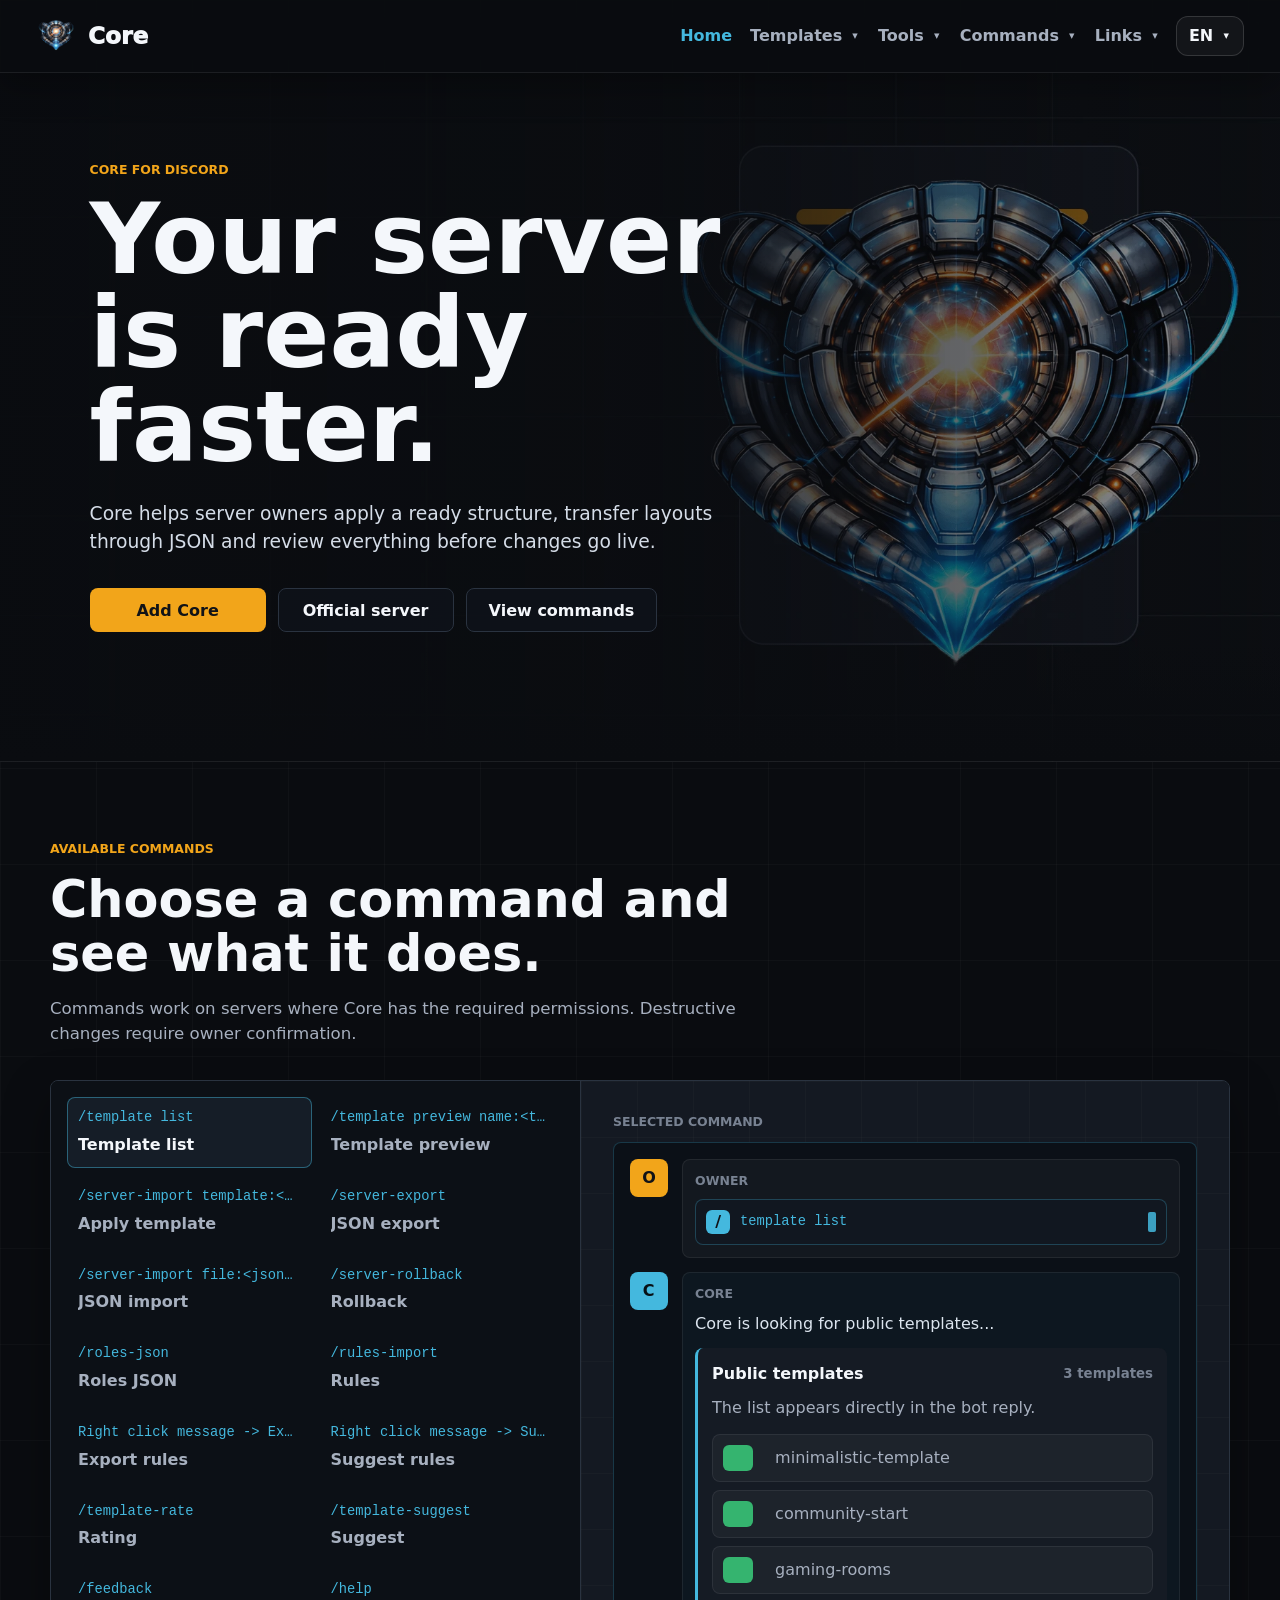
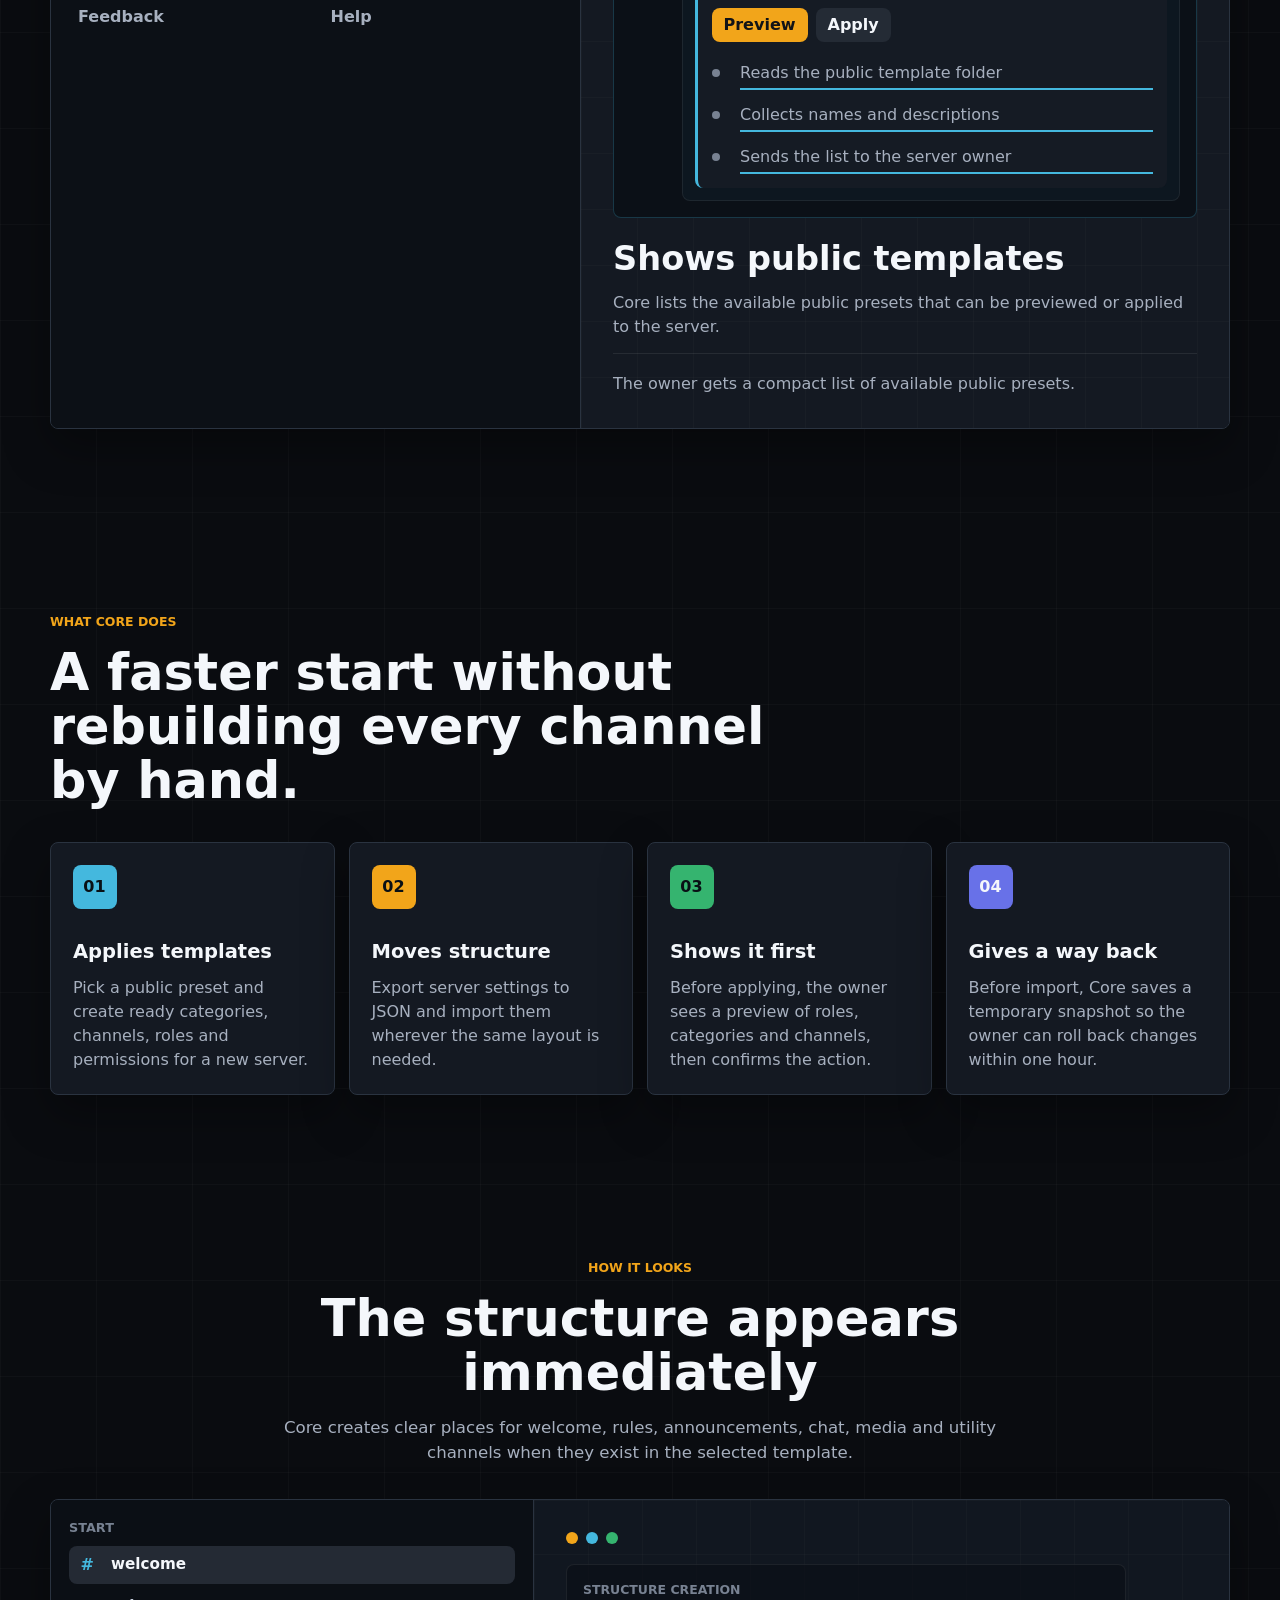
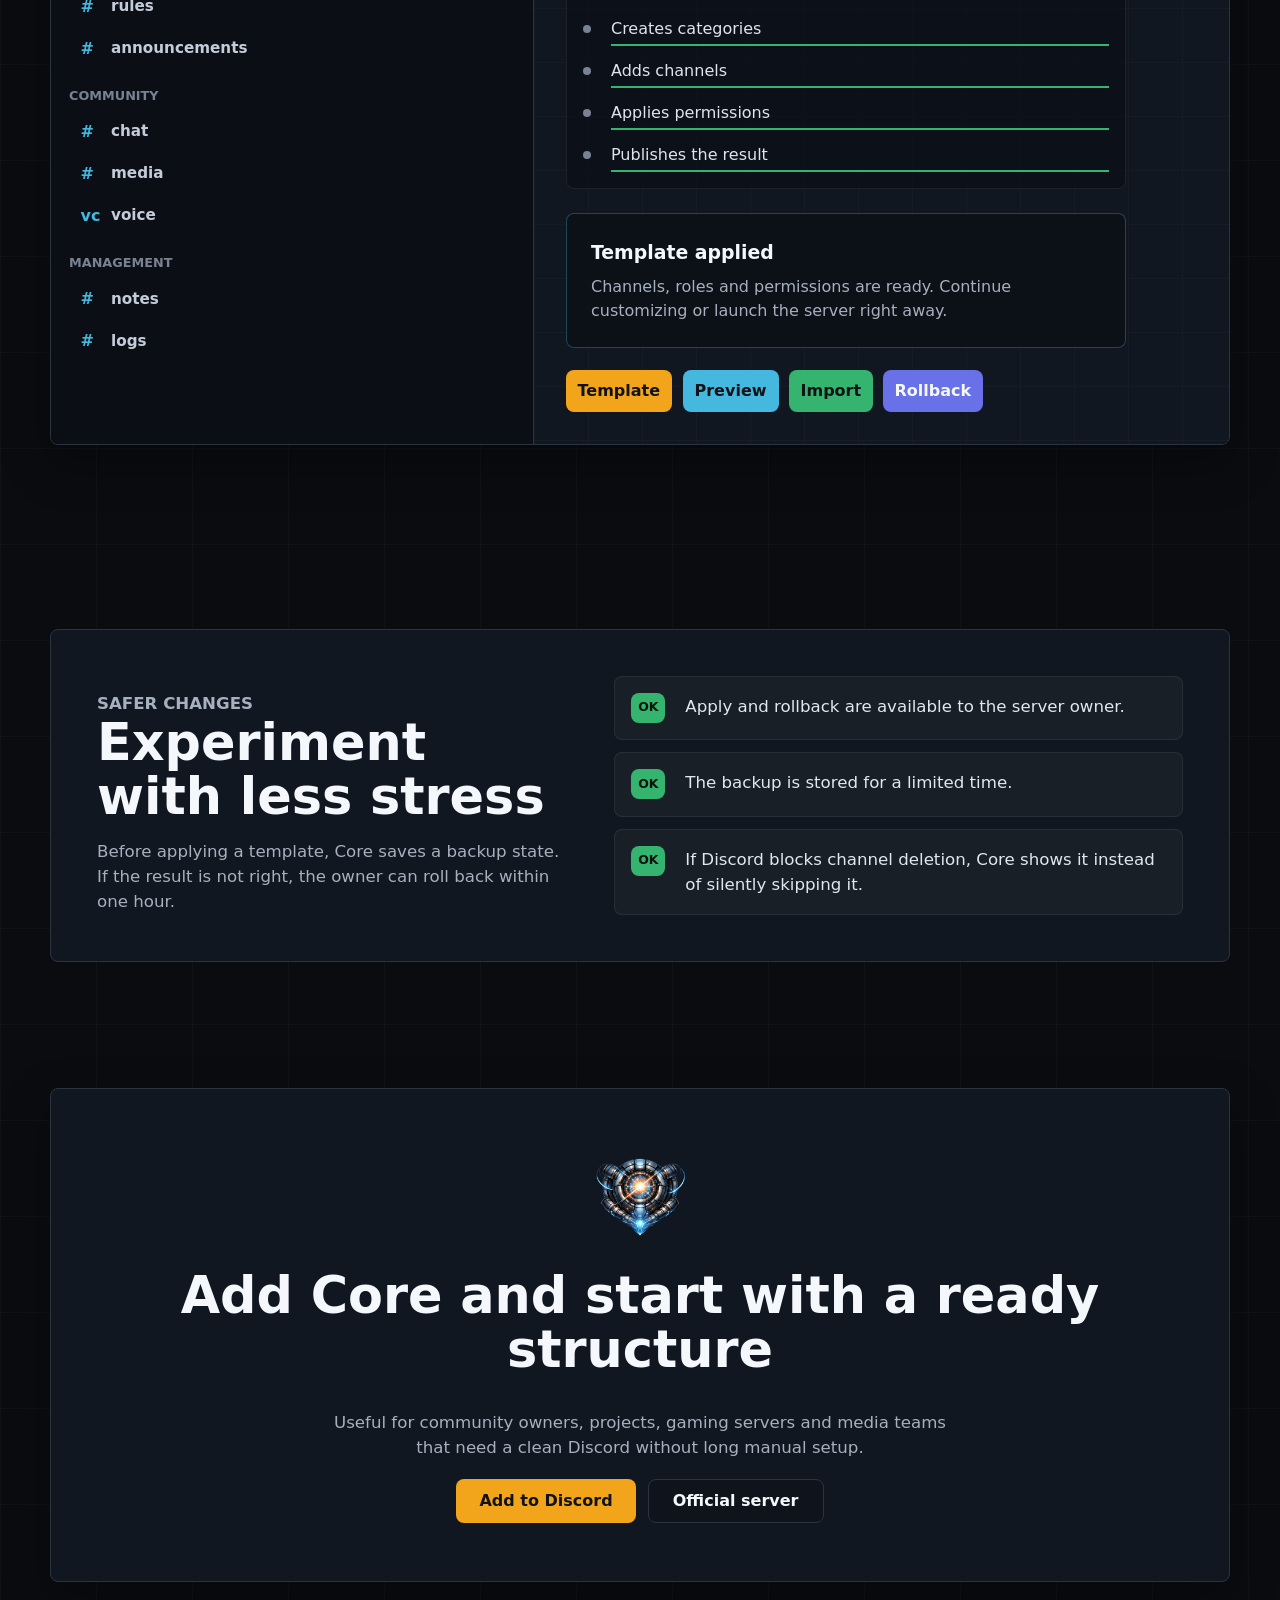
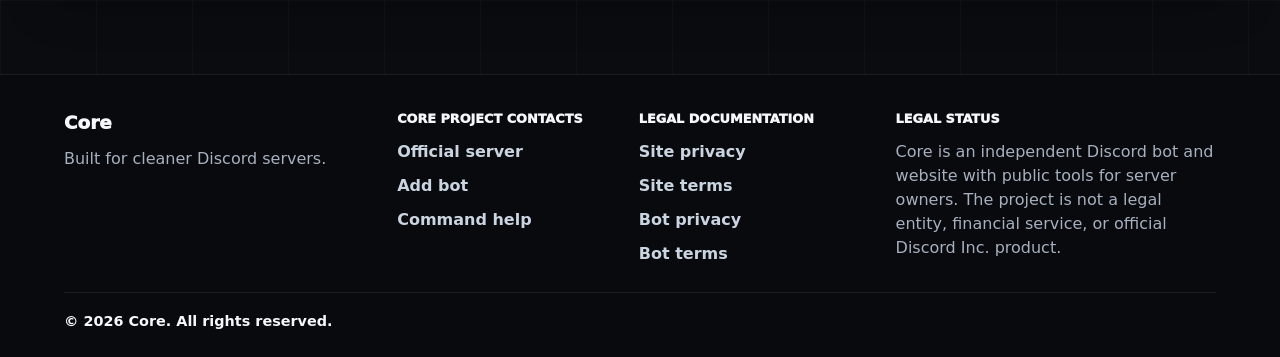
==== commit ec4e6e94: "Update 2" ====
--- a/index.html
+++ b/index.html
@@ -371,7 +371,13 @@
     <footer class="site-footer">
       <span>Core</span>
       <span data-i18n="footer.text">Built for cleaner Discord servers.</span>
-      <a class="footer-link" data-i18n="footer.server" data-official-server-url href="https://discord.gg/FjfZkHEuyv">Official server</a>
+      <nav class="footer-links" aria-label="Legal">
+        <a class="footer-link" data-i18n="footer.server" data-official-server-url href="https://discord.gg/FjfZkHEuyv">Official server</a>
+        <a class="footer-link" data-i18n="footer.sitePrivacy" href="site-privacy/">Site privacy</a>
+        <a class="footer-link" data-i18n="footer.siteTerms" href="site-terms/">Site terms</a>
+        <a class="footer-link" data-i18n="footer.botPrivacy" href="bot-privacy/">Bot privacy</a>
+        <a class="footer-link" data-i18n="footer.botTerms" href="bot-terms/">Bot terms</a>
+      </nav>
     </footer>
 
     <script src="assets/site-config.js"></script>
--- a/assets/styles.css
+++ b/assets/styles.css
@@ -1779,6 +1779,31 @@
   padding-bottom: 88px;
 }
 
+.webhook-page .tool-hero,
+.webhook-page .webhook-section {
+  width: min(100% - 36px, 1540px);
+}
+
+.webhook-page .tool-hero {
+  padding-bottom: 34px;
+}
+
+.webhook-page .section-heading {
+  width: min(760px, 100%);
+}
+
+.webhook-message-builder {
+  min-width: 0;
+}
+
+.webhook-page .rules-editor {
+  grid-template-columns: minmax(260px, 0.68fr) minmax(470px, 1.15fr) minmax(380px, 0.95fr);
+}
+
+.webhook-page .rules-panel {
+  box-shadow: none;
+}
+
 .webhook-workspace {
   display: grid;
   grid-template-columns: minmax(360px, 0.92fr) minmax(380px, 1.08fr);
@@ -2680,6 +2705,65 @@
   white-space: normal;
 }
 
+.legal-hero {
+  padding-bottom: 42px;
+}
+
+.legal-hero h1 {
+  max-width: 920px;
+  margin: 0;
+  font-size: clamp(2.4rem, 6vw, 5.2rem);
+  line-height: 1.02;
+}
+
+.legal-hero p:not(.eyebrow) {
+  max-width: 780px;
+  margin: 20px 0 0;
+  color: var(--muted);
+  font-size: 1.08rem;
+}
+
+.legal-actions {
+  display: flex;
+  flex-wrap: wrap;
+  gap: 12px;
+  margin-top: 28px;
+}
+
+.legal-document {
+  display: grid;
+  gap: 16px;
+  padding-top: 0;
+}
+
+.legal-card {
+  padding: 24px;
+  border: 1px solid var(--line);
+  border-radius: 8px;
+  background: rgba(13, 17, 23, 0.92);
+  box-shadow: var(--shadow);
+}
+
+.legal-card h2 {
+  margin: 0 0 14px;
+  font-size: 1.35rem;
+}
+
+.legal-card p {
+  margin: 0;
+  color: #d4dce8;
+}
+
+.legal-card p + p {
+  margin-top: 12px;
+}
+
+.legal-contact a {
+  color: var(--cyan);
+  font-weight: 800;
+  overflow-wrap: anywhere;
+}
+
 .rules-editor-section {
   padding-top: 8px;
   padding-bottom: 88px;
@@ -2687,9 +2771,15 @@
 
 .rules-editor {
   display: grid;
-  grid-template-columns: minmax(260px, 0.8fr) minmax(240px, 0.65fr) minmax(360px, 1.1fr);
+  grid-template-columns: minmax(250px, 0.72fr) minmax(420px, 1.12fr) minmax(360px, 0.95fr);
   gap: 16px;
   align-items: start;
+}
+
+.rules-left-column {
+  display: grid;
+  gap: 16px;
+  align-content: start;
 }
 
 .rules-panel {
@@ -2703,15 +2793,20 @@
 }
 
 .rules-settings {
-  grid-column: span 1;
+  grid-column: auto;
 }
 
 .rules-preview-panel {
-  grid-column: span 2;
+  position: sticky;
+  top: calc(var(--core-nav-height) + 18px);
+  max-height: calc(100vh - var(--core-nav-height) - 36px);
+  max-height: calc(100dvh - var(--core-nav-height) - 36px);
+  overflow: auto;
+  grid-column: auto;
 }
 
 .rules-edit-panel {
-  grid-row: span 2;
+  min-width: 0;
 }
 
 .rules-panel-heading {
@@ -2760,7 +2855,8 @@
 }
 
 .rules-field input,
-.rules-field textarea {
+.rules-field textarea,
+.rules-field select {
   width: 100%;
   min-height: 44px;
   padding: 11px 12px;
@@ -2779,6 +2875,15 @@
 
 .rules-field textarea {
   line-height: 1.45;
+}
+
+.rules-field select {
+  appearance: none;
+  background:
+    linear-gradient(45deg, transparent 50%, var(--muted) 50%) right 15px center / 6px 6px no-repeat,
+    linear-gradient(135deg, var(--muted) 50%, transparent 50%) right 10px center / 6px 6px no-repeat,
+    #0b1017;
+  cursor: pointer;
 }
 
 .rules-field textarea[data-message-raw] {
@@ -3026,6 +3131,18 @@
   display: flex;
   flex-wrap: wrap;
   gap: 8px;
+}
+
+.components-toolbar {
+  align-items: end;
+}
+
+.component-add-field {
+  flex: 1 1 220px;
+}
+
+.component-add-field span {
+  font-size: 0.68rem;
 }
 
 .message-mode-switch button,
@@ -5187,26 +5304,78 @@
 }
 
 .site-footer {
-  justify-content: space-between;
-  gap: 16px;
-  padding: 26px clamp(18px, 5vw, 80px);
+  display: block;
+  padding: 34px clamp(18px, 5vw, 80px) 24px;
   border-top: 1px solid var(--line-soft);
   color: var(--muted-2);
   background: #080a0e;
 }
 
+.footer-grid {
+  display: grid;
+  grid-template-columns: minmax(220px, 1fr) minmax(170px, 0.7fr) minmax(210px, 0.75fr) minmax(260px, 1.05fr);
+  gap: 28px;
+  align-items: start;
+  width: min(1320px, 100%);
+  margin: 0 auto;
+}
+
+.footer-brand-block,
+.footer-column {
+  display: grid;
+  gap: 10px;
+}
+
+.footer-brand-block strong {
+  color: var(--text);
+  font-size: 1.15rem;
+  font-weight: 950;
+}
+
+.footer-brand-block p,
+.footer-disclaimer p {
+  margin: 0;
+  color: var(--muted);
+}
+
+.footer-column h2 {
+  margin: 0 0 2px;
+  color: var(--text);
+  font-size: 0.8rem;
+  font-weight: 950;
+  letter-spacing: 0;
+  text-transform: uppercase;
+}
+
+.footer-links {
+  display: flex;
+  flex-wrap: wrap;
+  justify-content: flex-end;
+  gap: 10px 16px;
+}
+
 .site-footer span:first-child {
   color: var(--text);
   font-weight: 900;
 }
 
 .footer-link {
+  width: fit-content;
+  color: #cbd5e1;
+  font-weight: 800;
+}
+
+.footer-link:hover {
   color: var(--cyan);
-  font-weight: 800;
-}
-
-.footer-link:hover {
-  color: var(--text);
+}
+
+.footer-bottom {
+  width: min(1320px, 100%);
+  margin: 26px auto 0;
+  padding-top: 18px;
+  border-top: 1px solid var(--line-soft);
+  color: var(--muted-2);
+  font-size: 0.9rem;
 }
 
 @keyframes riseIn {
@@ -5424,6 +5593,11 @@
     grid-row: auto;
   }
 
+  .rules-preview-panel {
+    position: static;
+    max-height: none;
+  }
+
   .command-list {
     grid-template-columns: repeat(2, minmax(0, 1fr));
     border-right: 0;
@@ -5444,6 +5618,10 @@
 
   .template-preview-panel {
     position: fixed;
+  }
+
+  .footer-grid {
+    grid-template-columns: repeat(2, minmax(0, 1fr));
   }
 
   .template-preview-dialog {
@@ -5832,8 +6010,16 @@
   }
 
   .site-footer {
-    flex-direction: column;
-    align-items: flex-start;
+    padding-inline: 18px;
+  }
+
+  .footer-grid {
+    grid-template-columns: 1fr;
+    gap: 22px;
+  }
+
+  .footer-links {
+    justify-content: flex-start;
   }
 }
 
@@ -5852,3 +6038,39 @@
     transform: none;
   }
 }
+
+/* Internal pages keep only the main title in the top block. The home page uses .hero and is intentionally unaffected. */
+.tool-page .tool-hero,
+.templates-page .templates-page-hero,
+.command-help-page .command-help-hero,
+.legal-hero {
+  justify-content: center;
+  text-align: center;
+}
+
+.tool-page .tool-hero .section-heading,
+.templates-page .templates-page-hero .section-heading,
+.command-help-page .command-help-hero .section-heading {
+  width: min(920px, 100%);
+  max-width: 920px;
+  margin-inline: auto;
+}
+
+.legal-hero h1 {
+  margin-inline: auto;
+}
+
+.tool-page .tool-hero .eyebrow,
+.tool-page .tool-hero p:not(.eyebrow),
+.templates-page .templates-page-hero .eyebrow,
+.templates-page .templates-page-hero p:not(.eyebrow),
+.command-help-page .command-help-hero .eyebrow,
+.command-help-page .command-help-hero p:not(.eyebrow),
+.legal-hero .eyebrow,
+.legal-hero p:not(.eyebrow),
+.tool-page .tool-hero > .button,
+.templates-page .templates-page-hero > .button,
+.command-help-page .command-help-hero > .button,
+.legal-hero .legal-actions {
+  display: none;
+}
